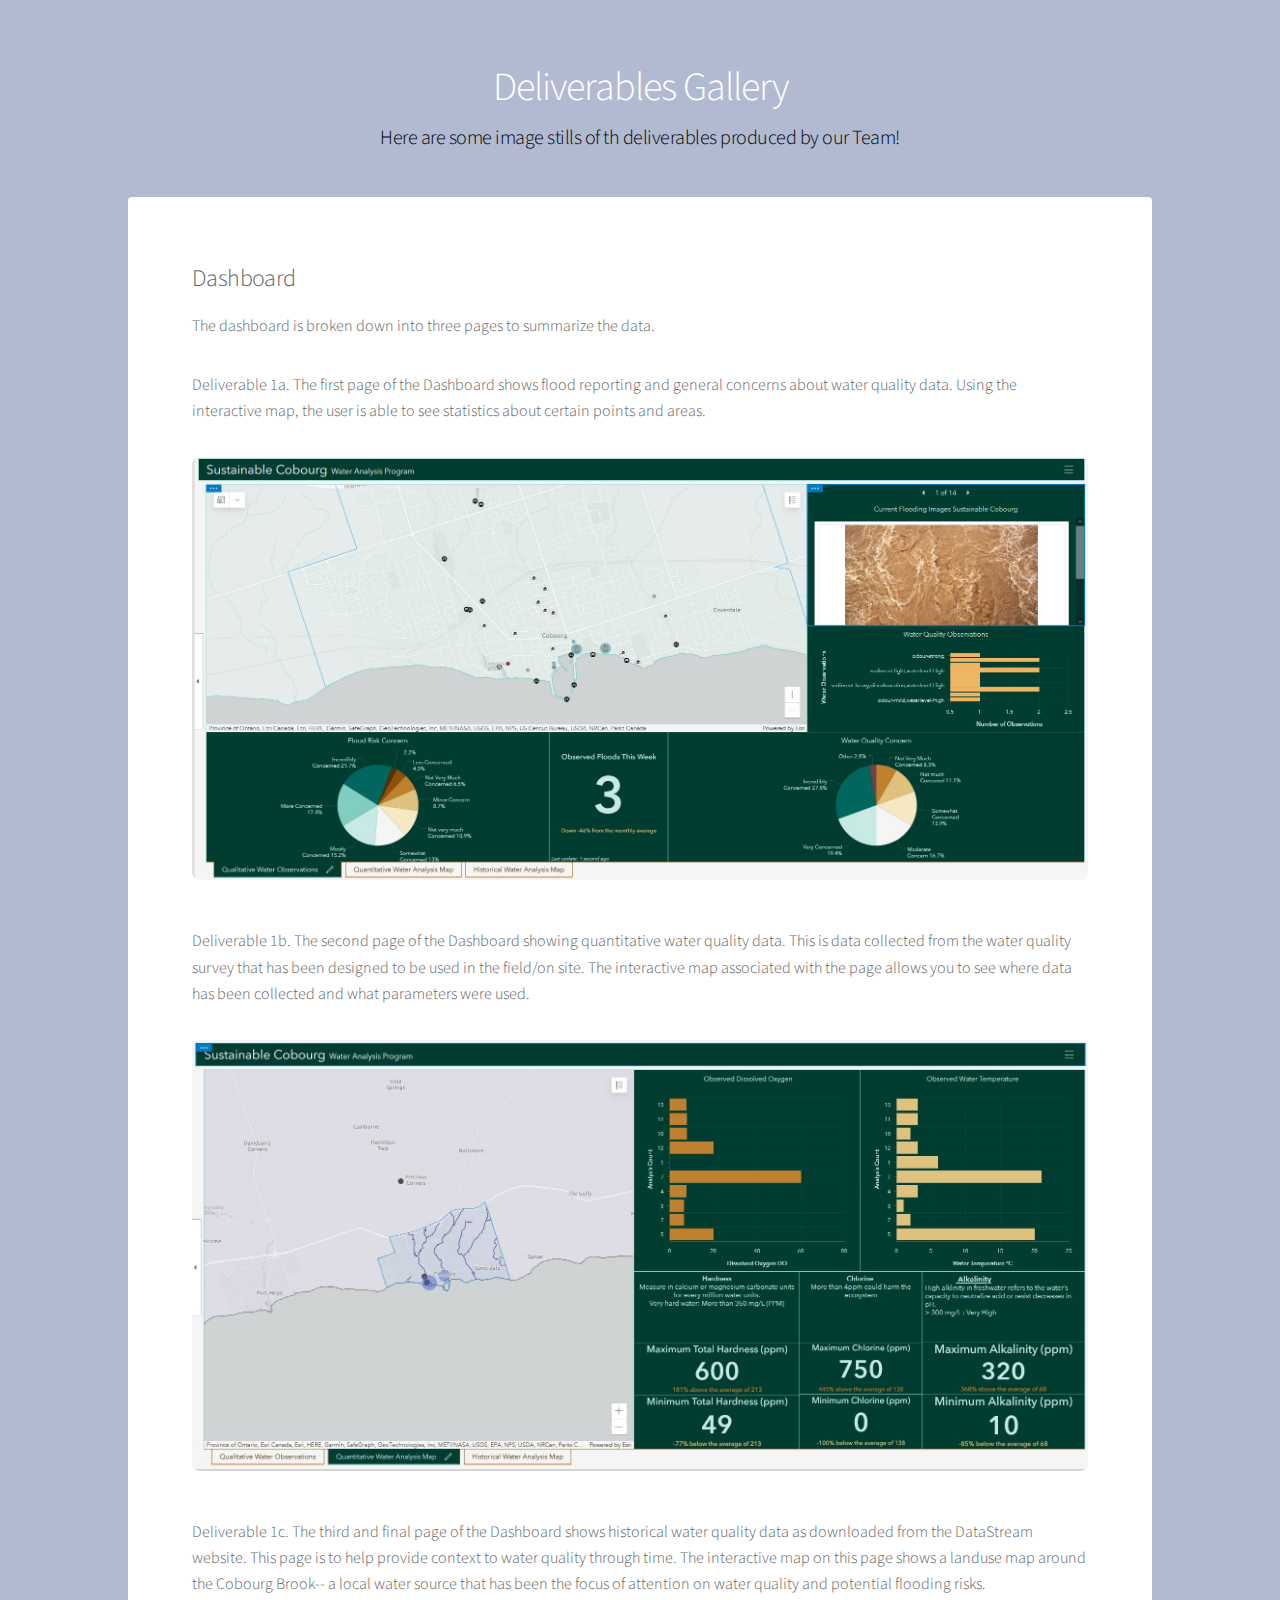
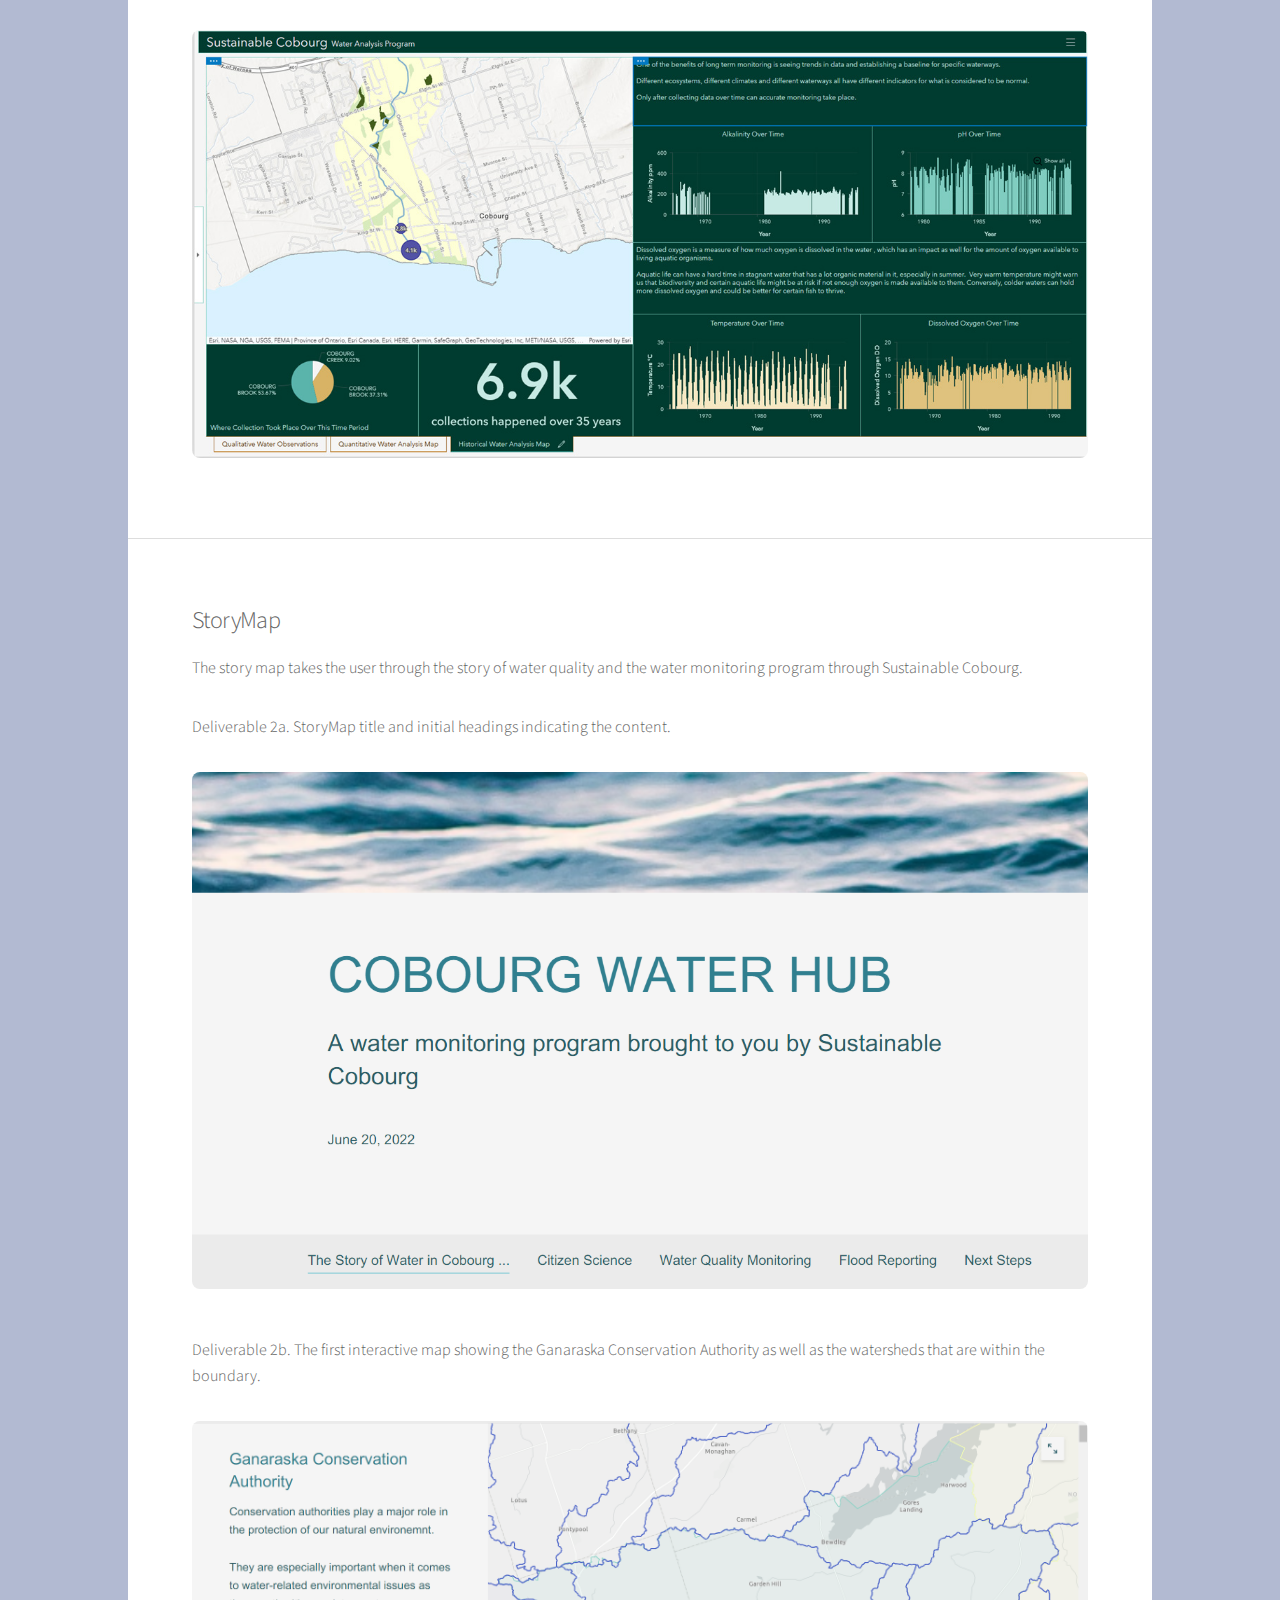
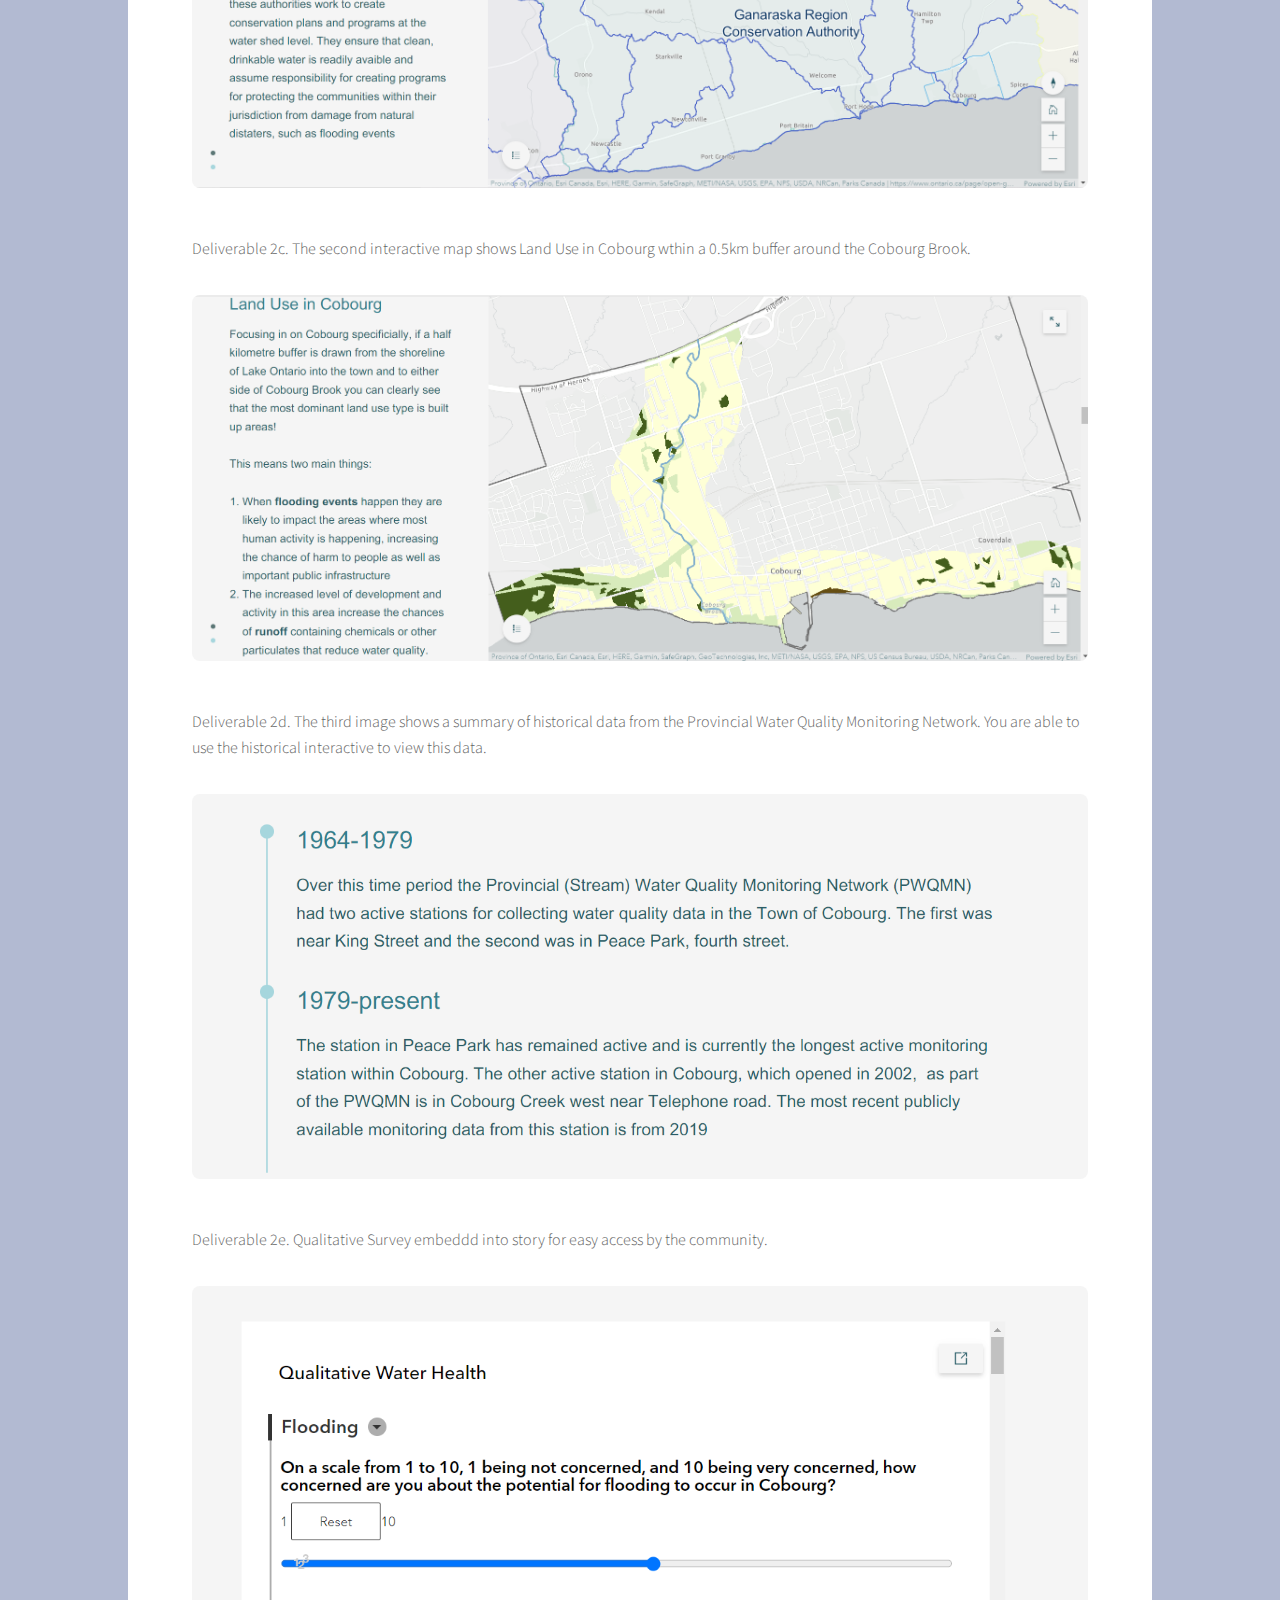
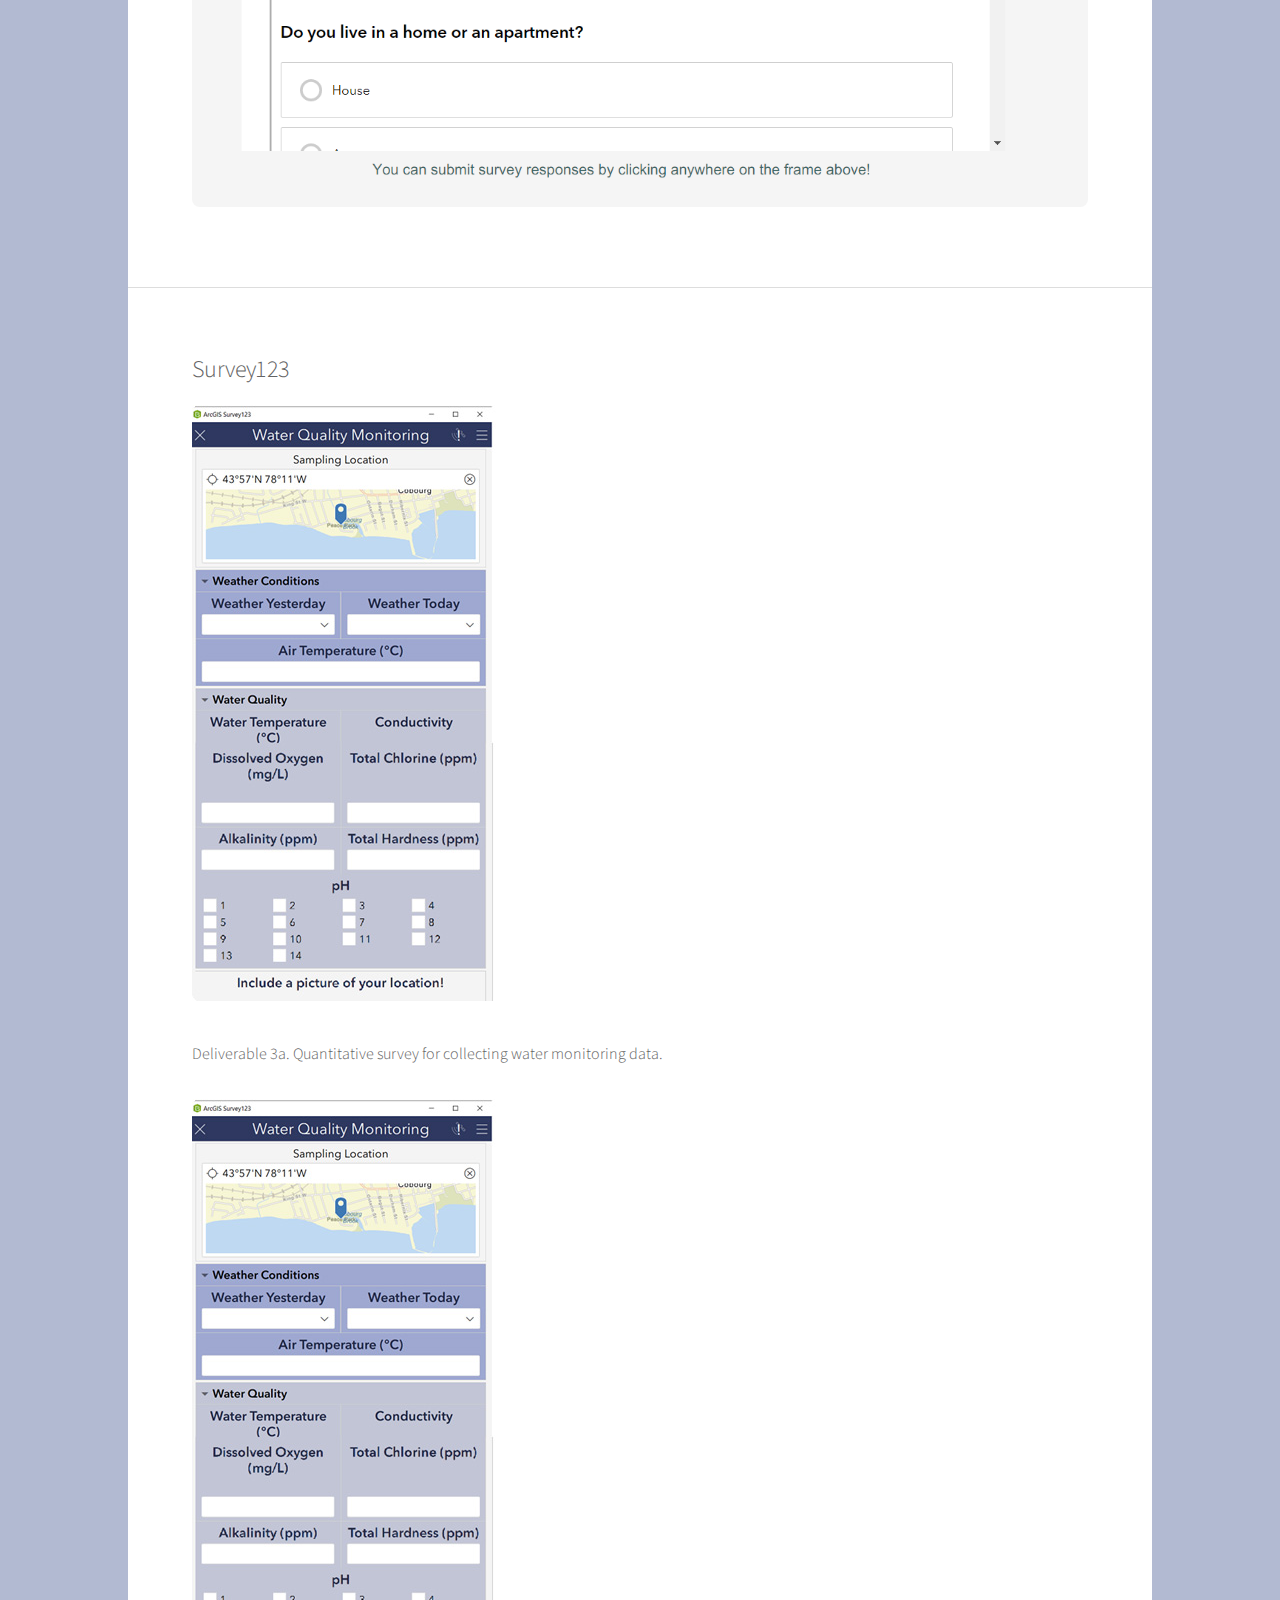
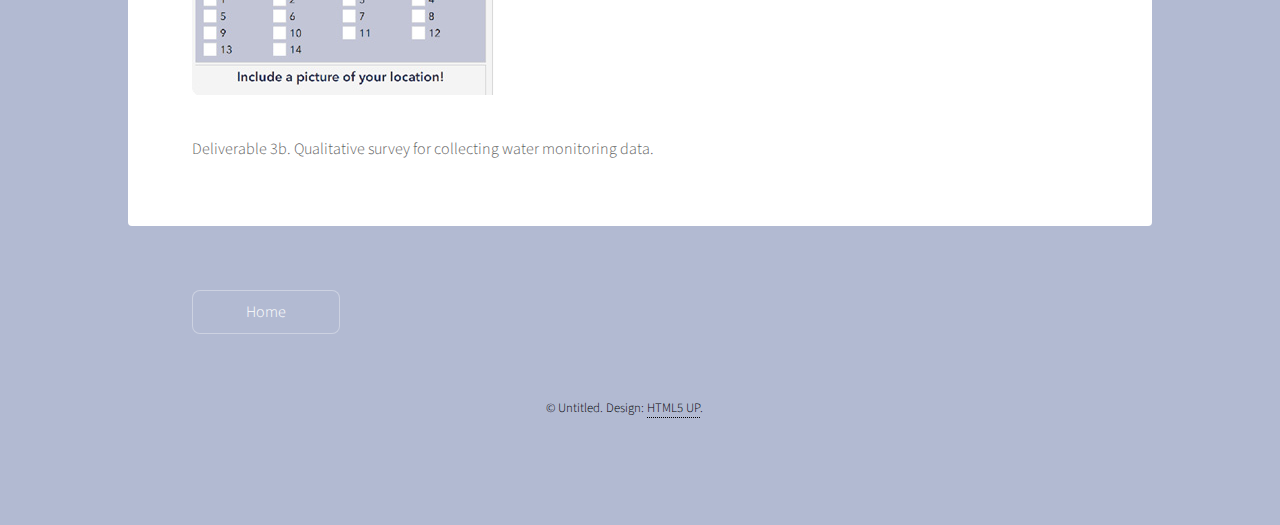
==== Deliv.html @ f6598145 "home button deliv" ====
<!DOCTYPE HTML>
<!--
	Stellar by HTML5 UP
	html5up.net | @ajlkn
	Free for personal and commercial use under the CCA 3.0 license (html5up.net/license)
-->
<html>
	<head>
		<title>Generic - Stellar by HTML5 UP</title>
		<meta charset="utf-8" />
		<meta name="viewport" content="width=device-width, initial-scale=1, user-scalable=no" />
		<link rel="stylesheet" href="assets/css/main.css" />
		<noscript><link rel="stylesheet" href="assets/css/noscript.css" /></noscript>
	</head>
	<body class="is-preload">

		<!-- Wrapper -->
			<div id="wrapper">

				<!-- Header -->
					<header id="header">
						<h1>Deliverables Gallery</h1>
						<p>Here are some image stills of th deliverables produced by  our Team!</p>
					</header>

				<!-- Main -->
					<div id="main">

						<!-- Content -->
						<section id="content" class="main">
							<!-- <span class="image main"><img src="images/waterlogo.png" alt="" /></span> -->
							<h2>Dashboard</h2>
							<p>The dashboard is broken down into three pages to summarize the data.  </p>
							<p>Deliverable 1a. The first page of the Dashboard shows flood reporting and general concerns about water quality data. Using the interactive map, the
								user is able to see statistics about certain points and areas. </p>
							<p><img src = "images/dash_1.jpg" class="image main"> </p>
							<p>Deliverable 1b. The second page of the Dashboard showing quantitative water quality data.  This is data collected from the water quality
								survey that has been designed to be used in the field/on site. The interactive map associated with the page allows you to see where data has been collected
								and what parameters were used. </p>
							<p><img src = "images/dash_2.jpg" class="image main"> </p>
							<p>Deliverable 1c. The third and final page of the Dashboard shows historical water quality data as downloaded from the DataStream website.
								This page is to help provide context to water quality through time. The interactive map on this page shows a landuse map around the Cobourg Brook-- a local water
							source that has been the focus of attention on water quality and potential flooding risks.  </p>
							<p><img src = "images/dash_3.jpg" class="image main"> </p>
							
							
						</section>
						<section id="content" class="main">
							<h2>StoryMap</h2>
							<p>The story map takes the user through the story of water quality and the water monitoring program through Sustainable Cobourg.</p>
							<p>Deliverable 2a. StoryMap title and initial headings indicating the content. </p>
							<p><img src = "images/smap1.png" class="image main"> </p>
							<p>Deliverable 2b. The first interactive map showing the Ganaraska Conservation Authority as well as the watersheds that are within the boundary. </p>
							<p><img src = "images/smap2.png" class="image main"> </p>
							<p>Deliverable 2c. The second interactive map shows Land Use in Cobourg wthin a 0.5km buffer around the Cobourg Brook.</p>
							<p><img src = "images/smap3temp.png" class="image main"> </p>
							<p>Deliverable 2d. The third image shows a summary of historical data from the Provincial Water Quality Monitoring Network.  You are able to use the historical interactive 
								to view this data. </p>
							<p><img src = "images/smap4.png" class="image main"> </p>
							<p>Deliverable 2e. Qualitative Survey embeddd into story for easy access by the community. </p>
							<p><img src = "images/smap5.png" class="image main"> </p>
						</section>
							
						<section id="content" class="main">
							<h2>Survey123</h2>
							<p><img src = "images/quant_survey.jpg"> </p>
							<p>Deliverable 3a. Quantitative survey for collecting water monitoring data. </p>
							<p><img src = "images/quant_survey.jpg"> </p>
							<p>Deliverable 3b. Qualitative survey for collecting water monitoring data. </p>
						</section>

					</div>

				<!-- Footer -->
					<footer id="footer">
						<section>
							<!-- <h2>Aliquam sed mauris</h2>
							<p>Sed lorem ipsum dolor sit amet et nullam consequat feugiat consequat magna adipiscing tempus etiam dolore veroeros. eget dapibus mauris. Cras aliquet, nisl ut viverra sollicitudin, ligula erat egestas velit, vitae tincidunt odio.</p> -->
							<ul class="actions">
								<li><a href="index.html" class="button">Home</a></li>
							</ul>
						</section>
						<!-- <section>
							<h2>Etiam feugiat</h2>
							<dl class="alt">
								<dt>Address</dt>
								<dd>1234 Somewhere Road &bull; Nashville, TN 00000 &bull; USA</dd>
								<dt>Phone</dt>
								<dd>(000) 000-0000 x 0000</dd>
								<dt>Email</dt>
								<dd><a href="#">information@untitled.tld</a></dd>
							</dl>
							<ul class="icons">
								<li><a href="#" class="icon brands fa-twitter alt"><span class="label">Twitter</span></a></li>
								<li><a href="#" class="icon brands fa-facebook-f alt"><span class="label">Facebook</span></a></li>
								<li><a href="#" class="icon brands fa-instagram alt"><span class="label">Instagram</span></a></li>
								<li><a href="#" class="icon brands fa-github alt"><span class="label">GitHub</span></a></li>
								<li><a href="#" class="icon brands fa-dribbble alt"><span class="label">Dribbble</span></a></li>
							</ul> -->
						</section>
						<p class="copyright">&copy; Untitled. Design: <a href="https://html5up.net">HTML5 UP</a>.</p>
					</footer>

			</div>

		<!-- Scripts -->
			<script src="assets/js/jquery.min.js"></script>
			<script src="assets/js/jquery.scrollex.min.js"></script>
			<script src="assets/js/jquery.scrolly.min.js"></script>
			<script src="assets/js/browser.min.js"></script>
			<script src="assets/js/breakpoints.min.js"></script>
			<script src="assets/js/util.js"></script>
			<script src="assets/js/main.js"></script>

	</body>
</html>
---- assets/css/main.css ----
@import url(fontawesome-all.min.css);
@import 'https://fonts.googleapis.com/css?family=Source+Sans+Pro:300,400';

/*
	Stellar by HTML5 UP
	html5up.net | @ajlkn
	Free for personal and commercial use under the CCA 3.0 license (html5up.net/license)
*/

html, body, div, span, applet, object,
iframe, h1, h2, h3, h4, h5, h6, p, blockquote,
pre, a, abbr, acronym, address, big, cite,
code, del, dfn, em, img, ins, kbd, q, s, samp,
small, strike, strong, sub, sup, tt, var, b,
u, i, center, dl, dt, dd, ol, ul, li, fieldset,
form, label, legend, table, caption, tbody,
tfoot, thead, tr, th, td, article, aside,
canvas, details, embed, figure, figcaption,
footer, header, hgroup, menu, nav, output, ruby,
section, summary, time, mark, audio, video {
	margin: 0;
	padding: 0;
	border: 0;
	font-size: 100%;
	font: inherit;
	vertical-align: baseline;}

article, aside, details, figcaption, figure,
footer, header, hgroup, menu, nav, section {
	display: block;}

body {
	line-height: 1;
}

ol, ul {
	list-style: none;
}

blockquote, q {
	quotes: none;
}

	blockquote:before, blockquote:after, q:before, q:after {
		content: '';
		content: none;
	}

table {
	border-collapse: collapse;
	border-spacing: 0;
}

body {
	-webkit-text-size-adjust: none;
}

mark {
	background-color: transparent;
	color: inherit;
}

input::-moz-focus-inner {
	border: 0;
	padding: 0;
}

input, select, textarea {
	-moz-appearance: none;
	-webkit-appearance: none;
	-ms-appearance: none;
	appearance: none;
}

/* Basic */

	@-ms-viewport {
		width: device-width;
	}

	body {
		-ms-overflow-style: scrollbar;
	}

	@media screen and (max-width: 480px) {

		html, body {
			min-width: 320px;
		}

	}

	html {
		box-sizing: border-box;
	}

	*, *:before, *:after {
		box-sizing: inherit;
	}

	body {
		background-color: #B2BAD2;
		/* background-image: url("images/overlay.png"), -moz-linear-gradient(45deg, #e37682 15%, #5f4d93 85%);
		background-image: url("images/overlay.png"), -webkit-linear-gradient(45deg, #e37682 15%, #5f4d93 85%);
		background-image: url("images/overlay.png"), -ms-linear-gradient(45deg, #e37682 15%, #5f4d93 85%);
		background-image: url("images/overlay.png"), linear-gradient(45deg, #e37682 15%, #5f4d93 85%); */
	}

		body.is-preload *, body.is-preload *:before, body.is-preload *:after {
			-moz-animation: none !important;
			-webkit-animation: none !important;
			-ms-animation: none !important;
			animation: none !important;
			-moz-transition: none !important;
			-webkit-transition: none !important;
			-ms-transition: none !important;
			transition: none !important;
		}

/* Type */

	body {
		background-color: #B2BAD2;
		/* color: rgba(255, 255, 255, 0.65); */
	}

	body, input, select, textarea {
		font-family: "Source Sans Pro", Helvetica, sans-serif;
		font-size: 17pt;
		font-weight: 300;
		line-height: 1.65;
	}

		@media screen and (max-width: 1680px) {

			body, input, select, textarea {
				font-size: 14pt;
			}

		}

		@media screen and (max-width: 1280px) {

			body, input, select, textarea {
				font-size: 12pt;
			}

		}

		@media screen and (max-width: 360px) {

			body, input, select, textarea {
				font-size: 11pt;
			}

		}

	a {
		-moz-transition: color 0.2s ease, border-bottom 0.2s ease;
		-webkit-transition: color 0.2s ease, border-bottom 0.2s ease;
		-ms-transition: color 0.2s ease, border-bottom 0.2s ease;
		transition: color 0.2s ease, border-bottom 0.2s ease;
		text-decoration: none;
		border-bottom: dotted 1px;
		color: inherit;
	}

		a:hover {
			border-bottom-color: transparent;
		}

	strong, b {
		font-weight: 400;
	}

	em, i {
		font-style: italic;
	}

	p {
		margin: 0 0 2em 0;
	}

		p.content {
			-moz-columns: 20em 2;
			-webkit-columns: 20em 2;
			-ms-columns: 20em 2;
			columns: 20em 2;
			-moz-column-gap: 2em;
			-webkit-column-gap: 2em;
			-ms-column-gap: 2em;
			column-gap: 2em;
			text-align: justify;
		}

	h1, h2, h3, h4, h5, h6 {
		font-weight: 300;
		line-height: 1.5;
		margin: 0 0 0.7em 0;
		letter-spacing: -0.025em;
	}

		h1 a, h2 a, h3 a, h4 a, h5 a, h6 a {
			color: inherit;
			text-decoration: none;
		}

	h1 {
		font-size: 2.5em;
		line-height: 1.2;
	}

	h2 {
		font-size: 1.5em;
	}

	h3 {
		font-size: 1.25em;
	}

	h4 {
		font-size: 1.1em;
	}

	h5 {
		font-size: 0.9em;
	}

	h6 {
		font-size: 0.7em;
	}

	@media screen and (max-width: 736px) {

		h1 {
			font-size: 2em;
		}

	}

	sub {
		font-size: 0.8em;
		position: relative;
		top: 0.5em;
	}

	sup {
		font-size: 0.8em;
		position: relative;
		top: -0.5em;
	}

	blockquote {
		border-left: solid 4px;
		font-style: italic;
		margin: 0 0 2em 0;
		padding: 0.5em 0 0.5em 2em;
	}

	code {
		border-radius: 8px;
		border: solid 1px;
		font-family: "Courier New", monospace;
		font-size: 0.9em;
		margin: 0 0.25em;
		padding: 0.25em 0.65em;
	}

	pre {
		-webkit-overflow-scrolling: touch;
		font-family: "Courier New", monospace;
		font-size: 0.9em;
		margin: 0 0 2em 0;
	}

		pre code {
			display: block;
			line-height: 1.75;
			padding: 1em 1.5em;
			overflow-x: auto;
		}

	hr {
		border: 0;
		border-bottom: solid 1px;
		margin: 2em 0;
	}

		hr.major {
			margin: 3em 0;
		}

	.align-left {
		text-align: left;
	}

	.align-center {
		text-align: center;
	}

	.align-right {
		text-align: right;
	}

	input, select, textarea {
		color: #ffffff;
	}

	a:hover {
		color: #ffffff;
	}

	strong, b {
		color: #ffffff;
	}

	h1, h2, h3, h4, h5, h6 {
		color: #ffffff;
	}

	blockquote {
		border-left-color: rgba(255, 255, 255, 0.35);
	}

	code {
		background: rgba(255, 255, 255, 0.075);
		border-color: rgba(255, 255, 255, 0.35);
	}

	hr {
		border-bottom-color: rgba(255, 255, 255, 0.35);
	}

/* Row */

	.row {
		display: flex;
		flex-wrap: wrap;
		box-sizing: border-box;
		align-items: stretch;
	}

		.row > * {
			box-sizing: border-box;
		}

		.row.gtr-uniform > * > :last-child {
			margin-bottom: 0;
		}

		.row.aln-left {
			justify-content: flex-start;
		}

		.row.aln-center {
			justify-content: center;
		}

		.row.aln-right {
			justify-content: flex-end;
		}

		.row.aln-top {
			align-items: flex-start;
		}

		.row.aln-middle {
			align-items: center;
		}

		.row.aln-bottom {
			align-items: flex-end;
		}

		.row > .imp {
			order: -1;
		}

		.row > .col-1 {
			width: 8.33333%;
		}

		.row > .off-1 {
			margin-left: 8.33333%;
		}

		.row > .col-2 {
			width: 16.66667%;
		}

		.row > .off-2 {
			margin-left: 16.66667%;
		}

		.row > .col-3 {
			width: 25%;
		}

		.row > .off-3 {
			margin-left: 25%;
		}

		.row > .col-4 {
			width: 33.33333%;
		}

		.row > .off-4 {
			margin-left: 33.33333%;
		}

		.row > .col-5 {
			width: 41.66667%;
		}

		.row > .off-5 {
			margin-left: 41.66667%;
		}

		.row > .col-6 {
			width: 50%;
		}

		.row > .off-6 {
			margin-left: 50%;
		}

		.row > .col-7 {
			width: 58.33333%;
		}

		.row > .off-7 {
			margin-left: 58.33333%;
		}

		.row > .col-8 {
			width: 66.66667%;
		}

		.row > .off-8 {
			margin-left: 66.66667%;
		}

		.row > .col-9 {
			width: 75%;
		}

		.row > .off-9 {
			margin-left: 75%;
		}

		.row > .col-10 {
			width: 83.33333%;
		}

		.row > .off-10 {
			margin-left: 83.33333%;
		}

		.row > .col-11 {
			width: 91.66667%;
		}

		.row > .off-11 {
			margin-left: 91.66667%;
		}

		.row > .col-12 {
			width: 100%;
		}

		.row > .off-12 {
			margin-left: 100%;
		}

		.row.gtr-0 {
			margin-top: 0;
			margin-left: 0em;
		}

			.row.gtr-0 > * {
				padding: 0 0 0 0em;
			}

			.row.gtr-0.gtr-uniform {
				margin-top: 0em;
			}

				.row.gtr-0.gtr-uniform > * {
					padding-top: 0em;
				}

		.row.gtr-25 {
			margin-top: 0;
			margin-left: -0.375em;
		}

			.row.gtr-25 > * {
				padding: 0 0 0 0.375em;
			}

			.row.gtr-25.gtr-uniform {
				margin-top: -0.375em;
			}

				.row.gtr-25.gtr-uniform > * {
					padding-top: 0.375em;
				}

		.row.gtr-50 {
			margin-top: 0;
			margin-left: -0.75em;
		}

			.row.gtr-50 > * {
				padding: 0 0 0 0.75em;
			}

			.row.gtr-50.gtr-uniform {
				margin-top: -0.75em;
			}

				.row.gtr-50.gtr-uniform > * {
					padding-top: 0.75em;
				}

		.row {
			margin-top: 0;
			margin-left: -1.5em;
		}

			.row > * {
				padding: 0 0 0 1.5em;
			}

			.row.gtr-uniform {
				margin-top: -1.5em;
			}

				.row.gtr-uniform > * {
					padding-top: 1.5em;
				}

		.row.gtr-150 {
			margin-top: 0;
			margin-left: -2.25em;
		}

			.row.gtr-150 > * {
				padding: 0 0 0 2.25em;
			}

			.row.gtr-150.gtr-uniform {
				margin-top: -2.25em;
			}

				.row.gtr-150.gtr-uniform > * {
					padding-top: 2.25em;
				}

		.row.gtr-200 {
			margin-top: 0;
			margin-left: -3em;
		}

			.row.gtr-200 > * {
				padding: 0 0 0 3em;
			}

			.row.gtr-200.gtr-uniform {
				margin-top: -3em;
			}

				.row.gtr-200.gtr-uniform > * {
					padding-top: 3em;
				}

		@media screen and (max-width: 1680px) {

			.row {
				display: flex;
				flex-wrap: wrap;
				box-sizing: border-box;
				align-items: stretch;
			}

				.row > * {
					box-sizing: border-box;
				}

				.row.gtr-uniform > * > :last-child {
					margin-bottom: 0;
				}

				.row.aln-left {
					justify-content: flex-start;
				}

				.row.aln-center {
					justify-content: center;
				}

				.row.aln-right {
					justify-content: flex-end;
				}

				.row.aln-top {
					align-items: flex-start;
				}

				.row.aln-middle {
					align-items: center;
				}

				.row.aln-bottom {
					align-items: flex-end;
				}

				.row > .imp-xlarge {
					order: -1;
				}

				.row > .col-1-xlarge {
					width: 8.33333%;
				}

				.row > .off-1-xlarge {
					margin-left: 8.33333%;
				}

				.row > .col-2-xlarge {
					width: 16.66667%;
				}

				.row > .off-2-xlarge {
					margin-left: 16.66667%;
				}

				.row > .col-3-xlarge {
					width: 25%;
				}

				.row > .off-3-xlarge {
					margin-left: 25%;
				}

				.row > .col-4-xlarge {
					width: 33.33333%;
				}

				.row > .off-4-xlarge {
					margin-left: 33.33333%;
				}

				.row > .col-5-xlarge {
					width: 41.66667%;
				}

				.row > .off-5-xlarge {
					margin-left: 41.66667%;
				}

				.row > .col-6-xlarge {
					width: 50%;
				}

				.row > .off-6-xlarge {
					margin-left: 50%;
				}

				.row > .col-7-xlarge {
					width: 58.33333%;
				}

				.row > .off-7-xlarge {
					margin-left: 58.33333%;
				}

				.row > .col-8-xlarge {
					width: 66.66667%;
				}

				.row > .off-8-xlarge {
					margin-left: 66.66667%;
				}

				.row > .col-9-xlarge {
					width: 75%;
				}

				.row > .off-9-xlarge {
					margin-left: 75%;
				}

				.row > .col-10-xlarge {
					width: 83.33333%;
				}

				.row > .off-10-xlarge {
					margin-left: 83.33333%;
				}

				.row > .col-11-xlarge {
					width: 91.66667%;
				}

				.row > .off-11-xlarge {
					margin-left: 91.66667%;
				}

				.row > .col-12-xlarge {
					width: 100%;
				}

				.row > .off-12-xlarge {
					margin-left: 100%;
				}

				.row.gtr-0 {
					margin-top: 0;
					margin-left: 0em;
				}

					.row.gtr-0 > * {
						padding: 0 0 0 0em;
					}

					.row.gtr-0.gtr-uniform {
						margin-top: 0em;
					}

						.row.gtr-0.gtr-uniform > * {
							padding-top: 0em;
						}

				.row.gtr-25 {
					margin-top: 0;
					margin-left: -0.375em;
				}

					.row.gtr-25 > * {
						padding: 0 0 0 0.375em;
					}

					.row.gtr-25.gtr-uniform {
						margin-top: -0.375em;
					}

						.row.gtr-25.gtr-uniform > * {
							padding-top: 0.375em;
						}

				.row.gtr-50 {
					margin-top: 0;
					margin-left: -0.75em;
				}

					.row.gtr-50 > * {
						padding: 0 0 0 0.75em;
					}

					.row.gtr-50.gtr-uniform {
						margin-top: -0.75em;
					}

						.row.gtr-50.gtr-uniform > * {
							padding-top: 0.75em;
						}

				.row {
					margin-top: 0;
					margin-left: -1.5em;
				}

					.row > * {
						padding: 0 0 0 1.5em;
					}

					.row.gtr-uniform {
						margin-top: -1.5em;
					}

						.row.gtr-uniform > * {
							padding-top: 1.5em;
						}

				.row.gtr-150 {
					margin-top: 0;
					margin-left: -2.25em;
				}

					.row.gtr-150 > * {
						padding: 0 0 0 2.25em;
					}

					.row.gtr-150.gtr-uniform {
						margin-top: -2.25em;
					}

						.row.gtr-150.gtr-uniform > * {
							padding-top: 2.25em;
						}

				.row.gtr-200 {
					margin-top: 0;
					margin-left: -3em;
				}

					.row.gtr-200 > * {
						padding: 0 0 0 3em;
					}

					.row.gtr-200.gtr-uniform {
						margin-top: -3em;
					}

						.row.gtr-200.gtr-uniform > * {
							padding-top: 3em;
						}

		}

		@media screen and (max-width: 1280px) {

			.row {
				display: flex;
				flex-wrap: wrap;
				box-sizing: border-box;
				align-items: stretch;
			}

				.row > * {
					box-sizing: border-box;
				}

				.row.gtr-uniform > * > :last-child {
					margin-bottom: 0;
				}

				.row.aln-left {
					justify-content: flex-start;
				}

				.row.aln-center {
					justify-content: center;
				}

				.row.aln-right {
					justify-content: flex-end;
				}

				.row.aln-top {
					align-items: flex-start;
				}

				.row.aln-middle {
					align-items: center;
				}

				.row.aln-bottom {
					align-items: flex-end;
				}

				.row > .imp-large {
					order: -1;
				}

				.row > .col-1-large {
					width: 8.33333%;
				}

				.row > .off-1-large {
					margin-left: 8.33333%;
				}

				.row > .col-2-large {
					width: 16.66667%;
				}

				.row > .off-2-large {
					margin-left: 16.66667%;
				}

				.row > .col-3-large {
					width: 25%;
				}

				.row > .off-3-large {
					margin-left: 25%;
				}

				.row > .col-4-large {
					width: 33.33333%;
				}

				.row > .off-4-large {
					margin-left: 33.33333%;
				}

				.row > .col-5-large {
					width: 41.66667%;
				}

				.row > .off-5-large {
					margin-left: 41.66667%;
				}

				.row > .col-6-large {
					width: 50%;
				}

				.row > .off-6-large {
					margin-left: 50%;
				}

				.row > .col-7-large {
					width: 58.33333%;
				}

				.row > .off-7-large {
					margin-left: 58.33333%;
				}

				.row > .col-8-large {
					width: 66.66667%;
				}

				.row > .off-8-large {
					margin-left: 66.66667%;
				}

				.row > .col-9-large {
					width: 75%;
				}

				.row > .off-9-large {
					margin-left: 75%;
				}

				.row > .col-10-large {
					width: 83.33333%;
				}

				.row > .off-10-large {
					margin-left: 83.33333%;
				}

				.row > .col-11-large {
					width: 91.66667%;
				}

				.row > .off-11-large {
					margin-left: 91.66667%;
				}

				.row > .col-12-large {
					width: 100%;
				}

				.row > .off-12-large {
					margin-left: 100%;
				}

				.row.gtr-0 {
					margin-top: 0;
					margin-left: 0em;
				}

					.row.gtr-0 > * {
						padding: 0 0 0 0em;
					}

					.row.gtr-0.gtr-uniform {
						margin-top: 0em;
					}

						.row.gtr-0.gtr-uniform > * {
							padding-top: 0em;
						}

				.row.gtr-25 {
					margin-top: 0;
					margin-left: -0.375em;
				}

					.row.gtr-25 > * {
						padding: 0 0 0 0.375em;
					}

					.row.gtr-25.gtr-uniform {
						margin-top: -0.375em;
					}

						.row.gtr-25.gtr-uniform > * {
							padding-top: 0.375em;
						}

				.row.gtr-50 {
					margin-top: 0;
					margin-left: -0.75em;
				}

					.row.gtr-50 > * {
						padding: 0 0 0 0.75em;
					}

					.row.gtr-50.gtr-uniform {
						margin-top: -0.75em;
					}

						.row.gtr-50.gtr-uniform > * {
							padding-top: 0.75em;
						}

				.row {
					margin-top: 0;
					margin-left: -1.5em;
				}

					.row > * {
						padding: 0 0 0 1.5em;
					}

					.row.gtr-uniform {
						margin-top: -1.5em;
					}

						.row.gtr-uniform > * {
							padding-top: 1.5em;
						}

				.row.gtr-150 {
					margin-top: 0;
					margin-left: -2.25em;
				}

					.row.gtr-150 > * {
						padding: 0 0 0 2.25em;
					}

					.row.gtr-150.gtr-uniform {
						margin-top: -2.25em;
					}

						.row.gtr-150.gtr-uniform > * {
							padding-top: 2.25em;
						}

				.row.gtr-200 {
					margin-top: 0;
					margin-left: -3em;
				}

					.row.gtr-200 > * {
						padding: 0 0 0 3em;
					}

					.row.gtr-200.gtr-uniform {
						margin-top: -3em;
					}

						.row.gtr-200.gtr-uniform > * {
							padding-top: 3em;
						}

		}

		@media screen and (max-width: 980px) {

			.row {
				display: flex;
				flex-wrap: wrap;
				box-sizing: border-box;
				align-items: stretch;
			}

				.row > * {
					box-sizing: border-box;
				}

				.row.gtr-uniform > * > :last-child {
					margin-bottom: 0;
				}

				.row.aln-left {
					justify-content: flex-start;
				}

				.row.aln-center {
					justify-content: center;
				}

				.row.aln-right {
					justify-content: flex-end;
				}

				.row.aln-top {
					align-items: flex-start;
				}

				.row.aln-middle {
					align-items: center;
				}

				.row.aln-bottom {
					align-items: flex-end;
				}

				.row > .imp-medium {
					order: -1;
				}

				.row > .col-1-medium {
					width: 8.33333%;
				}

				.row > .off-1-medium {
					margin-left: 8.33333%;
				}

				.row > .col-2-medium {
					width: 16.66667%;
				}

				.row > .off-2-medium {
					margin-left: 16.66667%;
				}

				.row > .col-3-medium {
					width: 25%;
				}

				.row > .off-3-medium {
					margin-left: 25%;
				}

				.row > .col-4-medium {
					width: 33.33333%;
				}

				.row > .off-4-medium {
					margin-left: 33.33333%;
				}

				.row > .col-5-medium {
					width: 41.66667%;
				}

				.row > .off-5-medium {
					margin-left: 41.66667%;
				}

				.row > .col-6-medium {
					width: 50%;
				}

				.row > .off-6-medium {
					margin-left: 50%;
				}

				.row > .col-7-medium {
					width: 58.33333%;
				}

				.row > .off-7-medium {
					margin-left: 58.33333%;
				}

				.row > .col-8-medium {
					width: 66.66667%;
				}

				.row > .off-8-medium {
					margin-left: 66.66667%;
				}

				.row > .col-9-medium {
					width: 75%;
				}

				.row > .off-9-medium {
					margin-left: 75%;
				}

				.row > .col-10-medium {
					width: 83.33333%;
				}

				.row > .off-10-medium {
					margin-left: 83.33333%;
				}

				.row > .col-11-medium {
					width: 91.66667%;
				}

				.row > .off-11-medium {
					margin-left: 91.66667%;
				}

				.row > .col-12-medium {
					width: 100%;
				}

				.row > .off-12-medium {
					margin-left: 100%;
				}

				.row.gtr-0 {
					margin-top: 0;
					margin-left: 0em;
				}

					.row.gtr-0 > * {
						padding: 0 0 0 0em;
					}

					.row.gtr-0.gtr-uniform {
						margin-top: 0em;
					}

						.row.gtr-0.gtr-uniform > * {
							padding-top: 0em;
						}

				.row.gtr-25 {
					margin-top: 0;
					margin-left: -0.375em;
				}

					.row.gtr-25 > * {
						padding: 0 0 0 0.375em;
					}

					.row.gtr-25.gtr-uniform {
						margin-top: -0.375em;
					}

						.row.gtr-25.gtr-uniform > * {
							padding-top: 0.375em;
						}

				.row.gtr-50 {
					margin-top: 0;
					margin-left: -0.75em;
				}

					.row.gtr-50 > * {
						padding: 0 0 0 0.75em;
					}

					.row.gtr-50.gtr-uniform {
						margin-top: -0.75em;
					}

						.row.gtr-50.gtr-uniform > * {
							padding-top: 0.75em;
						}

				.row {
					margin-top: 0;
					margin-left: -1.5em;
				}

					.row > * {
						padding: 0 0 0 1.5em;
					}

					.row.gtr-uniform {
						margin-top: -1.5em;
					}

						.row.gtr-uniform > * {
							padding-top: 1.5em;
						}

				.row.gtr-150 {
					margin-top: 0;
					margin-left: -2.25em;
				}

					.row.gtr-150 > * {
						padding: 0 0 0 2.25em;
					}

					.row.gtr-150.gtr-uniform {
						margin-top: -2.25em;
					}

						.row.gtr-150.gtr-uniform > * {
							padding-top: 2.25em;
						}

				.row.gtr-200 {
					margin-top: 0;
					margin-left: -3em;
				}

					.row.gtr-200 > * {
						padding: 0 0 0 3em;
					}

					.row.gtr-200.gtr-uniform {
						margin-top: -3em;
					}

						.row.gtr-200.gtr-uniform > * {
							padding-top: 3em;
						}

		}

		@media screen and (max-width: 736px) {

			.row {
				display: flex;
				flex-wrap: wrap;
				box-sizing: border-box;
				align-items: stretch;
			}

				.row > * {
					box-sizing: border-box;
				}

				.row.gtr-uniform > * > :last-child {
					margin-bottom: 0;
				}

				.row.aln-left {
					justify-content: flex-start;
				}

				.row.aln-center {
					justify-content: center;
				}

				.row.aln-right {
					justify-content: flex-end;
				}

				.row.aln-top {
					align-items: flex-start;
				}

				.row.aln-middle {
					align-items: center;
				}

				.row.aln-bottom {
					align-items: flex-end;
				}

				.row > .imp-small {
					order: -1;
				}

				.row > .col-1-small {
					width: 8.33333%;
				}

				.row > .off-1-small {
					margin-left: 8.33333%;
				}

				.row > .col-2-small {
					width: 16.66667%;
				}

				.row > .off-2-small {
					margin-left: 16.66667%;
				}

				.row > .col-3-small {
					width: 25%;
				}

				.row > .off-3-small {
					margin-left: 25%;
				}

				.row > .col-4-small {
					width: 33.33333%;
				}

				.row > .off-4-small {
					margin-left: 33.33333%;
				}

				.row > .col-5-small {
					width: 41.66667%;
				}

				.row > .off-5-small {
					margin-left: 41.66667%;
				}

				.row > .col-6-small {
					width: 50%;
				}

				.row > .off-6-small {
					margin-left: 50%;
				}

				.row > .col-7-small {
					width: 58.33333%;
				}

				.row > .off-7-small {
					margin-left: 58.33333%;
				}

				.row > .col-8-small {
					width: 66.66667%;
				}

				.row > .off-8-small {
					margin-left: 66.66667%;
				}

				.row > .col-9-small {
					width: 75%;
				}

				.row > .off-9-small {
					margin-left: 75%;
				}

				.row > .col-10-small {
					width: 83.33333%;
				}

				.row > .off-10-small {
					margin-left: 83.33333%;
				}

				.row > .col-11-small {
					width: 91.66667%;
				}

				.row > .off-11-small {
					margin-left: 91.66667%;
				}

				.row > .col-12-small {
					width: 100%;
				}

				.row > .off-12-small {
					margin-left: 100%;
				}

				.row.gtr-0 {
					margin-top: 0;
					margin-left: 0em;
				}

					.row.gtr-0 > * {
						padding: 0 0 0 0em;
					}

					.row.gtr-0.gtr-uniform {
						margin-top: 0em;
					}

						.row.gtr-0.gtr-uniform > * {
							padding-top: 0em;
						}

				.row.gtr-25 {
					margin-top: 0;
					margin-left: -0.25em;
				}

					.row.gtr-25 > * {
						padding: 0 0 0 0.25em;
					}

					.row.gtr-25.gtr-uniform {
						margin-top: -0.25em;
					}

						.row.gtr-25.gtr-uniform > * {
							padding-top: 0.25em;
						}

				.row.gtr-50 {
					margin-top: 0;
					margin-left: -0.5em;
				}

					.row.gtr-50 > * {
						padding: 0 0 0 0.5em;
					}

					.row.gtr-50.gtr-uniform {
						margin-top: -0.5em;
					}

						.row.gtr-50.gtr-uniform > * {
							padding-top: 0.5em;
						}

				.row {
					margin-top: 0;
					margin-left: -1em;
				}

					.row > * {
						padding: 0 0 0 1em;
					}

					.row.gtr-uniform {
						margin-top: -1em;
					}

						.row.gtr-uniform > * {
							padding-top: 1em;
						}

				.row.gtr-150 {
					margin-top: 0;
					margin-left: -1.5em;
				}

					.row.gtr-150 > * {
						padding: 0 0 0 1.5em;
					}

					.row.gtr-150.gtr-uniform {
						margin-top: -1.5em;
					}

						.row.gtr-150.gtr-uniform > * {
							padding-top: 1.5em;
						}

				.row.gtr-200 {
					margin-top: 0;
					margin-left: -2em;
				}

					.row.gtr-200 > * {
						padding: 0 0 0 2em;
					}

					.row.gtr-200.gtr-uniform {
						margin-top: -2em;
					}

						.row.gtr-200.gtr-uniform > * {
							padding-top: 2em;
						}

		}

		@media screen and (max-width: 480px) {

			.row {
				display: flex;
				flex-wrap: wrap;
				box-sizing: border-box;
				align-items: stretch;
			}

				.row > * {
					box-sizing: border-box;
				}

				.row.gtr-uniform > * > :last-child {
					margin-bottom: 0;
				}

				.row.aln-left {
					justify-content: flex-start;
				}

				.row.aln-center {
					justify-content: center;
				}

				.row.aln-right {
					justify-content: flex-end;
				}

				.row.aln-top {
					align-items: flex-start;
				}

				.row.aln-middle {
					align-items: center;
				}

				.row.aln-bottom {
					align-items: flex-end;
				}

				.row > .imp-xsmall {
					order: -1;
				}

				.row > .col-1-xsmall {
					width: 8.33333%;
				}

				.row > .off-1-xsmall {
					margin-left: 8.33333%;
				}

				.row > .col-2-xsmall {
					width: 16.66667%;
				}

				.row > .off-2-xsmall {
					margin-left: 16.66667%;
				}

				.row > .col-3-xsmall {
					width: 25%;
				}

				.row > .off-3-xsmall {
					margin-left: 25%;
				}

				.row > .col-4-xsmall {
					width: 33.33333%;
				}

				.row > .off-4-xsmall {
					margin-left: 33.33333%;
				}

				.row > .col-5-xsmall {
					width: 41.66667%;
				}

				.row > .off-5-xsmall {
					margin-left: 41.66667%;
				}

				.row > .col-6-xsmall {
					width: 50%;
				}

				.row > .off-6-xsmall {
					margin-left: 50%;
				}

				.row > .col-7-xsmall {
					width: 58.33333%;
				}

				.row > .off-7-xsmall {
					margin-left: 58.33333%;
				}

				.row > .col-8-xsmall {
					width: 66.66667%;
				}

				.row > .off-8-xsmall {
					margin-left: 66.66667%;
				}

				.row > .col-9-xsmall {
					width: 75%;
				}

				.row > .off-9-xsmall {
					margin-left: 75%;
				}

				.row > .col-10-xsmall {
					width: 83.33333%;
				}

				.row > .off-10-xsmall {
					margin-left: 83.33333%;
				}

				.row > .col-11-xsmall {
					width: 91.66667%;
				}

				.row > .off-11-xsmall {
					margin-left: 91.66667%;
				}

				.row > .col-12-xsmall {
					width: 100%;
				}

				.row > .off-12-xsmall {
					margin-left: 100%;
				}

				.row.gtr-0 {
					margin-top: 0;
					margin-left: 0em;
				}

					.row.gtr-0 > * {
						padding: 0 0 0 0em;
					}

					.row.gtr-0.gtr-uniform {
						margin-top: 0em;
					}

						.row.gtr-0.gtr-uniform > * {
							padding-top: 0em;
						}

				.row.gtr-25 {
					margin-top: 0;
					margin-left: -0.3125em;
				}

					.row.gtr-25 > * {
						padding: 0 0 0 0.3125em;
					}

					.row.gtr-25.gtr-uniform {
						margin-top: -0.3125em;
					}

						.row.gtr-25.gtr-uniform > * {
							padding-top: 0.3125em;
						}

				.row.gtr-50 {
					margin-top: 0;
					margin-left: -0.625em;
				}

					.row.gtr-50 > * {
						padding: 0 0 0 0.625em;
					}

					.row.gtr-50.gtr-uniform {
						margin-top: -0.625em;
					}

						.row.gtr-50.gtr-uniform > * {
							padding-top: 0.625em;
						}

				.row {
					margin-top: 0;
					margin-left: -1.25em;
				}

					.row > * {
						padding: 0 0 0 1.25em;
					}

					.row.gtr-uniform {
						margin-top: -1.25em;
					}

						.row.gtr-uniform > * {
							padding-top: 1.25em;
						}

				.row.gtr-150 {
					margin-top: 0;
					margin-left: -1.875em;
				}

					.row.gtr-150 > * {
						padding: 0 0 0 1.875em;
					}

					.row.gtr-150.gtr-uniform {
						margin-top: -1.875em;
					}

						.row.gtr-150.gtr-uniform > * {
							padding-top: 1.875em;
						}

				.row.gtr-200 {
					margin-top: 0;
					margin-left: -2.5em;
				}

					.row.gtr-200 > * {
						padding: 0 0 0 2.5em;
					}

					.row.gtr-200.gtr-uniform {
						margin-top: -2.5em;
					}

						.row.gtr-200.gtr-uniform > * {
							padding-top: 2.5em;
						}

		}

/* Box */

	.box {
		border-radius: 8px;
		border: solid;
		margin-bottom: 2em;
		padding: 1.5em;
	}

		.box > :last-child,
		.box > :last-child > :last-child,
		.box > :last-child > :last-child > :last-child {
			margin-bottom: 0;
		}

		.box.alt {
			border: 0;
			border-radius: 0;
			padding: 0;
		}

	.box {
		border-color: rgba(255, 255, 255, 0.35);
	}

/* Button */

	input[type="submit"],
	input[type="reset"],
	input[type="button"],
	button,
	.button {
		-moz-appearance: none;
		-webkit-appearance: none;
		-ms-appearance: none;
		appearance: none;
		-moz-transition: background-color 0.2s ease-in-out, color 0.2s ease-in-out;
		-webkit-transition: background-color 0.2s ease-in-out, color 0.2s ease-in-out;
		-ms-transition: background-color 0.2s ease-in-out, color 0.2s ease-in-out;
		transition: background-color 0.2s ease-in-out, color 0.2s ease-in-out;
		border-radius: 8px;
		border: 0;
		cursor: pointer;
		display: inline-block;
		font-weight: 300;
		height: 2.75em;
		line-height: 2.75em;
		min-width: 9.25em;
		padding: 0 1.5em;
		text-align: center;
		text-decoration: none;
		white-space: nowrap;
	}

		input[type="submit"].icon,
		input[type="reset"].icon,
		input[type="button"].icon,
		button.icon,
		.button.icon {
			padding-left: 1.35em;
		}

			input[type="submit"].icon:before,
			input[type="reset"].icon:before,
			input[type="button"].icon:before,
			button.icon:before,
			.button.icon:before {
				margin-right: 0.5em;
			}

		input[type="submit"].fit,
		input[type="reset"].fit,
		input[type="button"].fit,
		button.fit,
		.button.fit {
			width: 100%;
		}

		input[type="submit"].small,
		input[type="reset"].small,
		input[type="button"].small,
		button.small,
		.button.small {
			font-size: 0.8em;
		}

		input[type="submit"].large,
		input[type="reset"].large,
		input[type="button"].large,
		button.large,
		.button.large {
			font-size: 1.35em;
		}

		input[type="submit"].disabled, input[type="submit"]:disabled,
		input[type="reset"].disabled,
		input[type="reset"]:disabled,
		input[type="button"].disabled,
		input[type="button"]:disabled,
		button.disabled,
		button:disabled,
		.button.disabled,
		.button:disabled {
			pointer-events: none;
			opacity: 0.25;
		}

		@media screen and (max-width: 736px) {

			input[type="submit"],
			input[type="reset"],
			input[type="button"],
			button,
			.button {
				min-width: 0;
			}

		}

	input[type="submit"],
	input[type="reset"],
	input[type="button"],
	button,
	.button {
		background-color: transparent;
		box-shadow: inset 0 0 0 1px rgba(255, 255, 255, 0.35);
		color: #ffffff !important;
	}

		input[type="submit"]:hover,
		input[type="reset"]:hover,
		input[type="button"]:hover,
		button:hover,
		.button:hover {
			background-color: rgba(255, 255, 255, 0.075);
		}

		input[type="submit"]:active,
		input[type="reset"]:active,
		input[type="button"]:active,
		button:active,
		.button:active {
			background-color: rgba(255, 255, 255, 0.2);
		}

		input[type="submit"].icon:before,
		input[type="reset"].icon:before,
		input[type="button"].icon:before,
		button.icon:before,
		.button.icon:before {
			color: rgba(255, 255, 255, 0.5);
		}

		input[type="submit"].primary,
		input[type="reset"].primary,
		input[type="button"].primary,
		button.primary,
		.button.primary {
			background-color: #8cc9f0;
			color: #ffffff !important;
			box-shadow: none;
		}

			input[type="submit"].primary:hover,
			input[type="reset"].primary:hover,
			input[type="button"].primary:hover,
			button.primary:hover,
			.button.primary:hover {
				background-color: #9acff2;
			}

			input[type="submit"].primary:active,
			input[type="reset"].primary:active,
			input[type="button"].primary:active,
			button.primary:active,
			.button.primary:active {
				background-color: #7ec3ee;
			}

			input[type="submit"].primary.icon:before,
			input[type="reset"].primary.icon:before,
			input[type="button"].primary.icon:before,
			button.primary.icon:before,
			.button.primary.icon:before {
				color: #ffffff !important;
			}

/* Form */

	form {
		margin: 0 0 2em 0;
	}

	label {
		display: block;
		font-size: 0.9em;
		font-weight: 400;
		margin: 0 0 1em 0;
	}

	input[type="text"],
	input[type="password"],
	input[type="email"],
	select,
	textarea {
		-moz-appearance: none;
		-webkit-appearance: none;
		-ms-appearance: none;
		appearance: none;
		border-radius: 8px;
		border: solid 1px;
		color: inherit;
		display: block;
		outline: 0;
		padding: 0 1em;
		text-decoration: none;
		width: 100%;
	}

		input[type="text"]:invalid,
		input[type="password"]:invalid,
		input[type="email"]:invalid,
		select:invalid,
		textarea:invalid {
			box-shadow: none;
		}

	select {
		background-size: 1.25rem;
		background-repeat: no-repeat;
		background-position: calc(100% - 1rem) center;
		height: 2.75em;
		padding-right: 2.75em;
		text-overflow: ellipsis;
	}

		select:focus::-ms-value {
			background-color: transparent;
		}

		select::-ms-expand {
			display: none;
		}

	input[type="text"],
	input[type="password"],
	input[type="email"],
	select {
		height: 2.75em;
	}

	textarea {
		padding: 0.75em 1em;
	}

	input[type="checkbox"],
	input[type="radio"] {
		-moz-appearance: none;
		-webkit-appearance: none;
		-ms-appearance: none;
		appearance: none;
		display: block;
		float: left;
		margin-right: -2em;
		opacity: 0;
		width: 1em;
		z-index: -1;
	}

		input[type="checkbox"] + label,
		input[type="radio"] + label {
			text-decoration: none;
			cursor: pointer;
			display: inline-block;
			font-size: 1em;
			font-weight: 300;
			padding-left: 2.4em;
			padding-right: 0.75em;
			position: relative;
		}

			input[type="checkbox"] + label:before,
			input[type="radio"] + label:before {
				-moz-osx-font-smoothing: grayscale;
				-webkit-font-smoothing: antialiased;
				display: inline-block;
				font-style: normal;
				font-variant: normal;
				text-rendering: auto;
				line-height: 1;
				text-transform: none !important;
				font-family: 'Font Awesome 5 Free';
				font-weight: 900;
			}

			input[type="checkbox"] + label:before,
			input[type="radio"] + label:before {
				border-radius: 8px;
				border: solid 1px;
				content: '';
				display: inline-block;
				font-size: 0.8em;
				height: 2.0625em;
				left: 0;
				line-height: 2.0625em;
				position: absolute;
				text-align: center;
				top: 0;
				width: 2.0625em;
			}

		input[type="checkbox"]:checked + label:before,
		input[type="radio"]:checked + label:before {
			content: '\f00c';
		}

	input[type="checkbox"] + label:before {
		border-radius: 8px;
	}

	input[type="radio"] + label:before {
		border-radius: 100%;
	}

	::-webkit-input-placeholder {
		opacity: 1.0;
	}

	:-moz-placeholder {
		opacity: 1.0;
	}

	::-moz-placeholder {
		opacity: 1.0;
	}

	:-ms-input-placeholder {
		opacity: 1.0;
	}

	label {
		color: #ffffff;
	}

	input[type="text"],
	input[type="password"],
	input[type="email"],
	select,
	textarea {
		background-color: rgba(255, 255, 255, 0.075);
		border-color: rgba(255, 255, 255, 0.35);
	}

		input[type="text"]:focus,
		input[type="password"]:focus,
		input[type="email"]:focus,
		select:focus,
		textarea:focus {
			border-color: #8cc9f0;
			box-shadow: 0 0 0 1px #8cc9f0;
		}

	select {
		background-image: url("data:image/svg+xml;charset=utf8,%3Csvg xmlns='http://www.w3.org/2000/svg' width='40' height='40' preserveAspectRatio='none' viewBox='0 0 40 40'%3E%3Cpath d='M9.4,12.3l10.4,10.4l10.4-10.4c0.2-0.2,0.5-0.4,0.9-0.4c0.3,0,0.6,0.1,0.9,0.4l3.3,3.3c0.2,0.2,0.4,0.5,0.4,0.9 c0,0.4-0.1,0.6-0.4,0.9L20.7,31.9c-0.2,0.2-0.5,0.4-0.9,0.4c-0.3,0-0.6-0.1-0.9-0.4L4.3,17.3c-0.2-0.2-0.4-0.5-0.4-0.9 c0-0.4,0.1-0.6,0.4-0.9l3.3-3.3c0.2-0.2,0.5-0.4,0.9-0.4S9.1,12.1,9.4,12.3z' fill='rgba(255, 255, 255, 0.35)' /%3E%3C/svg%3E");
	}

		select option {
			color: #ffffff;
			background: #935d8c;
		}

	input[type="checkbox"] + label,
	input[type="radio"] + label {
		color: rgba(255, 255, 255, 0.65);
	}

		input[type="checkbox"] + label:before,
		input[type="radio"] + label:before {
			background: rgba(255, 255, 255, 0.075);
			border-color: rgba(255, 255, 255, 0.35);
		}

	input[type="checkbox"]:checked + label:before,
	input[type="radio"]:checked + label:before {
		background-color: #ffffff;
		border-color: #ffffff;
		color: #935d8c;
	}

	input[type="checkbox"]:focus + label:before,
	input[type="radio"]:focus + label:before {
		border-color: #8cc9f0;
		box-shadow: 0 0 0 1px #8cc9f0;
	}

	::-webkit-input-placeholder {
		color: rgba(255, 255, 255, 0.5) !important;
	}

	:-moz-placeholder {
		color: rgba(255, 255, 255, 0.5) !important;
	}

	::-moz-placeholder {
		color: rgba(255, 255, 255, 0.5) !important;
	}

	:-ms-input-placeholder {
		color: rgba(255, 255, 255, 0.5) !important;
	}

	.formerize-placeholder {
		color: rgba(255, 255, 255, 0.5) !important;
	}

/* Icon */

	.icon {
		text-decoration: none;
		-moz-transition: background-color 0.2s ease-in-out, color 0.2s ease-in-out;
		-webkit-transition: background-color 0.2s ease-in-out, color 0.2s ease-in-out;
		-ms-transition: background-color 0.2s ease-in-out, color 0.2s ease-in-out;
		transition: background-color 0.2s ease-in-out, color 0.2s ease-in-out;
		border-bottom: none;
		position: relative;
	}

		.icon:before {
			-moz-osx-font-smoothing: grayscale;
			-webkit-font-smoothing: antialiased;
			display: inline-block;
			font-style: normal;
			font-variant: normal;
			text-rendering: auto;
			line-height: 1;
			text-transform: none !important;
			font-family: 'Font Awesome 5 Free';
			font-weight: 400;
		}

		.icon > .label {
			display: none;
		}

		.icon:before {
			line-height: solid;
		}

		.icon.solid:before {
			font-weight: 900;
		}

		.icon.brands:before {
			font-family: 'Font Awesome 5 Brands';
		}

		.icon.major {
			border: solid 1px;
			display: inline-block;
			border-radius: 100%;
			padding: 0.65em;
			margin: 0 0 2em 0;
			cursor: default;
		}

			.icon.major:before {
				display: inline-block;
				font-size: 6.25rem;
				width: 2.25em;
				height: 2.25em;
				line-height: 2.2em;
				border-radius: 100%;
				border: solid 1px;
				text-align: center;
			}

		.icon.alt {
			display: inline-block;
			border: solid 1px;
			border-radius: 100%;
		}

			.icon.alt:before {
				display: block;
				font-size: 1.25em;
				width: 2em;
				height: 2em;
				text-align: center;
				line-height: 2em;
			}

		.icon.style1 {
			color: #efa8b0;
		}

		.icon.style2 {
			color: #c79cc8;
		}

		.icon.style3 {
			color: #a89cc8;
		}

		.icon.style4 {
			color: #9bb2e1;
		}

		.icon.style5 {
			color: #8cc9f0;
		}

		@media screen and (max-width: 1680px) {

			.icon.major:before {
				font-size: 5.5rem;
			}

		}

		@media screen and (max-width: 1280px) {

			.icon.major:before {
				font-size: 4.75rem;
			}

		}

		@media screen and (max-width: 736px) {

			.icon.major {
				margin: 0 0 1.5em 0;
				padding: 0.35em;
			}

				.icon.major:before {
					font-size: 3.5rem;
				}

		}

	.icon.major {
		border-color: rgba(255, 255, 255, 0.35);
	}

		.icon.major:before {
			border-color: rgba(255, 255, 255, 0.35);
		}

	.icon.alt {
		border-color: rgba(255, 255, 255, 0.35);
		color: #ffffff;
	}

		.icon.alt:hover {
			background-color: rgba(255, 255, 255, 0.075);
		}

		.icon.alt:active {
			background-color: rgba(255, 255, 255, 0.2);
		}

/* Image */

	.image {
		border-radius: 8px;
		border: 0;
		display: inline-block;
		position: relative;
	}

		.image img {
			border-radius: 8px;
			display: block;
		}

		.image.left, .image.right {
			max-width: 40%;
			
		}

			.image.left img, .image.right img {
				width: 100%;
			}

		.image.left {
			float: left;
			margin: 0 1.5em 1em 0;
			top: 0.25em;
		}

		.image.right {
			float: right;
			margin: 0 0 1em 1.5em;
			top: 0.25em;
		}

		.image.fit {
			display: block;
			margin: 0 0 2em 0;
			width: 100%;
		}

			.image.fit img {
				width: 100%;
			}

		.image.main {
			display: block;
			margin: 0 0 3em 0;
			width: 100%;
		}

			.image.main img {
				width: 100%;
			}

/* List */

	ol {
		list-style: decimal;
		margin: 0 0 2em 0;
		padding-left: 1.25em;
	}

		ol li {
			padding-left: 0.25em;
		}

	ul {
		list-style: disc;
		margin: 0 0 2em 0;
		padding-left: 1em;
	}

		ul li {
			padding-left: 0.5em;
		}

		ul.alt {
			list-style: none;
			padding-left: 0;
		}

			ul.alt li {
				border-top: solid 1px;
				padding: 0.5em 0;
			}

				ul.alt li:first-child {
					border-top: 0;
					padding-top: 0;
				}

	dl {
		margin: 0 0 2em 0;
	}

		dl dt {
			display: block;
			font-weight: 400;
			margin: 0 0 1em 0;
		}

		dl dd {
			margin-left: 2em;
		}

		dl.alt dt {
			display: block;
			width: 3em;
			margin: 0;
			clear: left;
			float: left;
		}

		dl.alt dd {
			margin: 0 0 0.85em 5.5em;
		}

		dl.alt:after {
			content: '';
			display: block;
			clear: both;
		}

	ul.alt li {
		border-top-color: rgba(255, 255, 255, 0.35);
	}

	dl dt {
		color: #ffffff;
	}

/* Actions */

	ul.actions {
		display: -moz-flex;
		display: -webkit-flex;
		display: -ms-flex;
		display: flex;
		cursor: default;
		list-style: none;
		margin-left: -1em;
		padding-left: 0;
	}

		ul.actions li {
			padding: 0 0 0 1em;
			vertical-align: middle;
		}

		ul.actions.special {
			-moz-justify-content: center;
			-webkit-justify-content: center;
			-ms-justify-content: center;
			justify-content: center;
			width: 100%;
			margin-left: 0;
		}

			ul.actions.special li:first-child {
				padding-left: 0;
			}

		ul.actions.stacked {
			-moz-flex-direction: column;
			-webkit-flex-direction: column;
			-ms-flex-direction: column;
			flex-direction: column;
			margin-left: 0;
		}

			ul.actions.stacked li {
				padding: 1.3em 0 0 0;
			}

				ul.actions.stacked li:first-child {
					padding-top: 0;
				}

		ul.actions.fit {
			width: calc(100% + 1em);
		}

			ul.actions.fit li {
				-moz-flex-grow: 1;
				-webkit-flex-grow: 1;
				-ms-flex-grow: 1;
				flex-grow: 1;
				-moz-flex-shrink: 1;
				-webkit-flex-shrink: 1;
				-ms-flex-shrink: 1;
				flex-shrink: 1;
				width: 100%;
			}

				ul.actions.fit li > * {
					width: 100%;
				}

			ul.actions.fit.stacked {
				width: 100%;
			}

		@media screen and (max-width: 480px) {

			ul.actions:not(.fixed) {
				-moz-flex-direction: column;
				-webkit-flex-direction: column;
				-ms-flex-direction: column;
				flex-direction: column;
				margin-left: 0;
				width: 100% !important;
			}

				ul.actions:not(.fixed) li {
					-moz-flex-grow: 1;
					-webkit-flex-grow: 1;
					-ms-flex-grow: 1;
					flex-grow: 1;
					-moz-flex-shrink: 1;
					-webkit-flex-shrink: 1;
					-ms-flex-shrink: 1;
					flex-shrink: 1;
					padding: 1em 0 0 0;
					text-align: center;
					width: 100%;
				}

					ul.actions:not(.fixed) li > * {
						width: 100%;
					}

					ul.actions:not(.fixed) li:first-child {
						padding-top: 0;
					}

					ul.actions:not(.fixed) li input[type="submit"],
					ul.actions:not(.fixed) li input[type="reset"],
					ul.actions:not(.fixed) li input[type="button"],
					ul.actions:not(.fixed) li button,
					ul.actions:not(.fixed) li .button {
						width: 100%;
					}

						ul.actions:not(.fixed) li input[type="submit"].icon:before,
						ul.actions:not(.fixed) li input[type="reset"].icon:before,
						ul.actions:not(.fixed) li input[type="button"].icon:before,
						ul.actions:not(.fixed) li button.icon:before,
						ul.actions:not(.fixed) li .button.icon:before {
							margin-left: -0.5rem;
						}

		}

/* Icons */

	ul.icons {
		cursor: default;
		list-style: none;
		padding-left: 0;
	}

		ul.icons li {
			display: inline-block;
			padding: 0 0.65em 0 0;
		}

			ul.icons li:last-child {
				padding-right: 0 !important;
			}

/* Section/Article */

	section.special, article.special {
		text-align: center;
	}

	header.major {
		margin-bottom: 3em;
	}

		header.major h2 {
			font-size: 2em;
		}

			header.major h2:after {
				display: block;
				content: '';
				width: 3.25em;
				height: 2px;
				margin: 0.7em 0 1em 0;
				border-radius: 2px;
			}

				section.special header.major h2:after, article.special header.major h2:after {
					margin-left: auto;
					margin-right: auto;
				}

		header.major p {
			font-size: 1.25em;
			letter-spacing: -0.025em;
		}

		header.major.special {
			text-align: center;
		}

			header.major.special h2:after {
				margin-left: auto;
				margin-right: auto;
			}

	footer.major {
		margin-top: 3em;
	}

	@media screen and (max-width: 736px) {

		header.major {
			margin-bottom: 0;
		}

			header.major h2 {
				font-size: 1.5em;
			}

			header.major p {
				font-size: 1em;
				letter-spacing: 0;
			}

				header.major p br {
					display: none;
				}

		footer.major {
			margin-top: 0;
		}

	}

	header.major h2:after {
		background-color: rgba(255, 255, 255, 0.35);
	}

/* Table */

	.table-wrapper {
		-webkit-overflow-scrolling: touch;
		overflow-x: auto;
	}

	table {
		margin: 0 0 2em 0;
		width: 100%;
	}

		table tbody tr {
			border: solid 1px;
			border-left: 0;
			border-right: 0;
		}

		table td {
			padding: 0.75em 0.75em;
		}

		table th {
			font-size: 0.9em;
			font-weight: 400;
			padding: 0 0.75em 0.75em 0.75em;
			text-align: left;
		}

		table thead {
			border-bottom: solid 2px;
		}

		table tfoot {
			border-top: solid 2px;
		}

		table.alt {
			border-collapse: separate;
		}

			table.alt tbody tr td {
				border: solid 1px;
				border-left-width: 0;
				border-top-width: 0;
			}

				table.alt tbody tr td:first-child {
					border-left-width: 1px;
				}

			table.alt tbody tr:first-child td {
				border-top-width: 1px;
			}

			table.alt thead {
				border-bottom: 0;
			}

			table.alt tfoot {
				border-top: 0;
			}

	table tbody tr {
		border-color: rgba(255, 255, 255, 0.35);
	}

		table tbody tr:nth-child(2n + 1) {
			background-color: rgba(255, 255, 255, 0.075);
		}

	table th {
		color: #ffffff;
	}

	table thead {
		border-bottom-color: rgba(255, 255, 255, 0.35);
	}

	table tfoot {
		border-top-color: rgba(255, 255, 255, 0.35);
	}

	table.alt tbody tr td {
		border-color: rgba(255, 255, 255, 0.35);
	}

/* Features */

	.features {
		display: -moz-flex;
		display: -webkit-flex;
		display: -ms-flex;
		display: flex;
		-moz-flex-wrap: wrap;
		-webkit-flex-wrap: wrap;
		-ms-flex-wrap: wrap;
		flex-wrap: wrap;
		-moz-justify-content: center;
		-webkit-justify-content: center;
		-ms-justify-content: center;
		justify-content: center;
		width: calc(100% + 2em);
		margin: 0 0 3em -2em;
		padding: 0;
		list-style: none;
	}

		.features li {
			width: calc(33.33333% - 2em);
			margin-left: 2em;
			margin-top: 3em;
			padding: 0;
		}

			.features li:nth-child(1), .features li:nth-child(2), .features li:nth-child(3) {
				margin-top: 0;
			}

			.features li > :last-child {
				margin-bottom: 0;
			}

		@media screen and (max-width: 980px) {

			.features li {
				width: calc(50% - 2em);
			}

				.features li:nth-child(3) {
					margin-top: 3em;
				}

		}

		@media screen and (max-width: 736px) {

			.features {
				width: 100%;
				margin: 0 0 2em 0;
			}

				.features li {
					width: 100%;
					margin-left: 0;
					margin-top: 2em;
				}

					.features li:nth-child(2), .features li:nth-child(3) {
						margin-top: 2em;
					}

		}

/* Statistics */

	.statistics {
		display: -moz-flex;
		display: -webkit-flex;
		display: -ms-flex;
		display: flex;
		width: 100%;
		margin: 0 0 3em 0;
		padding: 0;
		list-style: none;
		cursor: default;
	}

		.statistics li {
			-moz-flex: 1;
			-webkit-flex: 1;
			-ms-flex: 1;
			flex: 1;
			padding: 1.5em;
			color: #ffffff;
			text-align: center;
		}

			.statistics li.style1 {
				background-color: #efa8b0;
			}

			.statistics li.style2 {
				background-color: #c79cc8;
			}

			.statistics li.style3 {
				background-color: #a89cc8;
			}

			.statistics li.style4 {
				background-color: #9bb2e1;
			}

			.statistics li.style5 {
				background-color: #8cc9f0;
			}

			.statistics li strong, .statistics li b {
				display: block;
				font-size: 2em;
				line-height: 1.1;
				color: inherit !important;
				font-weight: 300;
				letter-spacing: -0.025em;
			}

			.statistics li:first-child {
				border-top-left-radius: 8px;
				border-bottom-left-radius: 8px;
			}

			.statistics li:last-child {
				border-top-right-radius: 8px;
				border-bottom-right-radius: 8px;
			}

			.statistics li .icon {
				display: inline-block;
			}

				.statistics li .icon:before {
					font-size: 2.75rem;
					line-height: 1.3;
				}

		@media screen and (max-width: 980px) {

			.statistics li strong, .statistics li b {
				font-size: 1.5em;
			}

		}

		@media screen and (max-width: 736px) {

			.statistics {
				display: block;
				width: 20em;
				max-width: 100%;
				margin: 0 auto 2em auto;
			}

				.statistics li:first-child {
					border-bottom-left-radius: 0;
					border-top-right-radius: 8px;
				}

				.statistics li:last-child {
					border-top-right-radius: 0;
					border-bottom-left-radius: 8px;
				}

				.statistics li .icon:before {
					font-size: 3.75rem;
				}

				.statistics li strong, .statistics li b {
					font-size: 2.5em;
				}

		}

/* Spotlight */

	.spotlight {
		display: -moz-flex;
		display: -webkit-flex;
		display: -ms-flex;
		display: flex;
		-moz-align-items: center;
		-webkit-align-items: center;
		-ms-align-items: center;
		align-items: center;
		margin: 0 0 2em 0;
	}

		.spotlight .content {
			-moz-flex: 1;
			-webkit-flex: 1;
			-ms-flex: 1;
			flex: 1;
		}

			.spotlight .content > :last-child {
				margin-bottom: 0;
			}

			.spotlight .content header.major {
				margin: 0 0 2em 0;
			}

		.spotlight .image {
			display: inline-block;
			margin-left: 4em;
			padding: 0.65em;
			border-radius: 100%;
			border: solid 1px;
		}

			.spotlight .image img {
				display: block;
				border-radius: 100%;
				width: 16em;
			}

		@media screen and (max-width: 980px) {

			.spotlight {
				-moz-flex-direction: column-reverse;
				-webkit-flex-direction: column-reverse;
				-ms-flex-direction: column-reverse;
				flex-direction: column-reverse;
				text-align: center;
			}

				.spotlight .content {
					-moz-flex: 0 1 auto;
					-webkit-flex: 0 1 auto;
					-ms-flex: 0 1 auto;
					flex: 0 1 auto;
					width: 100%;
				}

					.spotlight .content header.major h2:after {
						margin-left: auto;
						margin-right: auto;
					}

					.spotlight .content .actions {
						-moz-justify-content: center;
						-webkit-justify-content: center;
						-ms-justify-content: center;
						justify-content: center;
						width: calc(100% + 1em);
					}

				.spotlight .image {
					-moz-flex: 0 1 auto;
					-webkit-flex: 0 1 auto;
					-ms-flex: 0 1 auto;
					flex: 0 1 auto;
					margin-left: 0;
					margin-bottom: 2em;
				}

		}

		@media screen and (max-width: 736px) {

			.spotlight .image {
				padding: 0.35em;
			}

				.spotlight .image img {
					width: 12em;
				}

		}

	.spotlight .image {
		border-color: rgba(255, 255, 255, 0.35);
	}

/* Header */

	#header {
		padding: 5em 5em 1em 5em ;
		text-align: center;
	}

		#header h1 {
			margin: 0 0 0.25em 0;
		}

		#header p {
			font-size: 1.25em;
			letter-spacing: -0.025em;
		}

		#header.alt {
			padding: 7em 5em 4em 5em ;
		}

			#header.alt h1 {
				font-size: 3.25em;
			}

			#header.alt > * {
				-moz-transition: opacity 3s ease;
				-webkit-transition: opacity 3s ease;
				-ms-transition: opacity 3s ease;
				transition: opacity 3s ease;
				-moz-transition-delay: 0.5s;
				-webkit-transition-delay: 0.5s;
				-ms-transition-delay: 0.5s;
				transition-delay: 0.5s;
				opacity: 1;
			}

			#header.alt .logo {
				-moz-transition: opacity 1.25s ease, -moz-transform 0.5s ease;
				-webkit-transition: opacity 1.25s ease, -webkit-transform 0.5s ease;
				-ms-transition: opacity 1.25s ease, -ms-transform 0.5s ease;
				transition: opacity 1.25s ease, transform 0.5s ease;
				-moz-transition-delay: 0s;
				-webkit-transition-delay: 0s;
				-ms-transition-delay: 0s;
				transition-delay: 0s;
				display: block;
				margin: 0 0 1.5em 0;
			}

				#header.alt .logo img {
					display: block;
					margin: 0 auto;
					max-width: 75%;
				}

		@media screen and (max-width: 1280px) {

			#header {
				padding: 4em 4em 0.1em 4em ;
			}

				#header.alt {
					padding: 6em 4em 3em 4em ;
				}

		}

		@media screen and (max-width: 980px) {

			#header {
				padding: 4em 3em 0.1em 3em ;
			}

				#header.alt {
					padding: 5em 3em 2em 3em ;
				}

		}

		@media screen and (max-width: 736px) {

			#header {
				padding: 3em 2em 0.1em 2em ;
			}

				#header p {
					font-size: 1em;
					letter-spacing: 0;
				}

					#header p br {
						display: none;
					}

				#header.alt {
					padding: 4em 2em 1em 2em ;
				}

					#header.alt h1 {
						font-size: 2.5em;
					}

		}

		@media screen and (max-width: 480px) {

			#header {
				padding: 3em 1.5em 0.1em 1.5em ;
			}

				#header.alt {
					padding: 4em 1.5em 1em 1.5em ;
				}

		}

		@media screen and (max-width: 360px) {

			#header {
				padding: 2.5em 1em 0.1em 1em ;
			}

				#header.alt {
					padding: 3.5em 1em 0.5em 1em ;
				}

		}

		body.is-preload #header.alt > * {
			opacity: 0;
		}

		body.is-preload #header.alt .logo {
			-moz-transform: scale(0.8) rotate(-30deg);
			-webkit-transform: scale(0.8) rotate(-30deg);
			-ms-transform: scale(0.8) rotate(-30deg);
			transform: scale(0.8) rotate(-30deg);
		}

/* Nav */

	#nav {
		-moz-transition: background-color 0.2s ease, border-top-left-radius 0.2s ease, border-top-right-radius 0.2s ease, padding 0.2s ease;
		-webkit-transition: background-color 0.2s ease, border-top-left-radius 0.2s ease, border-top-right-radius 0.2s ease, padding 0.2s ease;
		-ms-transition: background-color 0.2s ease, border-top-left-radius 0.2s ease, border-top-right-radius 0.2s ease, padding 0.2s ease;
		transition: background-color 0.2s ease, border-top-left-radius 0.2s ease, border-top-right-radius 0.2s ease, padding 0.2s ease;
		background-color: #D8DCE8;
		color: #636363;
		position: absolute;
		width: 64em;
		max-width: calc(100% - 4em);
		padding: 1em;
		background-color: #D8DCE8;
		border-top-left-radius: 0.25em;
		border-top-right-radius: 0.25em;
		cursor: default;
		text-align: center;
	}

		#nav input, #nav select, #nav textarea {
			color: #636363;
		}

		#nav a:hover {
			color: #53618D;
		}

		#nav strong, #nav b {
			color: #53618D;
		}

		#nav h1, #nav h2, #nav h3, #nav h4, #nav h5, #nav h6 {
			color: #53618D;
		}

		#nav blockquote {
			border-left-color: #dddddd;
		}

		#nav code {
			/* background: rgba(222, 222, 222, 0.25); */
			background:#53618D;
			border-color: #dddddd;
		}

		#nav hr {
			border-bottom-color: #dddddd;
		}

		#nav + #main {
			padding-top: 4.25em;
		}

		#nav ul {
			margin: 0;
			padding: 0;
			list-style: none;
		}

			#nav ul li {
				-moz-transition: margin 0.2s ease;
				-webkit-transition: margin 0.2s ease;
				-ms-transition: margin 0.2s ease;
				transition: margin 0.2s ease;
				display: inline-block;
				margin: 0 0.35em;
				padding: 0;
				vertical-align: middle;
			}

				#nav ul li a {
					-moz-transition: font-size 0.2s ease;
					-webkit-transition: font-size 0.2s ease;
					-ms-transition: font-size 0.2s ease;
					transition: font-size 0.2s ease;
					display: inline-block;
					height: 2.25em;
					line-height: 2.25em;
					padding: 0 1.25em;
					border: 0;
					border-radius: 8px;
					box-shadow: inset 0 0 0 1px transparent;
				}

					#nav ul li a:hover {
						background-color: rgba(222, 222, 222, 0.25);
					}

					#nav ul li a.active {
						background-color: #ffffff;
						box-shadow: none;
					}

		#nav.alt {
			position: fixed;
			top: 0;
			padding: 0.5em 1em;
			background-color: rgba(247, 247, 247, 0.95);
			border-top-left-radius: 0;
			border-top-right-radius: 0;
			z-index: 10000;
		}

			#nav.alt ul li {
				margin: 0 0.175em;
			}

				#nav.alt ul li a {
					font-size: 0.9em;
				}

		@media screen and (max-width: 736px) {

			#nav {
				display: none;
			}

				#nav + #main {
					padding-top: 0;
				}

		}

/* Main */

	#main {
		background-color: #ffffff;
		color: #636363;
		border-radius: 0.25em;
	}

		#main input, #main select, #main textarea {
			color: #636363;
		}

		#main a:hover {
			color: #636363;
		}

		#main strong, #main b {
			color: #636363;
		}

		#main h1, #main h2, #main h3, #main h4, #main h5, #main h6 {
			color: #636363;
		}

		#main blockquote {
			border-left-color: #dddddd;
		}

		#main code {
			background: rgba(222, 222, 222, 0.25);
			border-color: #dddddd;
		}

		#main hr {
			border-bottom-color: #dddddd;
		}

		#main .box {
			border-color: #dddddd;
		}

		#main input[type="submit"],
		#main input[type="reset"],
		#main input[type="button"],
		#main button,
		#main .button {
			background-color: transparent;
			box-shadow: inset 0 0 0 1px #dddddd;
			color: #636363 !important;
		}

			#main input[type="submit"]:hover,
			#main input[type="reset"]:hover,
			#main input[type="button"]:hover,
			#main button:hover,
			#main .button:hover {
				background-color: rgba(222, 222, 222, 0.25);
			}

			#main input[type="submit"]:active,
			#main input[type="reset"]:active,
			#main input[type="button"]:active,
			#main button:active,
			#main .button:active {
				background-color: rgba(222, 222, 222, 0.5);
			}

			#main input[type="submit"].icon:before,
			#main input[type="reset"].icon:before,
			#main input[type="button"].icon:before,
			#main button.icon:before,
			#main .button.icon:before {
				color: rgba(99, 99, 99, 0.25);
			}

			#main input[type="submit"].primary,
			#main input[type="reset"].primary,
			#main input[type="button"].primary,
			#main button.primary,
			#main .button.primary {
				background-color: #8cc9f0;
				color: #ffffff !important;
				box-shadow: none;
			}

				#main input[type="submit"].primary:hover,
				#main input[type="reset"].primary:hover,
				#main input[type="button"].primary:hover,
				#main button.primary:hover,
				#main .button.primary:hover {
					background-color: #9acff2;
				}

				#main input[type="submit"].primary:active,
				#main input[type="reset"].primary:active,
				#main input[type="button"].primary:active,
				#main button.primary:active,
				#main .button.primary:active {
					background-color: #7ec3ee;
				}

				#main input[type="submit"].primary.icon:before,
				#main input[type="reset"].primary.icon:before,
				#main input[type="button"].primary.icon:before,
				#main button.primary.icon:before,
				#main .button.primary.icon:before {
					color: #ffffff !important;
				}

		#main label {
			color: #636363;
		}

		#main input[type="text"],
		#main input[type="password"],
		#main input[type="email"],
		#main select,
		#main textarea {
			background-color: rgba(222, 222, 222, 0.25);
			border-color: #dddddd;
		}

			#main input[type="text"]:focus,
			#main input[type="password"]:focus,
			#main input[type="email"]:focus,
			#main select:focus,
			#main textarea:focus {
				border-color: #8cc9f0;
				box-shadow: 0 0 0 1px #8cc9f0;
			}

		#main select {
			background-image: url("data:image/svg+xml;charset=utf8,%3Csvg xmlns='http://www.w3.org/2000/svg' width='40' height='40' preserveAspectRatio='none' viewBox='0 0 40 40'%3E%3Cpath d='M9.4,12.3l10.4,10.4l10.4-10.4c0.2-0.2,0.5-0.4,0.9-0.4c0.3,0,0.6,0.1,0.9,0.4l3.3,3.3c0.2,0.2,0.4,0.5,0.4,0.9 c0,0.4-0.1,0.6-0.4,0.9L20.7,31.9c-0.2,0.2-0.5,0.4-0.9,0.4c-0.3,0-0.6-0.1-0.9-0.4L4.3,17.3c-0.2-0.2-0.4-0.5-0.4-0.9 c0-0.4,0.1-0.6,0.4-0.9l3.3-3.3c0.2-0.2,0.5-0.4,0.9-0.4S9.1,12.1,9.4,12.3z' fill='%23dddddd' /%3E%3C/svg%3E");
		}

			#main select option {
				color: #636363;
				background: #ffffff;
			}

		#main input[type="checkbox"] + label,
		#main input[type="radio"] + label {
			color: #636363;
		}

			#main input[type="checkbox"] + label:before,
			#main input[type="radio"] + label:before {
				background: rgba(222, 222, 222, 0.25);
				border-color: #dddddd;
			}

		#main input[type="checkbox"]:checked + label:before,
		#main input[type="radio"]:checked + label:before {
			background-color: #636363;
			border-color: #636363;
			color: #ffffff;
		}

		#main input[type="checkbox"]:focus + label:before,
		#main input[type="radio"]:focus + label:before {
			border-color: #8cc9f0;
			box-shadow: 0 0 0 1px #8cc9f0;
		}

		#main ::-webkit-input-placeholder {
			color: rgba(99, 99, 99, 0.25) !important;
		}

		#main :-moz-placeholder {
			color: rgba(99, 99, 99, 0.25) !important;
		}

		#main ::-moz-placeholder {
			color: rgba(99, 99, 99, 0.25) !important;
		}

		#main :-ms-input-placeholder {
			color: rgba(99, 99, 99, 0.25) !important;
		}

		#main .formerize-placeholder {
			color: rgba(99, 99, 99, 0.25) !important;
		}

		#main .icon.major {
			border-color: #dddddd;
		}

			#main .icon.major:before {
				border-color: #dddddd;
			}

		#main .icon.alt {
			border-color: #dddddd;
			color: #636363;
		}

			#main .icon.alt:hover {
				background-color: rgba(222, 222, 222, 0.25);
			}

			#main .icon.alt:active {
				background-color: rgba(222, 222, 222, 0.5);
			}

		#main ul.alt li {
			border-top-color: #dddddd;
		}

		#main dl dt {
			color: #636363;
		}

		#main header.major h2:after {
			background-color: #dddddd;
			background-image: -moz-linear-gradient(90deg, #efa8b0, #a89cc8, #8cc9f0);
			background-image: -webkit-linear-gradient(90deg, #efa8b0, #a89cc8, #8cc9f0);
			background-image: -ms-linear-gradient(90deg, #efa8b0, #a89cc8, #8cc9f0);
			background-image: linear-gradient(90deg, #efa8b0, #a89cc8, #8cc9f0);
		}

		#main table tbody tr {
			border-color: #dddddd;
		}

			#main table tbody tr:nth-child(2n + 1) {
				background-color: rgba(222, 222, 222, 0.25);
			}

		#main table th {
			color: #636363;
		}

		#main table thead {
			border-bottom-color: #dddddd;
		}

		#main table tfoot {
			border-top-color: #dddddd;
		}

		#main table.alt tbody tr td {
			border-color: #dddddd;
		}

		#main .spotlight .image {
			border-color: #dddddd;
		}

		#main > .main {
			padding: 5em 5em 3em 5em ;
			border-top: solid 1px #dddddd;
		}

			#main > .main:first-child {
				border-top: 0;
			}

			#main > .main > .image.main:first-child {
				margin: -5em 0 5em -5em;
				width: calc(100% + 10em);
				border-top-right-radius: 0.25em;
				border-top-left-radius: 0.25em;
				border-bottom-right-radius: 0;
				border-bottom-left-radius: 0;
			}

				#main > .main > .image.main:first-child img {
					border-top-right-radius: 0.25em;
					border-top-left-radius: 0.25em;
					border-bottom-right-radius: 0;
					border-bottom-left-radius: 0;
				}

		@media screen and (max-width: 1280px) {

			#main > .main {
				padding: 4em 4em 2em 4em ;
			}

				#main > .main > .image.main:first-child {
					margin: -4em 0 4em -4em;
					width: calc(100% + 8em);
				}

		}

		@media screen and (max-width: 980px) {

			#main > .main {
				padding: 4em 3em 2em 3em ;
			}

				#main > .main > .image.main:first-child {
					margin: -4em 0 4em -3em;
					width: calc(100% + 6em);
				}

		}

		@media screen and (max-width: 736px) {

			#main > .main {
				padding: 3em 2em 1em 2em ;
			}

				#main > .main > .image.main:first-child {
					margin: -3em 0 2em -2em;
					width: calc(100% + 4em);
				}

		}

		@media screen and (max-width: 480px) {

			#main > .main {
				padding: 3em 1.5em 1em 1.5em ;
			}

				#main > .main > .image.main:first-child {
					margin: -3em 0 1.5em -1.5em;
					width: calc(100% + 3em);
				}

		}

		@media screen and (max-width: 360px) {

			#main {
				border-radius: 0;
			}

				#main > .main {
					padding: 2.5em 1em 0.5em 1em ;
				}

					#main > .main > .image.main:first-child {
						margin: -2.5em 0 1.5em -1em;
						width: calc(100% + 2em);
						border-radius: 0;
					}

						#main > .main > .image.main:first-child img {
							border-radius: 0;
						}

		}

/* Footer */

	#footer {
		display: -moz-flex;
		display: -webkit-flex;
		display: -ms-flex;
		display: flex;
		-moz-flex-wrap: wrap;
		-webkit-flex-wrap: wrap;
		-ms-flex-wrap: wrap;
		flex-wrap: wrap;
		padding: 5em 5em 3em 5em ;
		width: calc(100% + 2em);
		margin: 0 0 3em -2em;
	}

		#footer > * {
			width: calc(50% - 2em);
			margin-left: 2em;
		}

		#footer .copyright {
			width: 100%;
			margin: 2.5em 0 2em 0;
			font-size: 0.8em;
			text-align: center;
		}

		@media screen and (max-width: 1280px) {

			#footer {
				padding: 4em 4em 2em 4em ;
			}

		}

		@media screen and (max-width: 980px) {

			#footer {
				padding: 4em 3em 2em 3em ;
				display: block;
				margin: 0 0 3em 0;
				width: 100%;
			}

				#footer > * {
					width: 100%;
					margin-left: 0;
					margin-bottom: 3em;
				}

				#footer .copyright {
					text-align: left;
				}

		}

		@media screen and (max-width: 736px) {

			#footer {
				padding: 3em 2em 1em 2em ;
			}

		}

		@media screen and (max-width: 480px) {

			#footer {
				padding: 3em 1.5em 1em 1.5em ;
			}

		}

		@media screen and (max-width: 480px) {

			#footer {
				padding: 2.5em 1em 0.5em 1em ;
			}

		}

/* Wrapper */

	#wrapper {
		width: 64em;
		max-width: calc(100% - 4em);
		margin: 0 auto;
	}

		@media screen and (max-width: 480px) {

			#wrapper {
				max-width: calc(100% - 2em);
			}

		}

		@media screen and (max-width: 360px) {

			#wrapper {
				max-width: 100%;
			}

		}
---- assets/css/noscript.css ----
/*
	Stellar by HTML5 UP
	html5up.net | @ajlkn
	Free for personal and commercial use under the CCA 3.0 license (html5up.net/license)
*/

/* Header */

	body.is-preload #header.alt > * {
		opacity: 1;
	}

	body.is-preload #header.alt .logo {
		-moz-transform: none;
		-webkit-transform: none;
		-ms-transform: none;
		transform: none;
	}
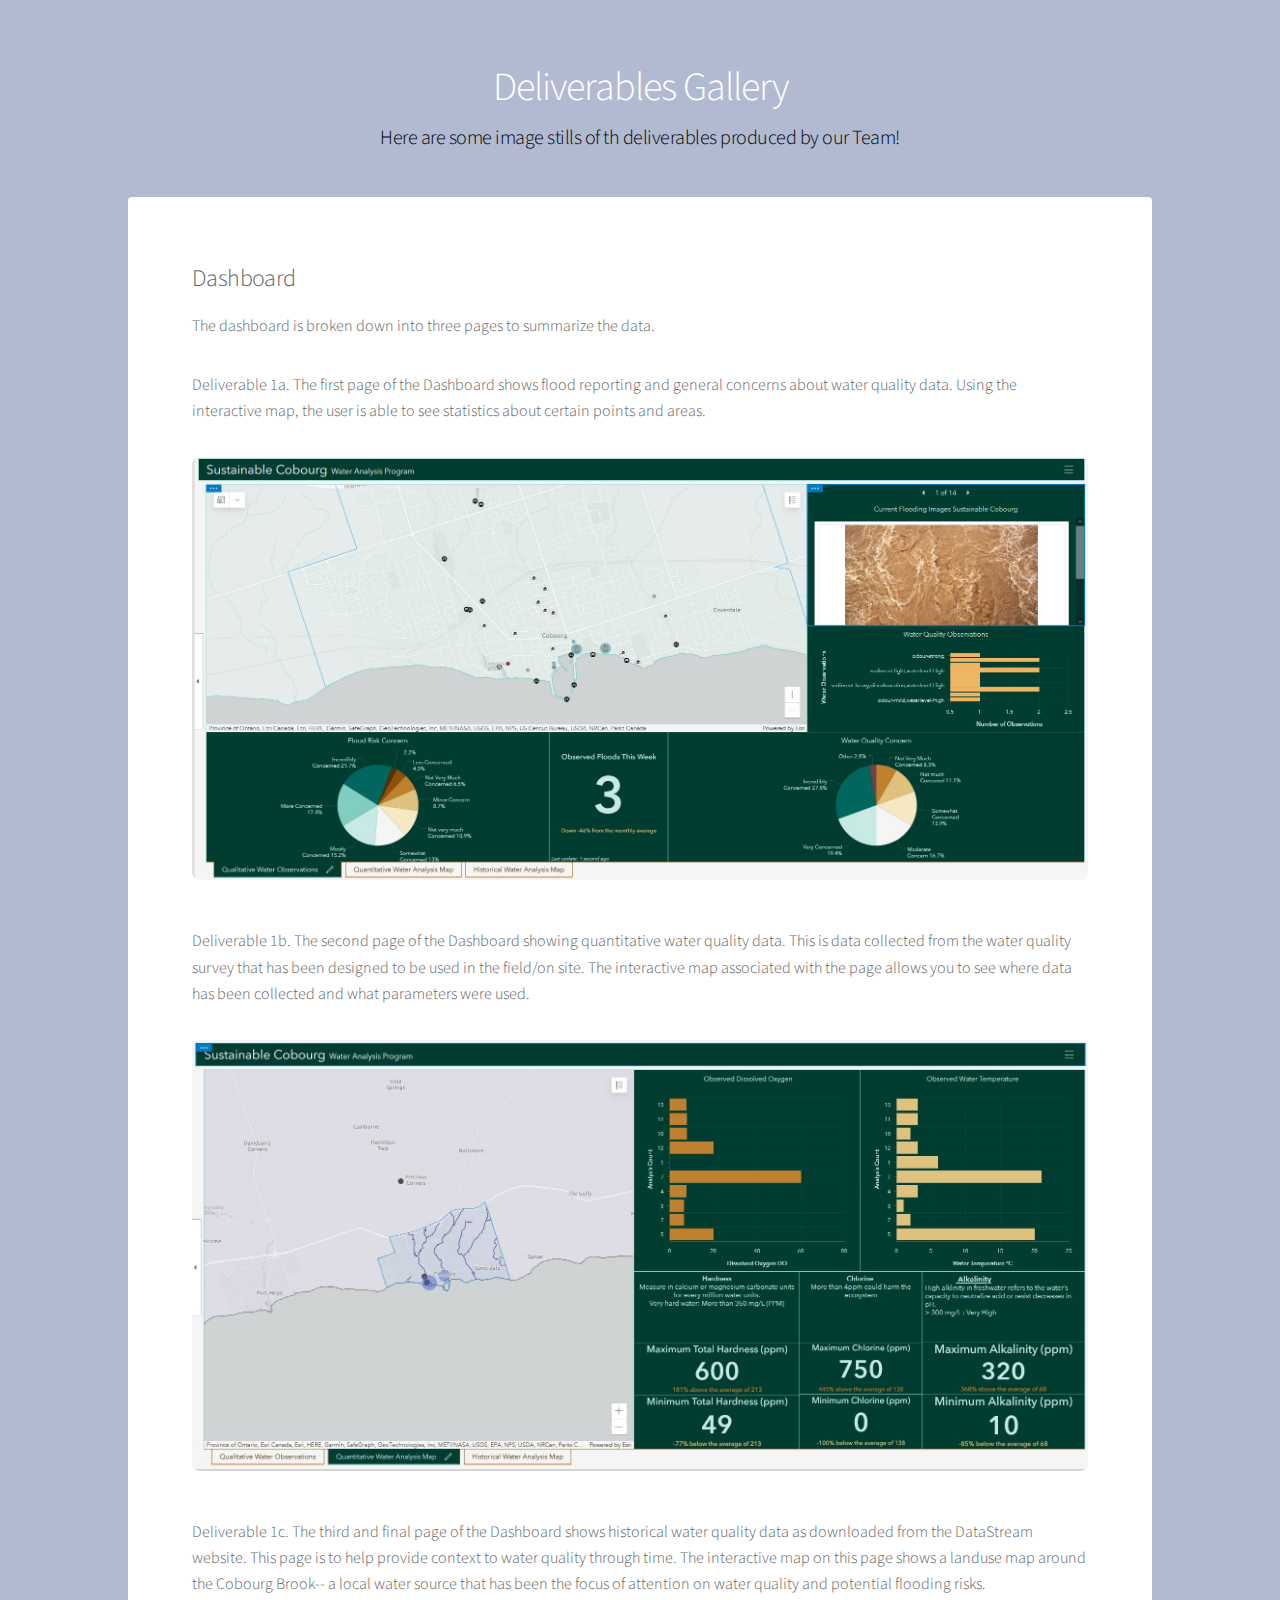
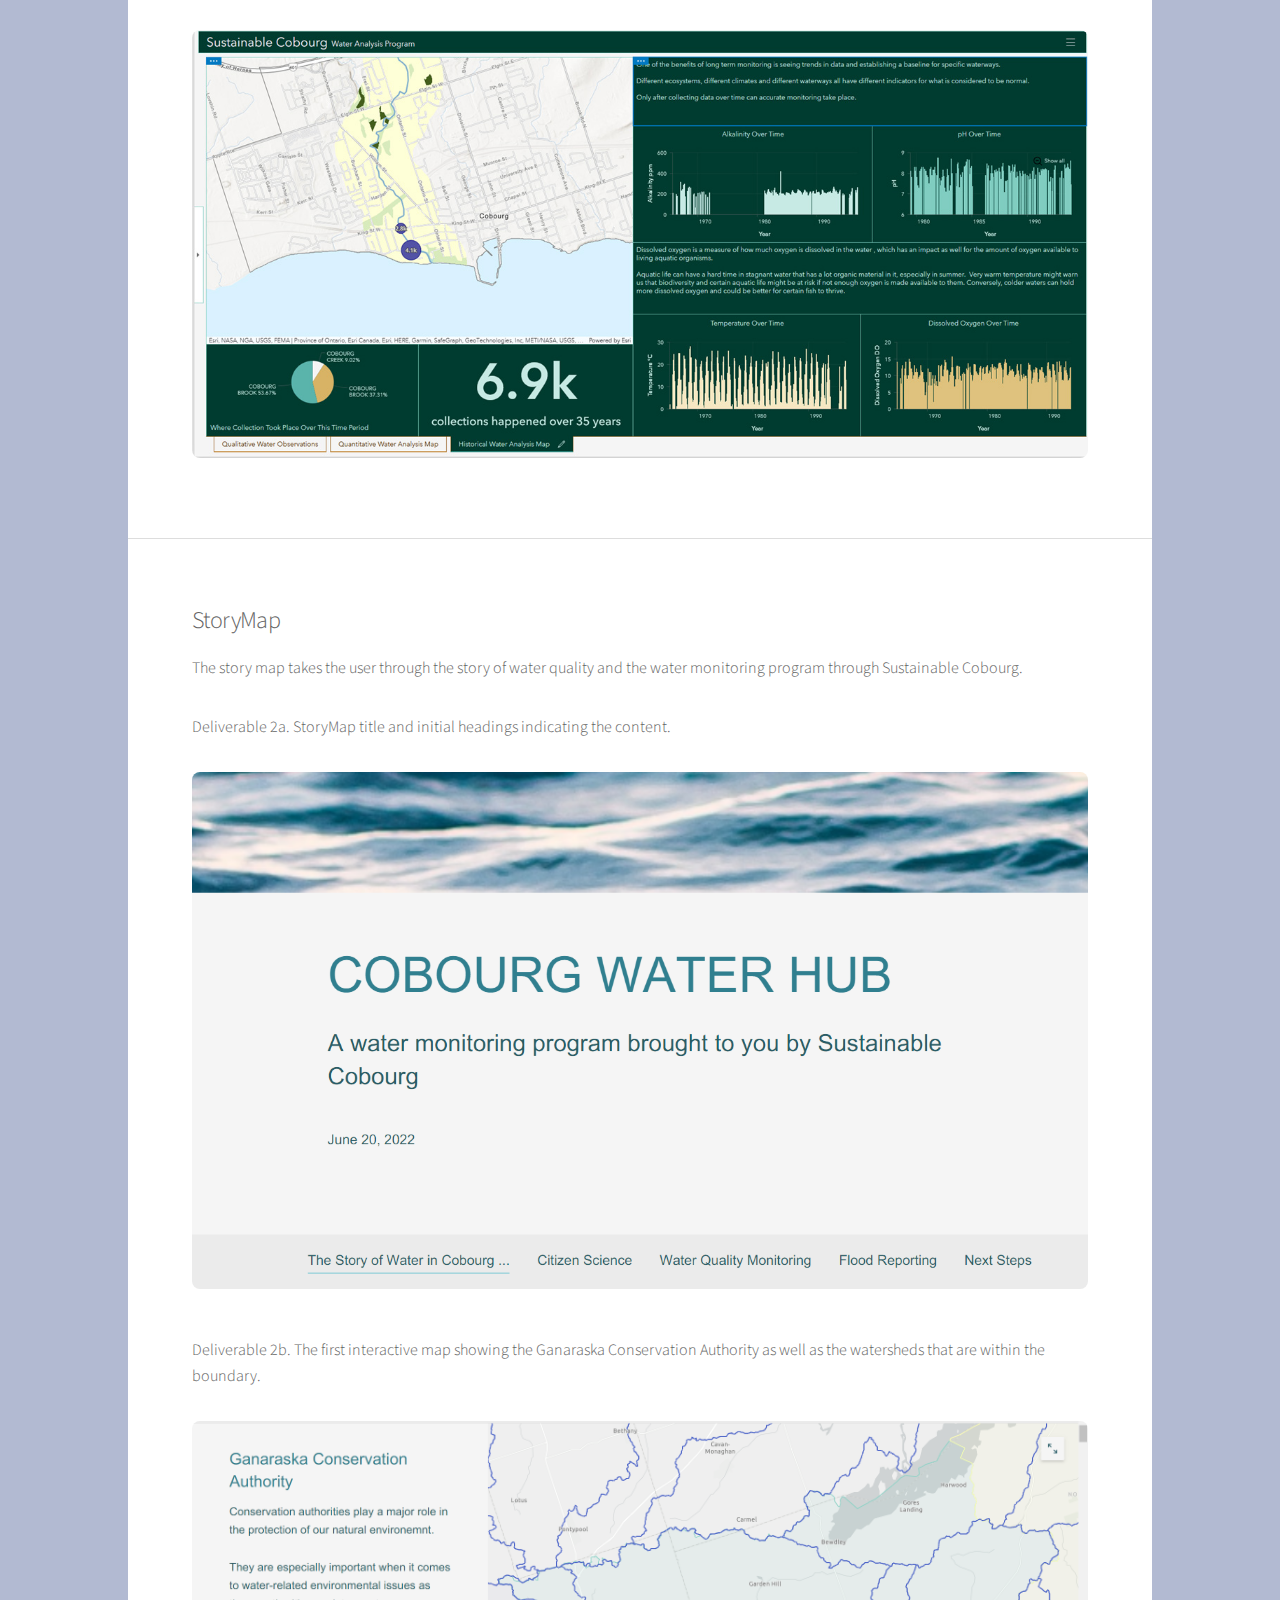
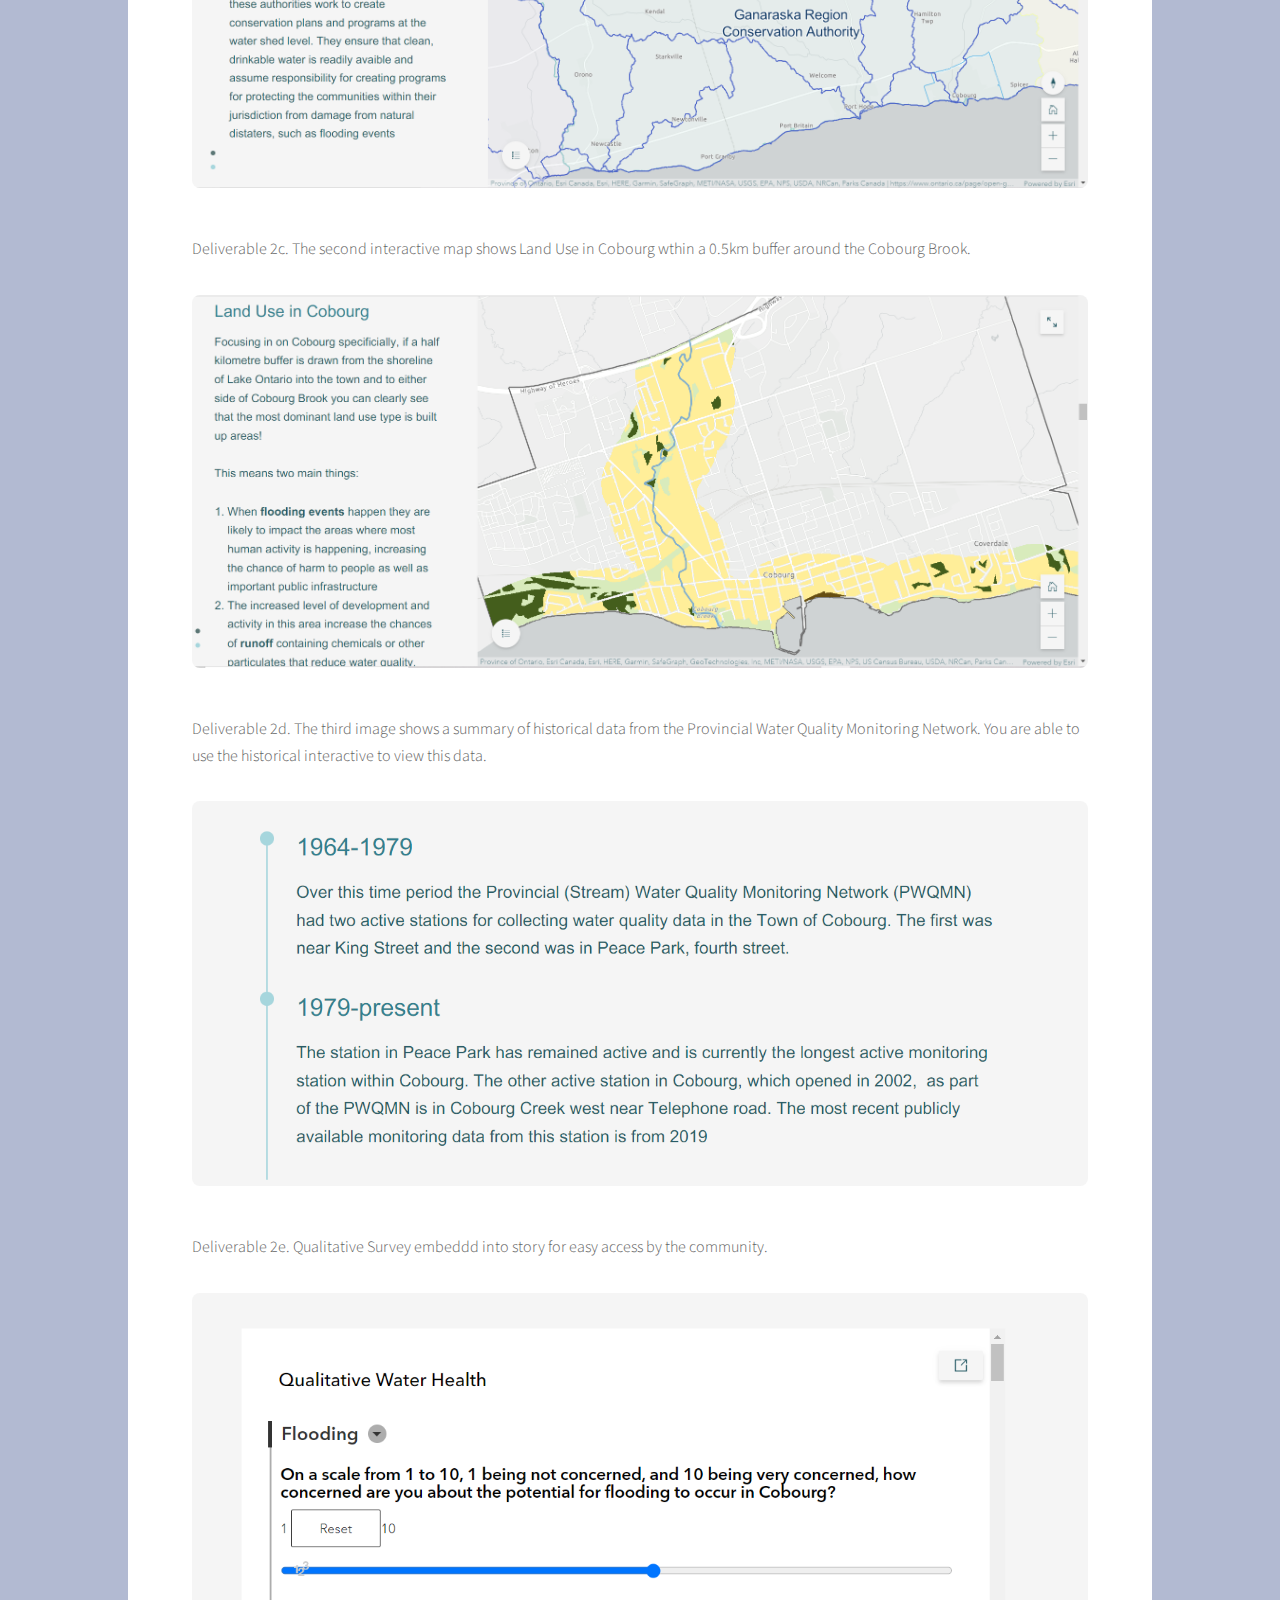
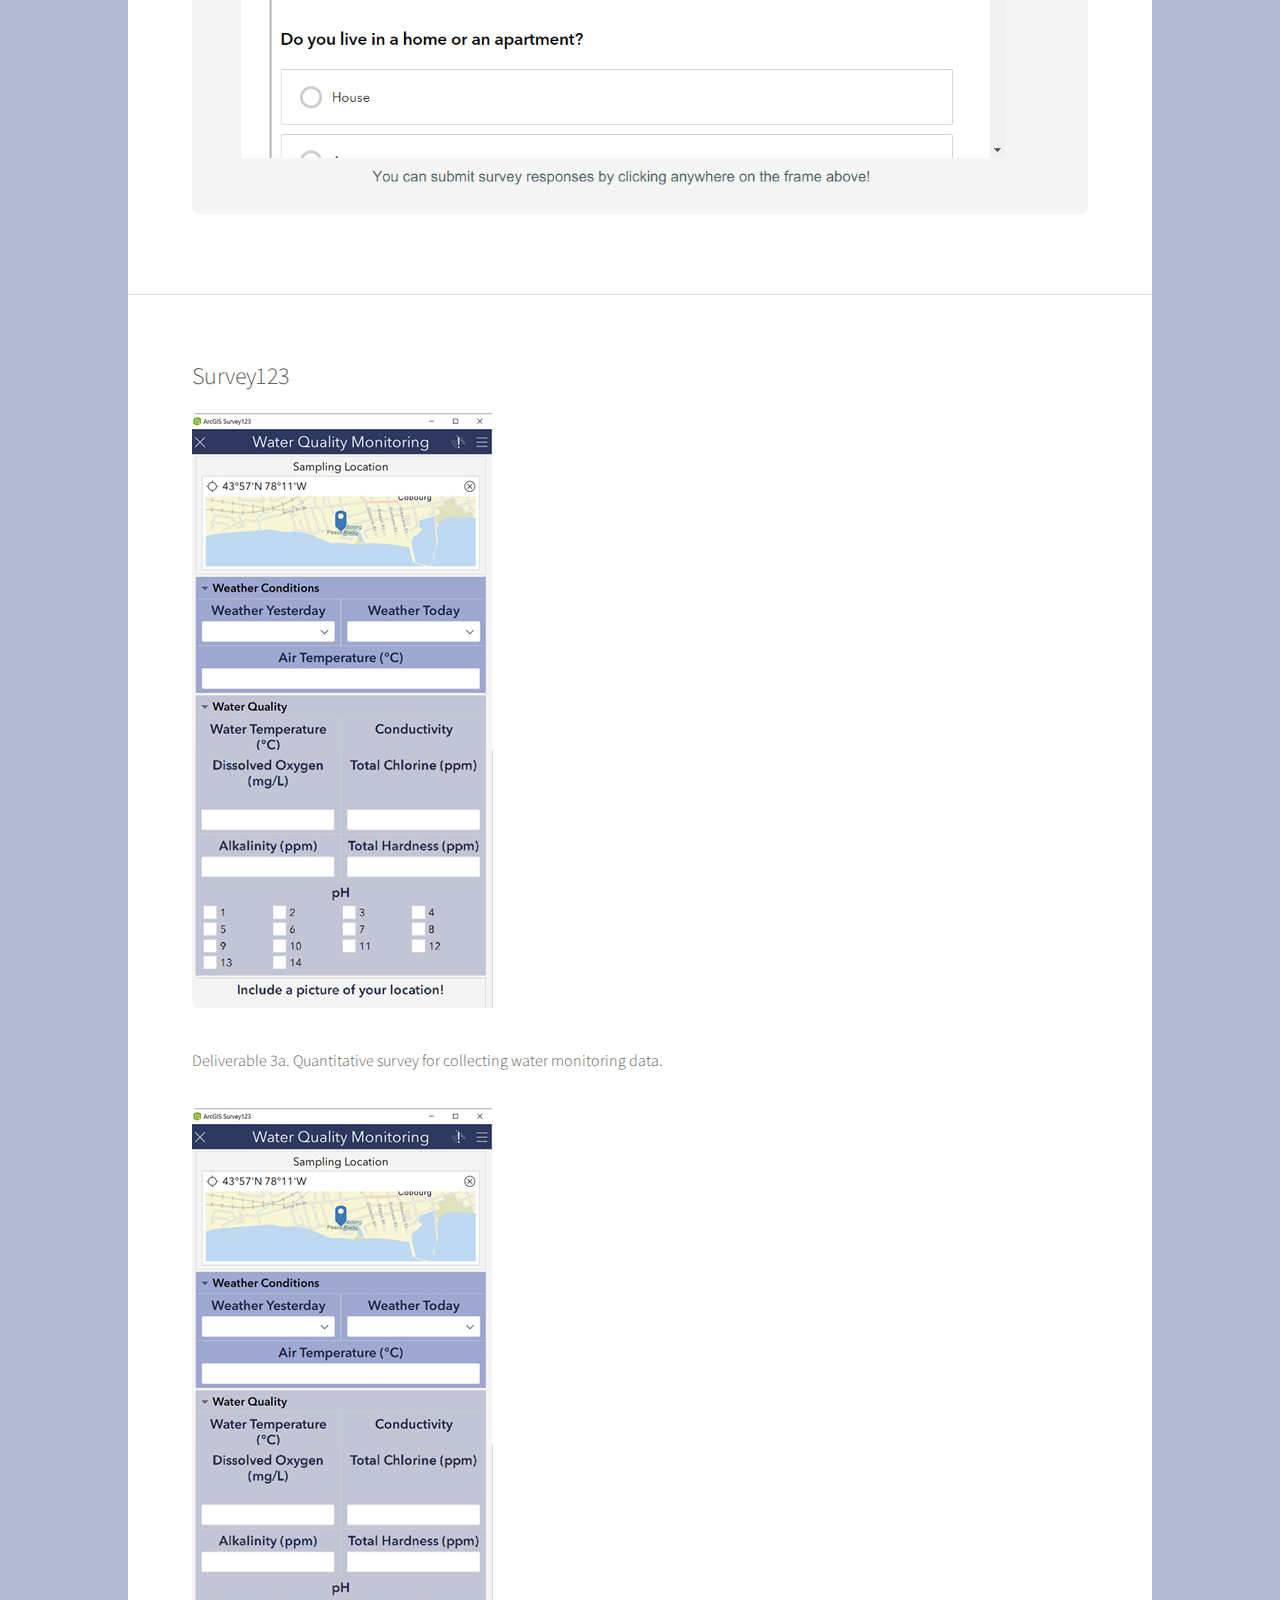
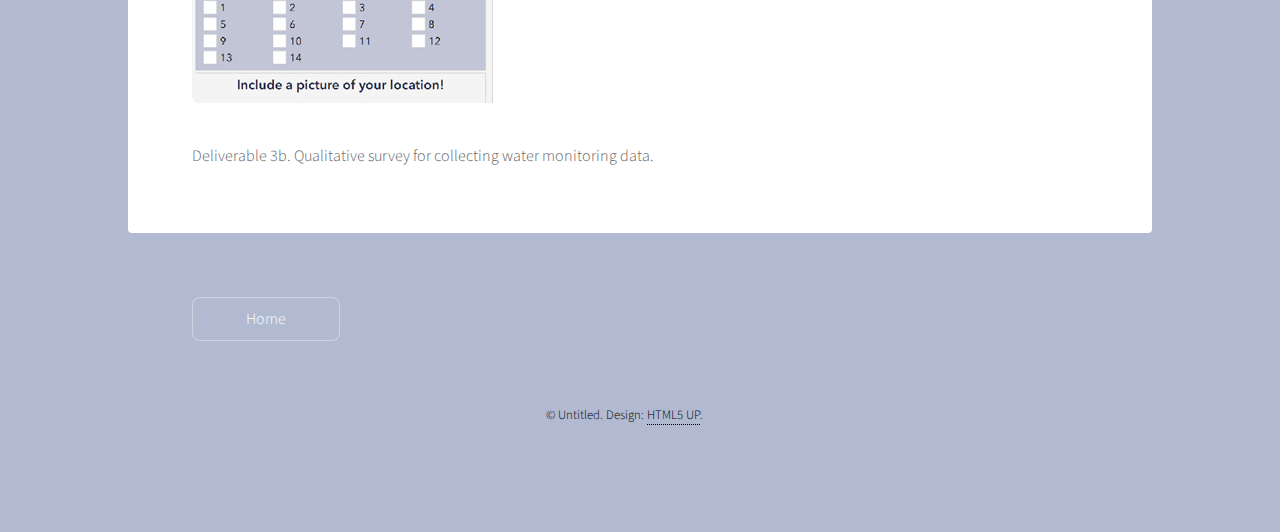
==== commit 8a3f188c: "maps deliv bulk update" ====
--- a/Deliv.html
+++ b/Deliv.html
@@ -6,7 +6,7 @@
 -->
 <html>
 	<head>
-		<title>Generic - Stellar by HTML5 UP</title>
+		<title>Deliverables</title>
 		<meta charset="utf-8" />
 		<meta name="viewport" content="width=device-width, initial-scale=1, user-scalable=no" />
 		<link rel="stylesheet" href="assets/css/main.css" />
@@ -53,7 +53,7 @@
 							<p>Deliverable 2b. The first interactive map showing the Ganaraska Conservation Authority as well as the watersheds that are within the boundary. </p>
 							<p><img src = "images/smap2.png" class="image main"> </p>
 							<p>Deliverable 2c. The second interactive map shows Land Use in Cobourg wthin a 0.5km buffer around the Cobourg Brook.</p>
-							<p><img src = "images/smap3temp.png" class="image main"> </p>
+							<p><img src = "images/landuse_buffer.png" class="image main"> </p>
 							<p>Deliverable 2d. The third image shows a summary of historical data from the Provincial Water Quality Monitoring Network.  You are able to use the historical interactive 
 								to view this data. </p>
 							<p><img src = "images/smap4.png" class="image main"> </p>
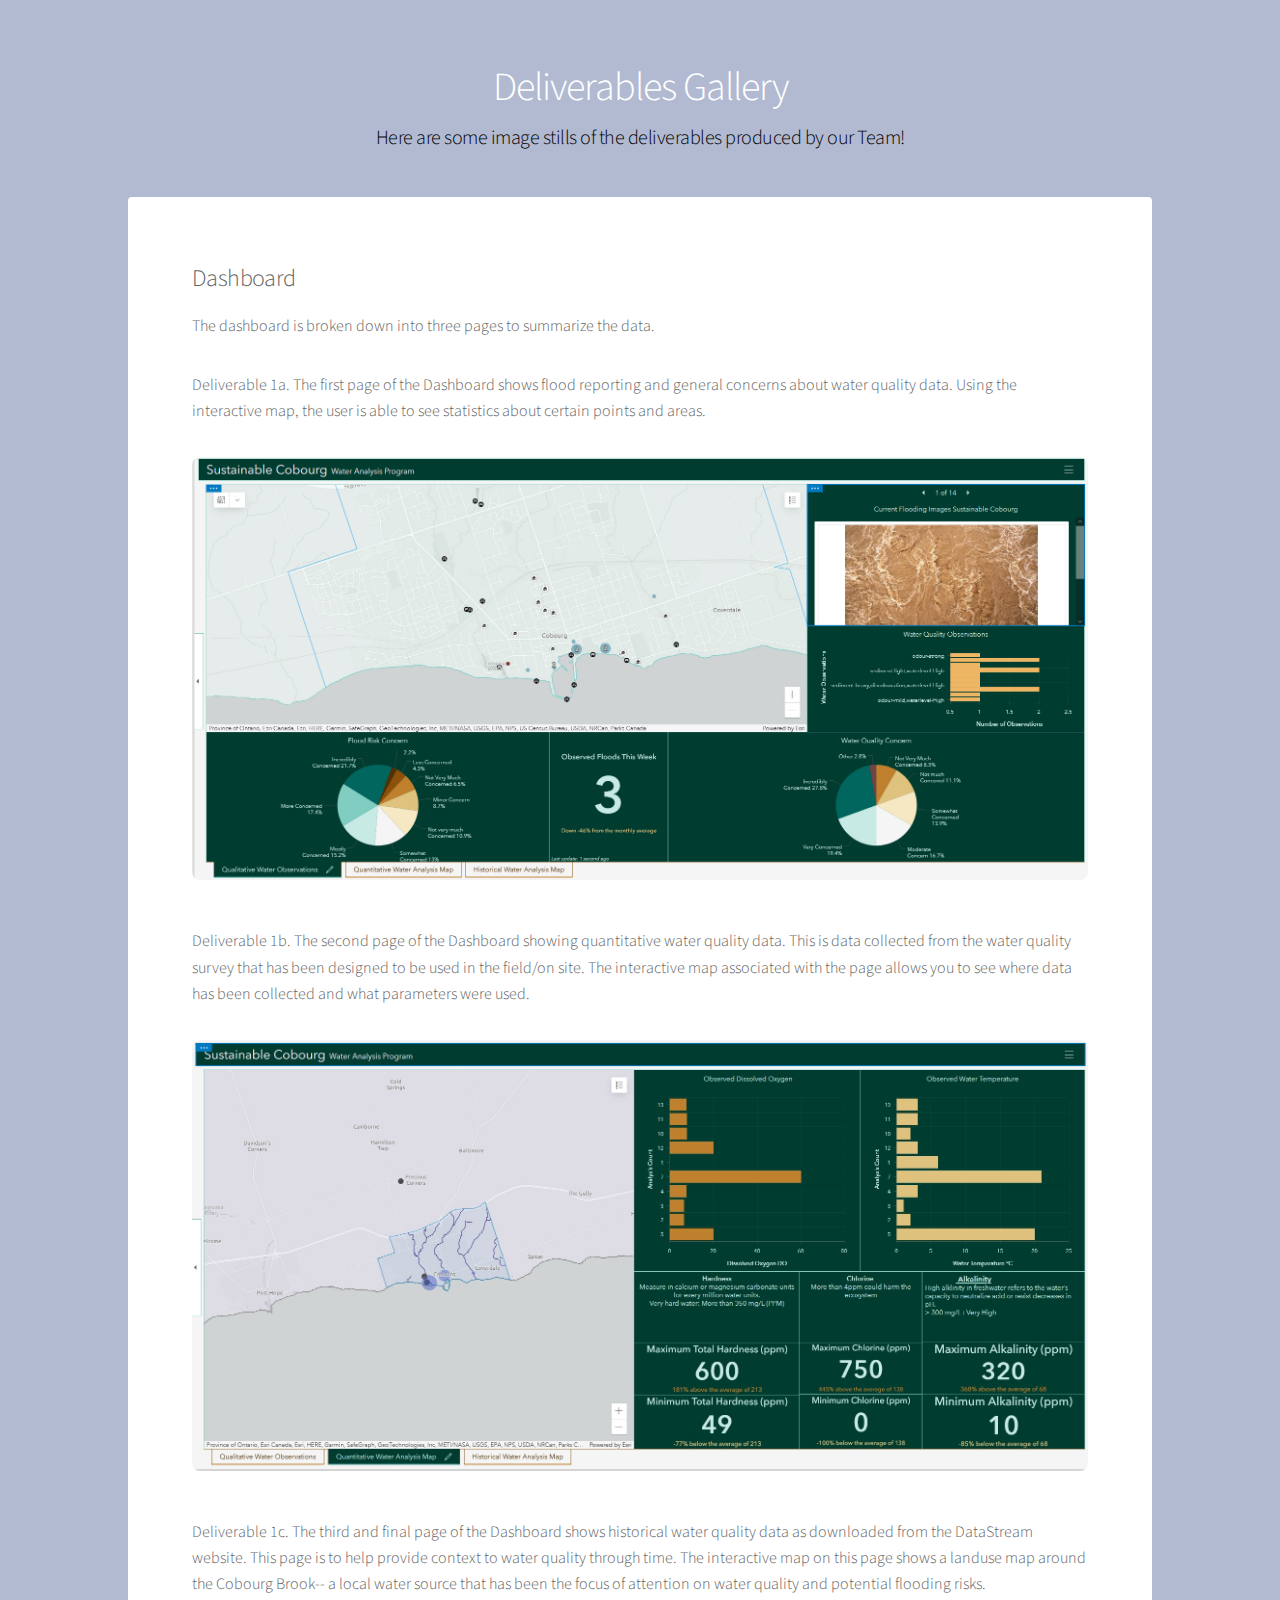
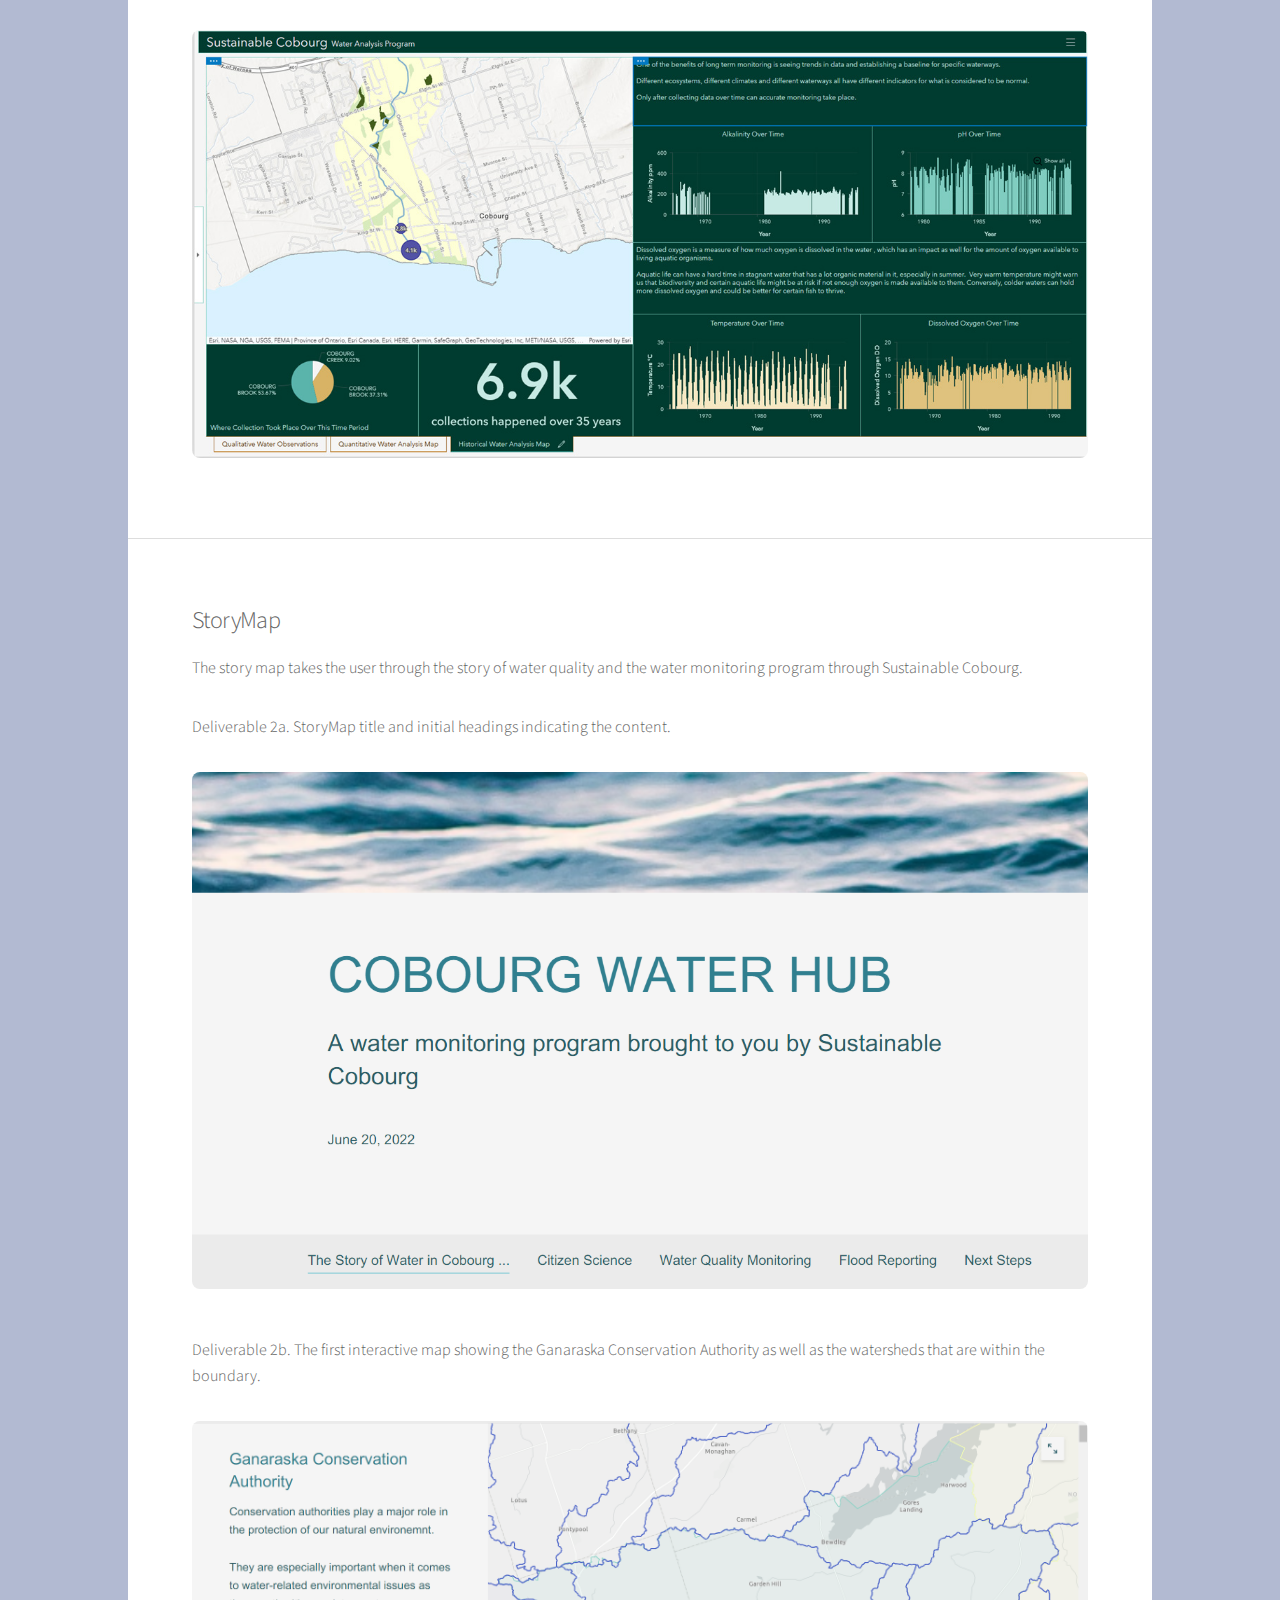
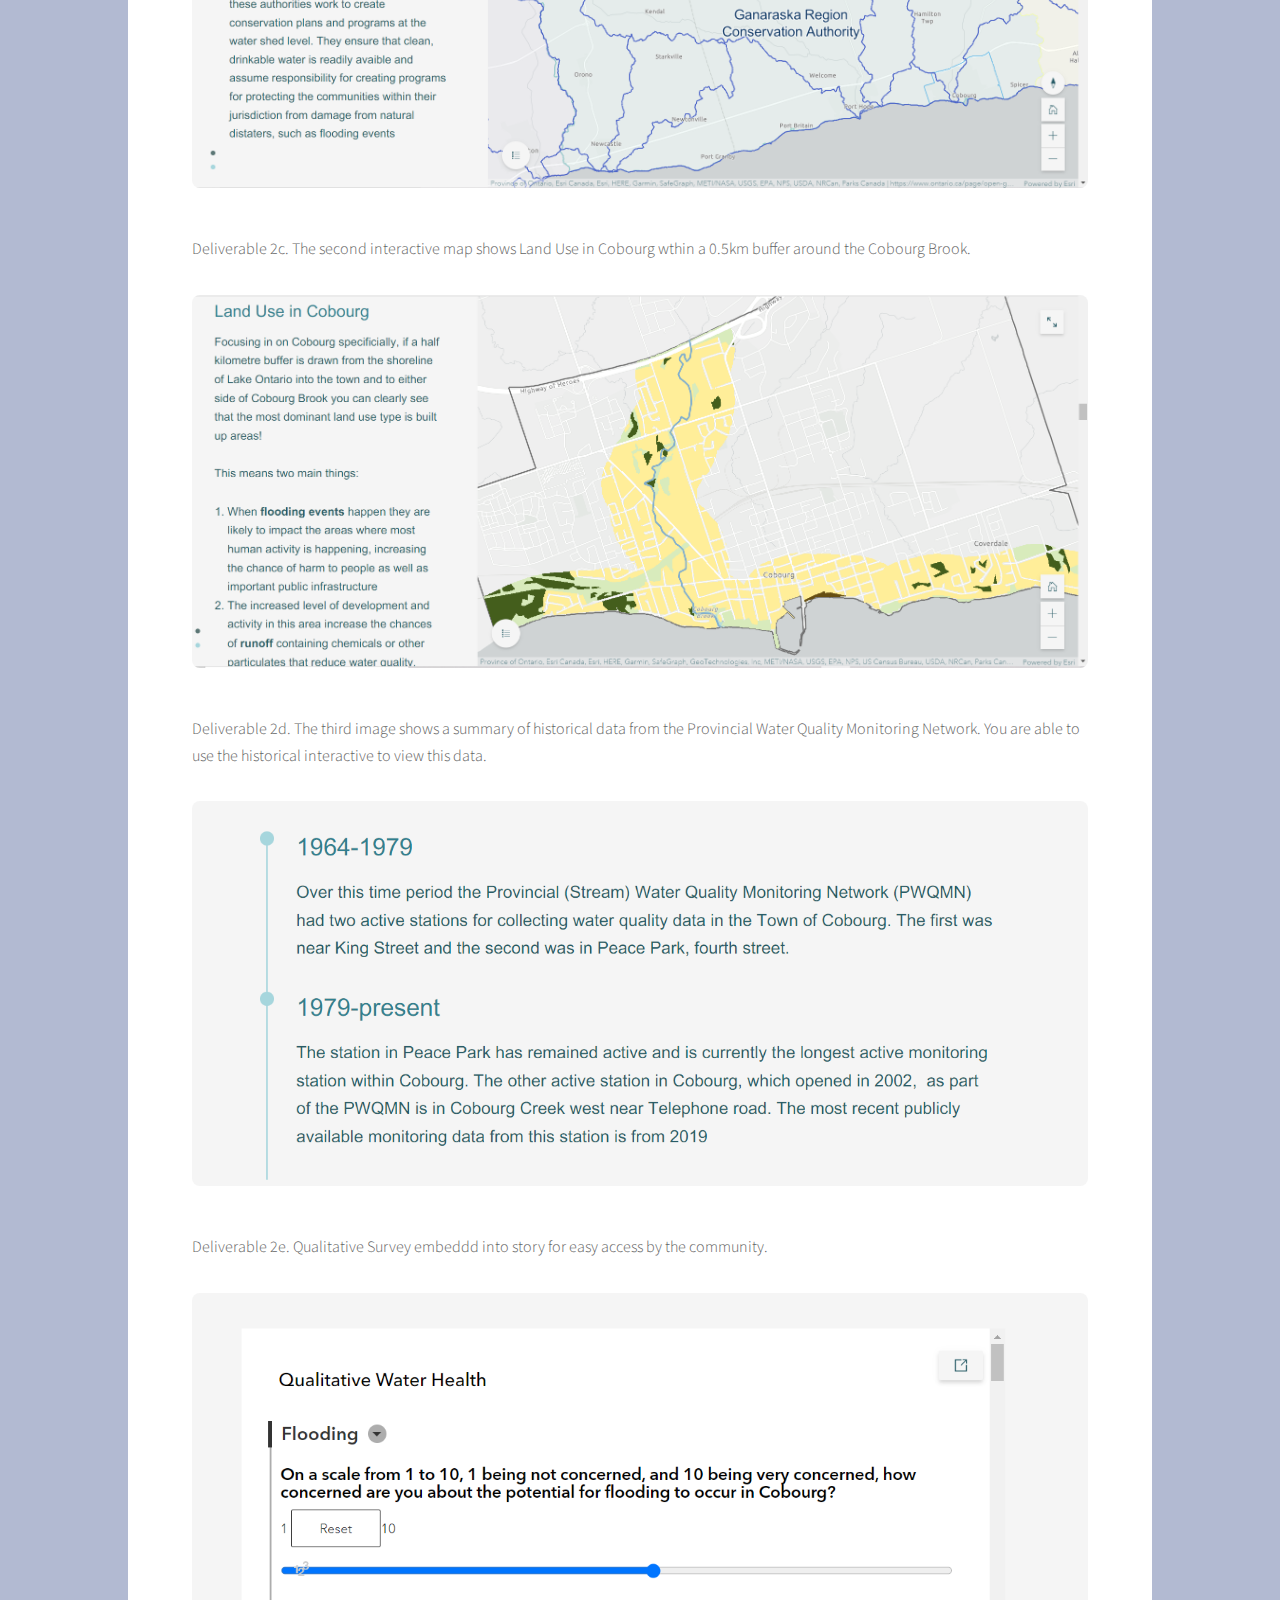
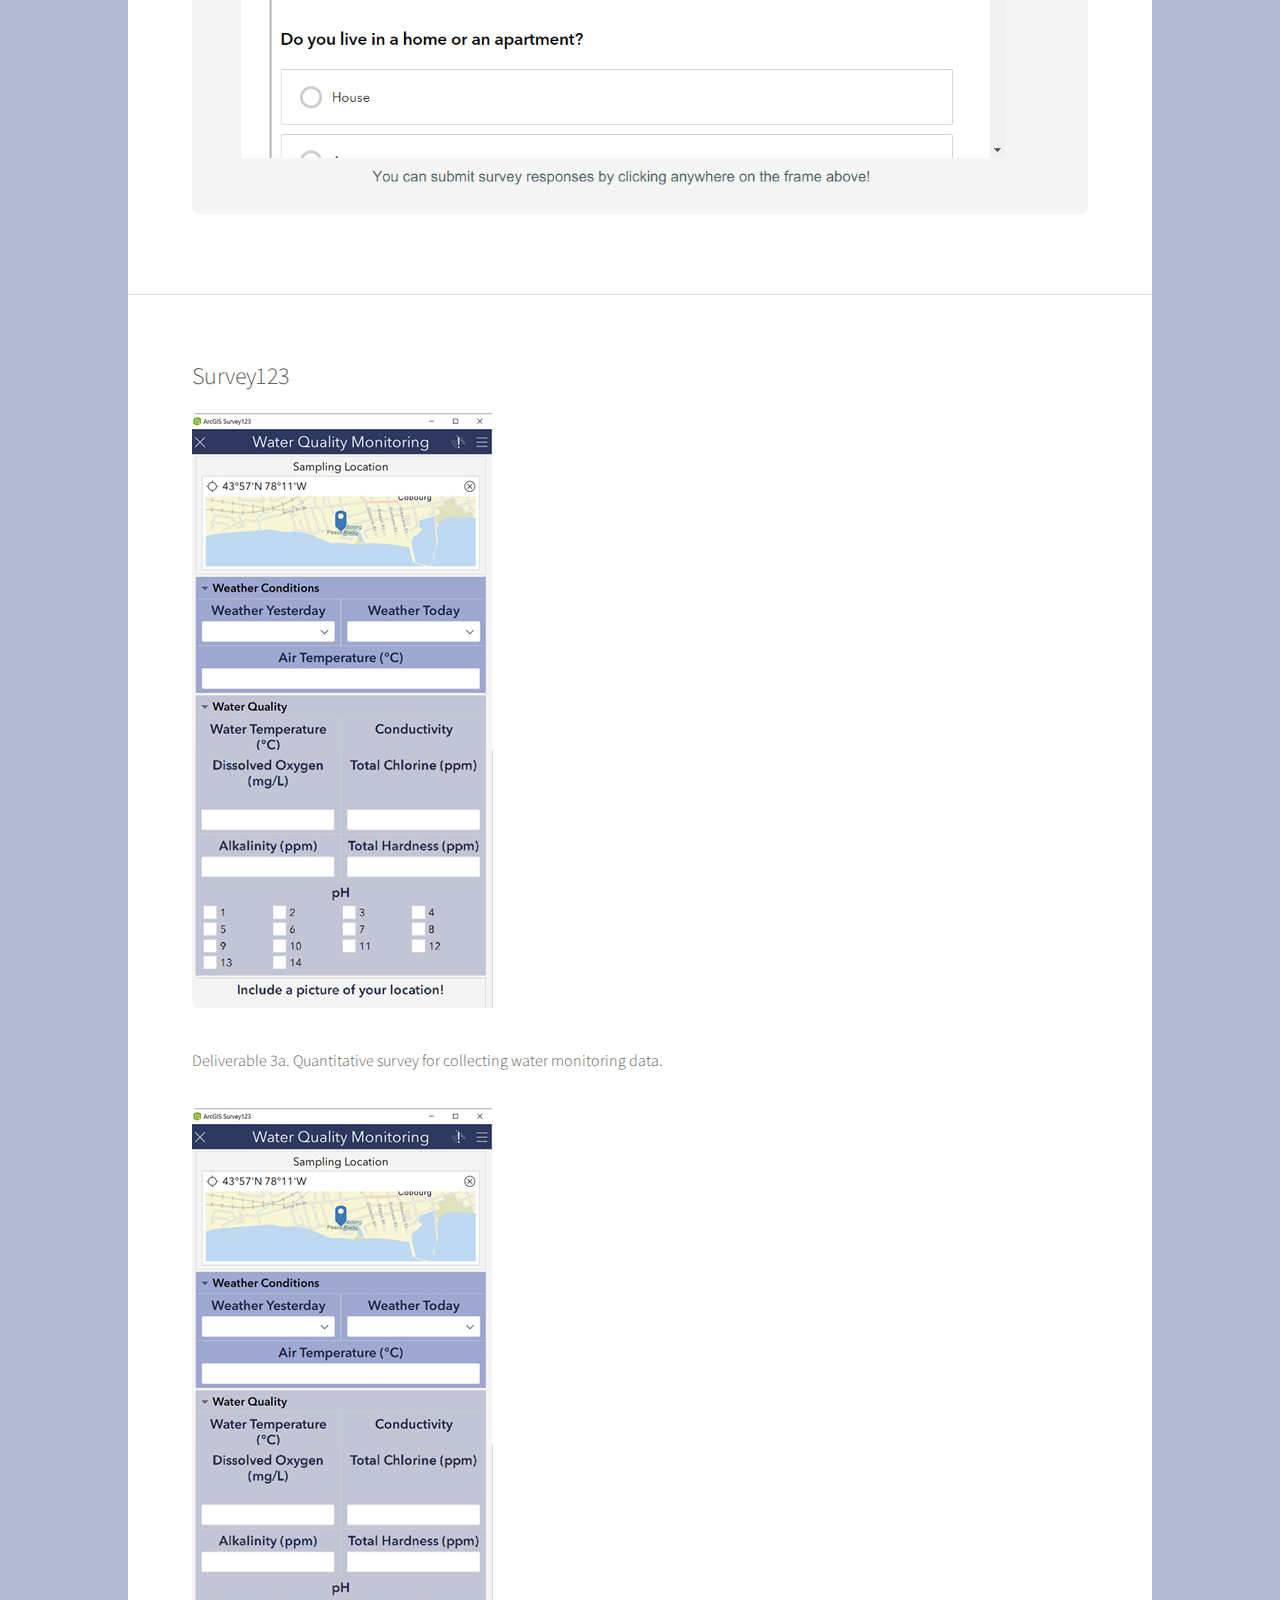
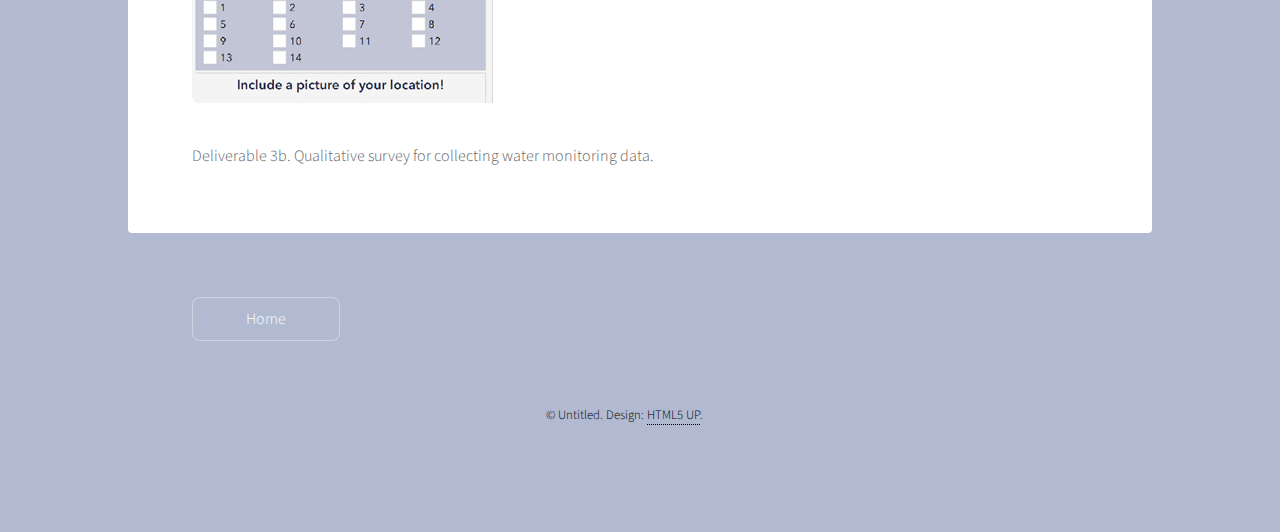
==== commit db37ca07: "k" ====
--- a/Deliv.html
+++ b/Deliv.html
@@ -20,7 +20,7 @@
 				<!-- Header -->
 					<header id="header">
 						<h1>Deliverables Gallery</h1>
-						<p>Here are some image stills of th deliverables produced by  our Team!</p>
+						<p>Here are some image stills of the deliverables produced by  our Team!</p>
 					</header>
 
 				<!-- Main -->
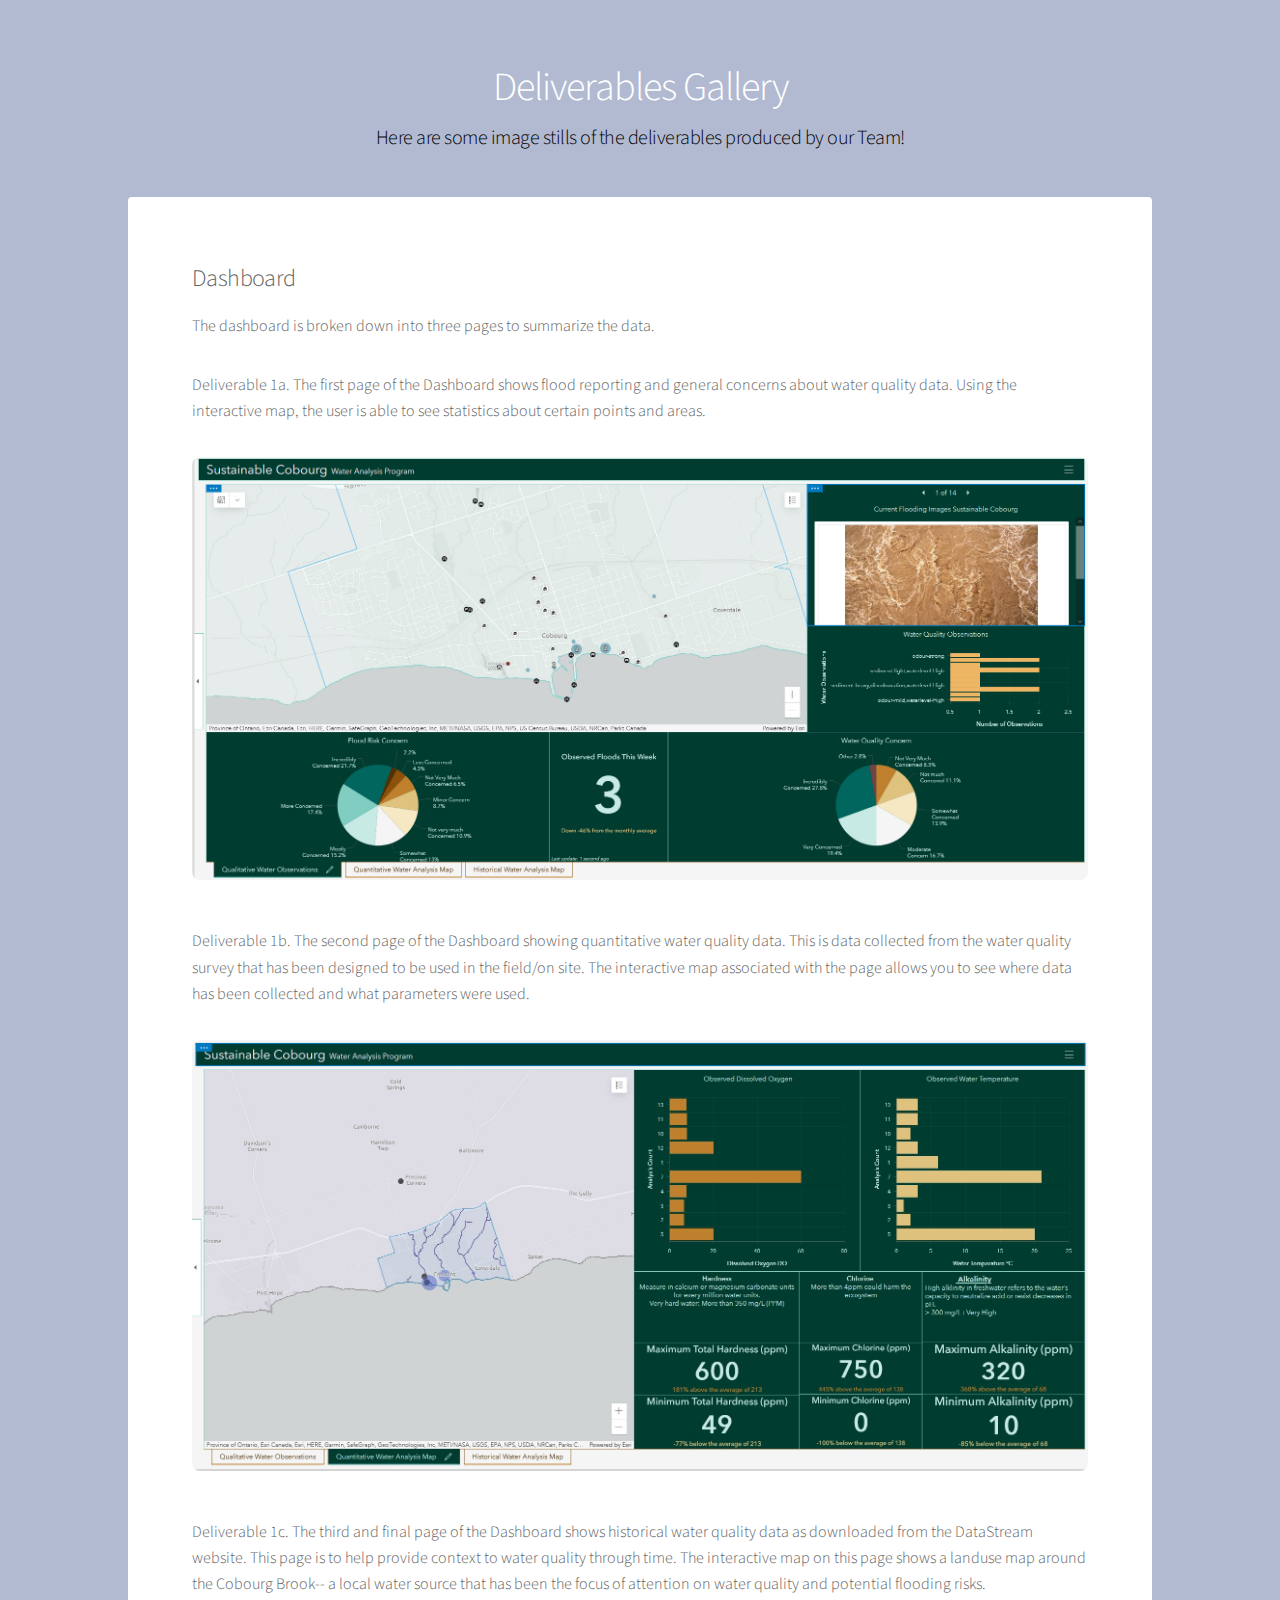
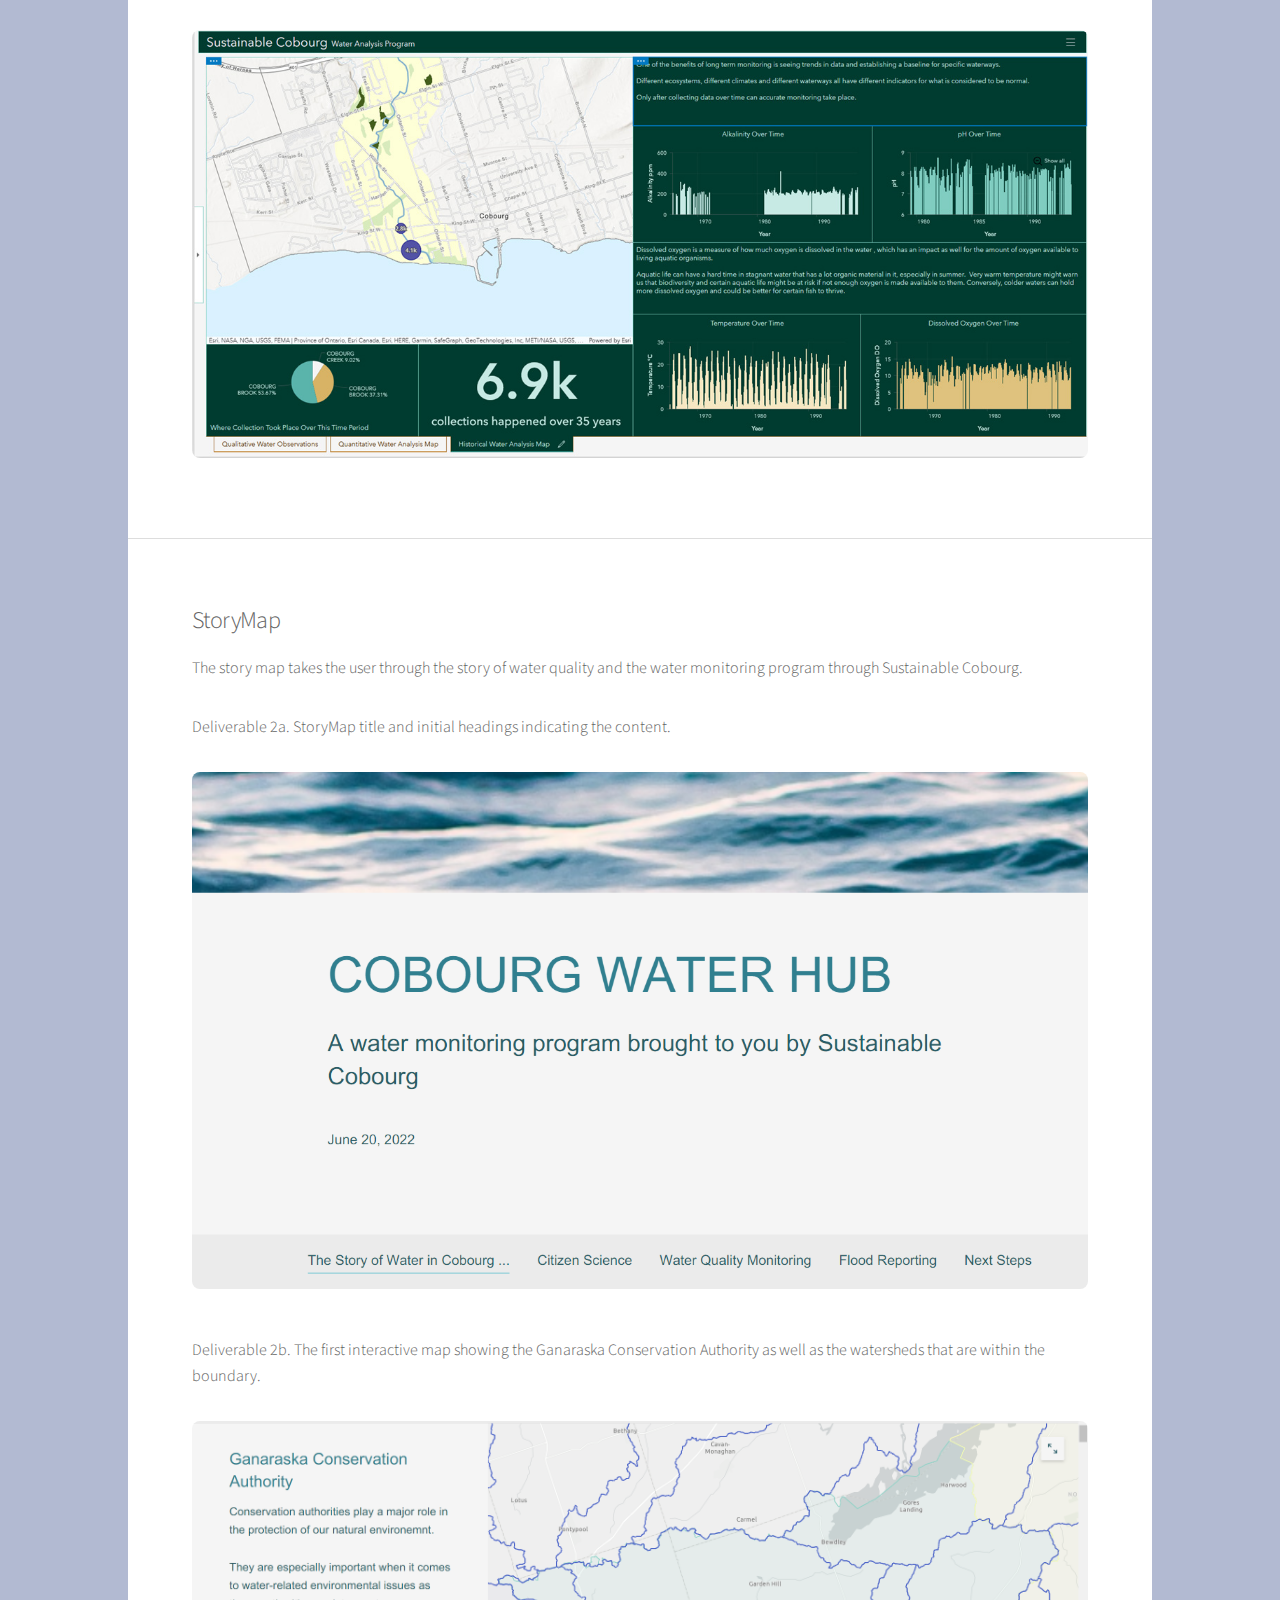
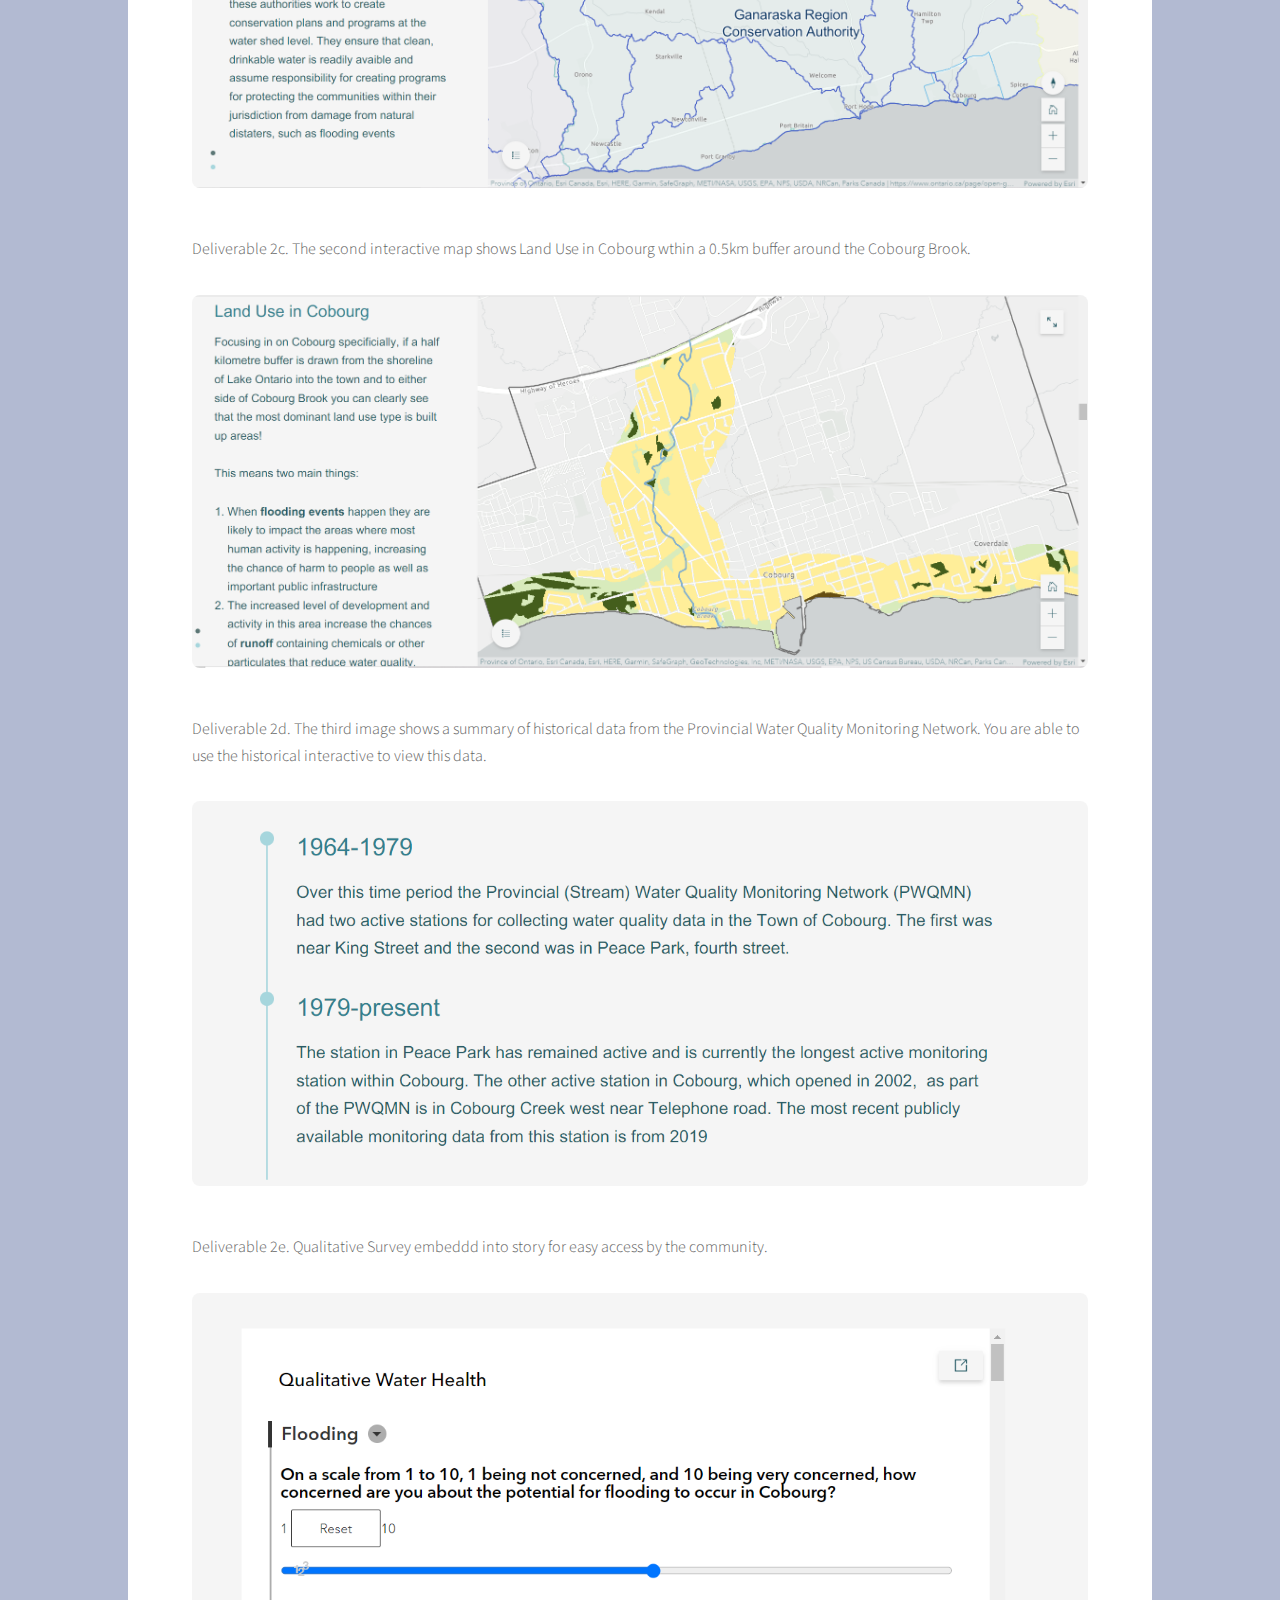
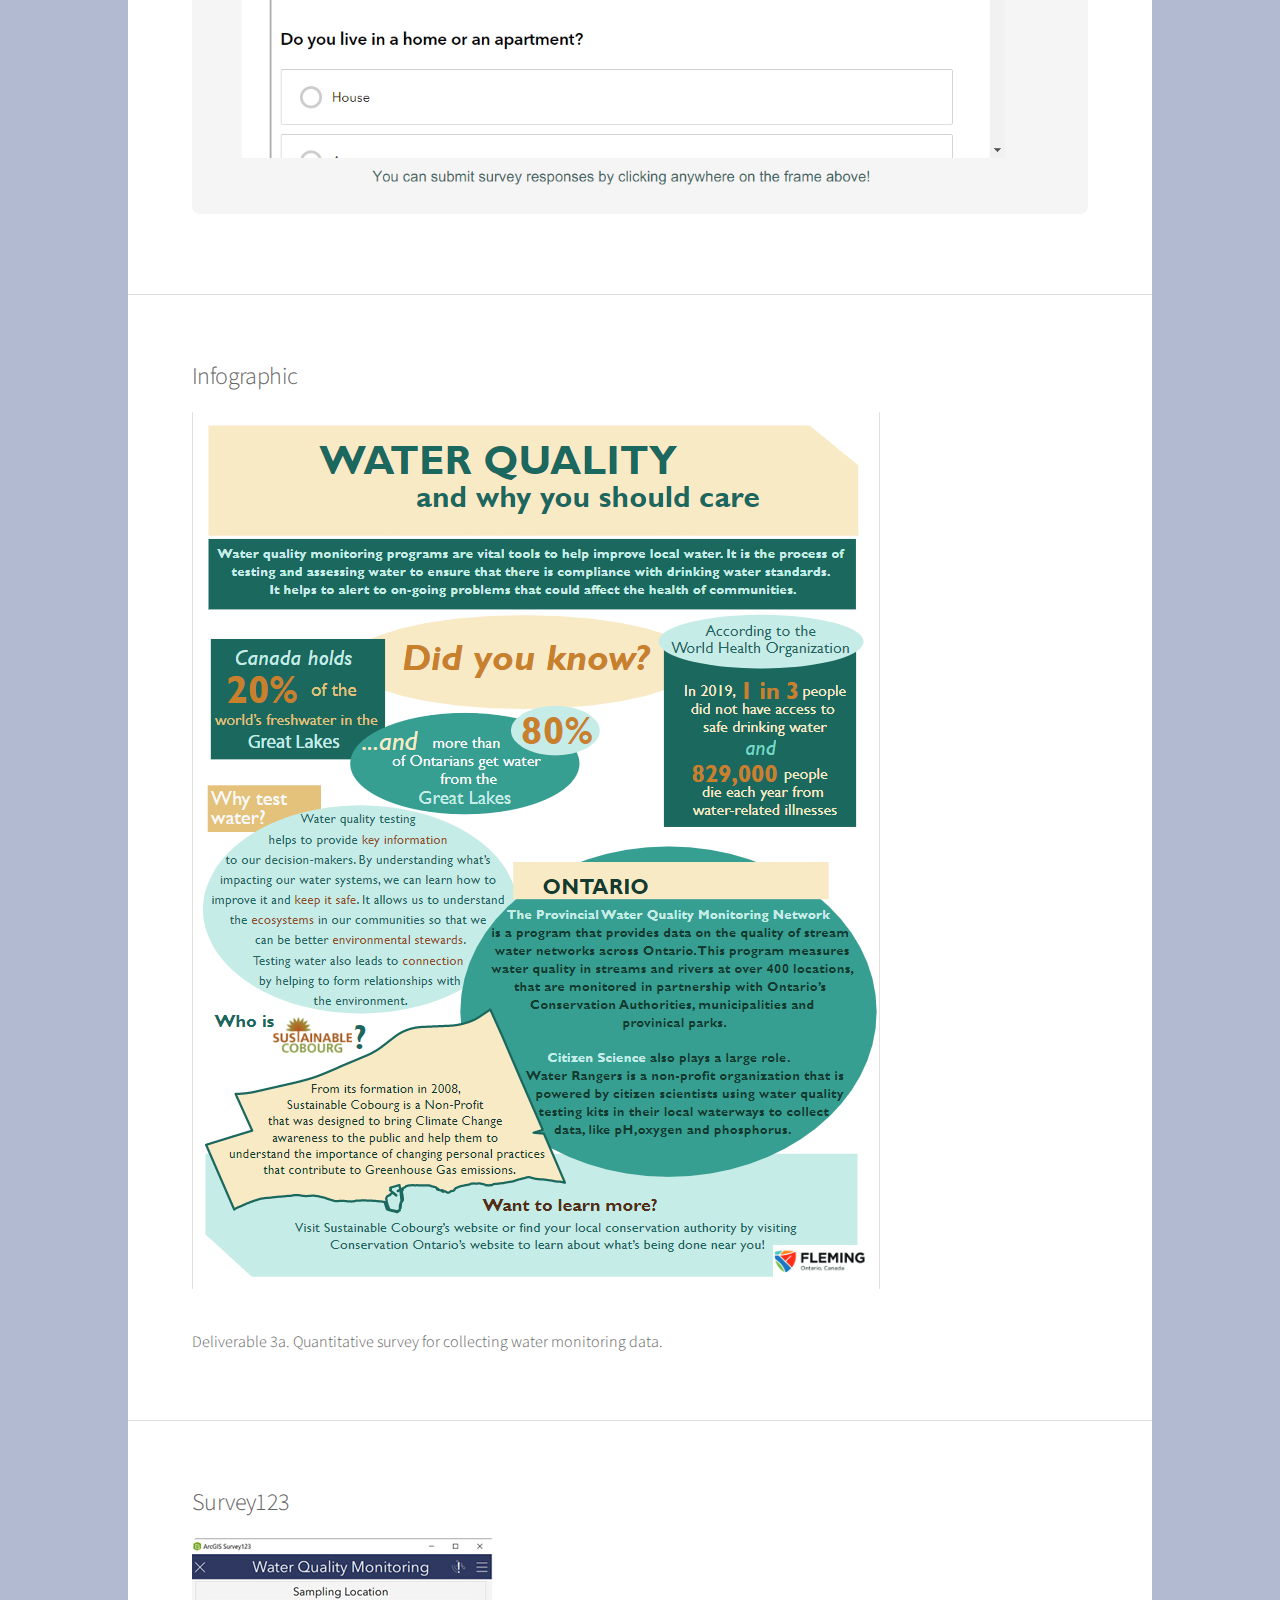
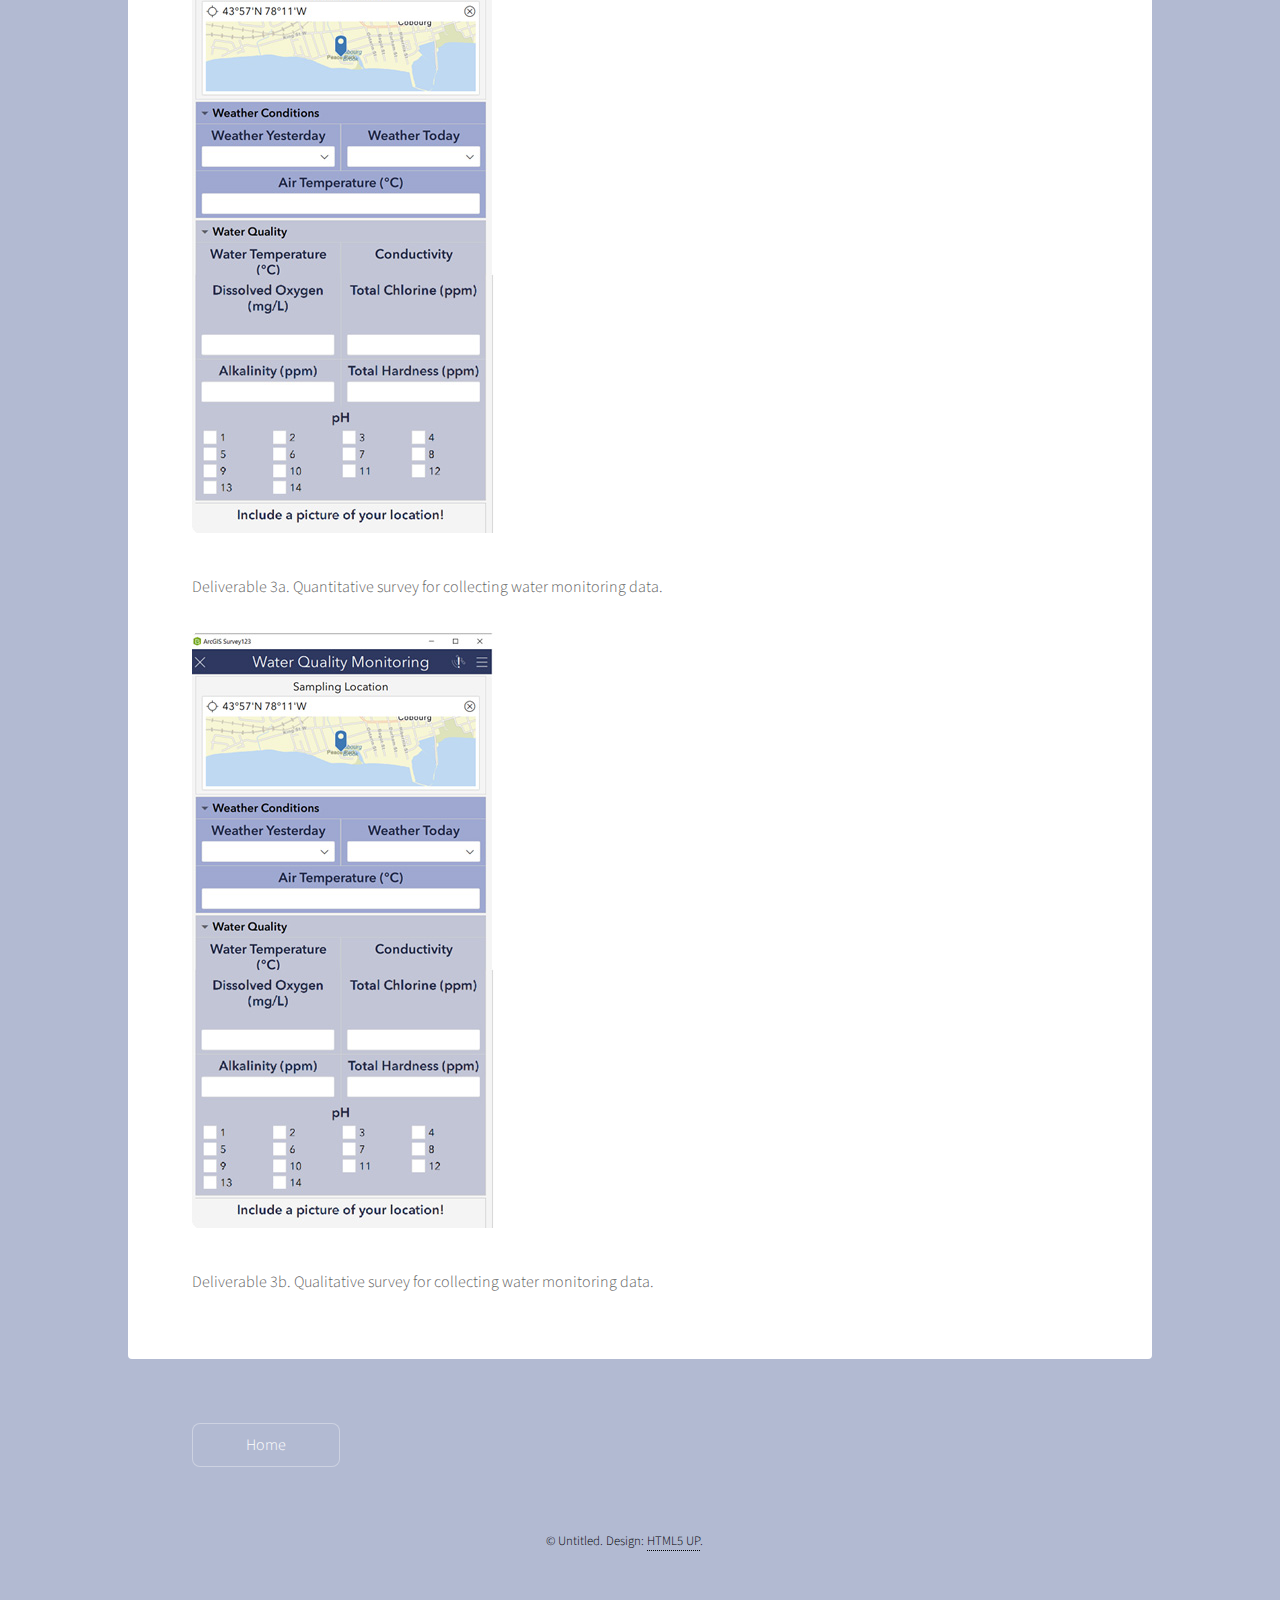
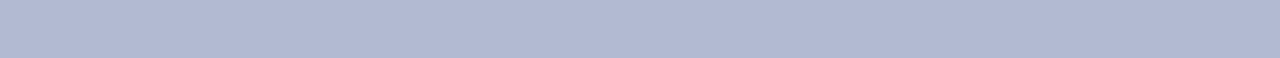
==== commit 1f46b85b: "info" ====
--- a/Deliv.html
+++ b/Deliv.html
@@ -60,6 +60,13 @@
 							<p>Deliverable 2e. Qualitative Survey embeddd into story for easy access by the community. </p>
 							<p><img src = "images/smap5.png" class="image main"> </p>
 						</section>
+
+						<section id="content" class="main">
+							<h2>Infographic</h2>
+							<p><img src = "images/infographic.png"> </p>
+							<p>Deliverable 3a. Quantitative survey for collecting water monitoring data. </p>
+							
+						</section>
 							
 						<section id="content" class="main">
 							<h2>Survey123</h2>
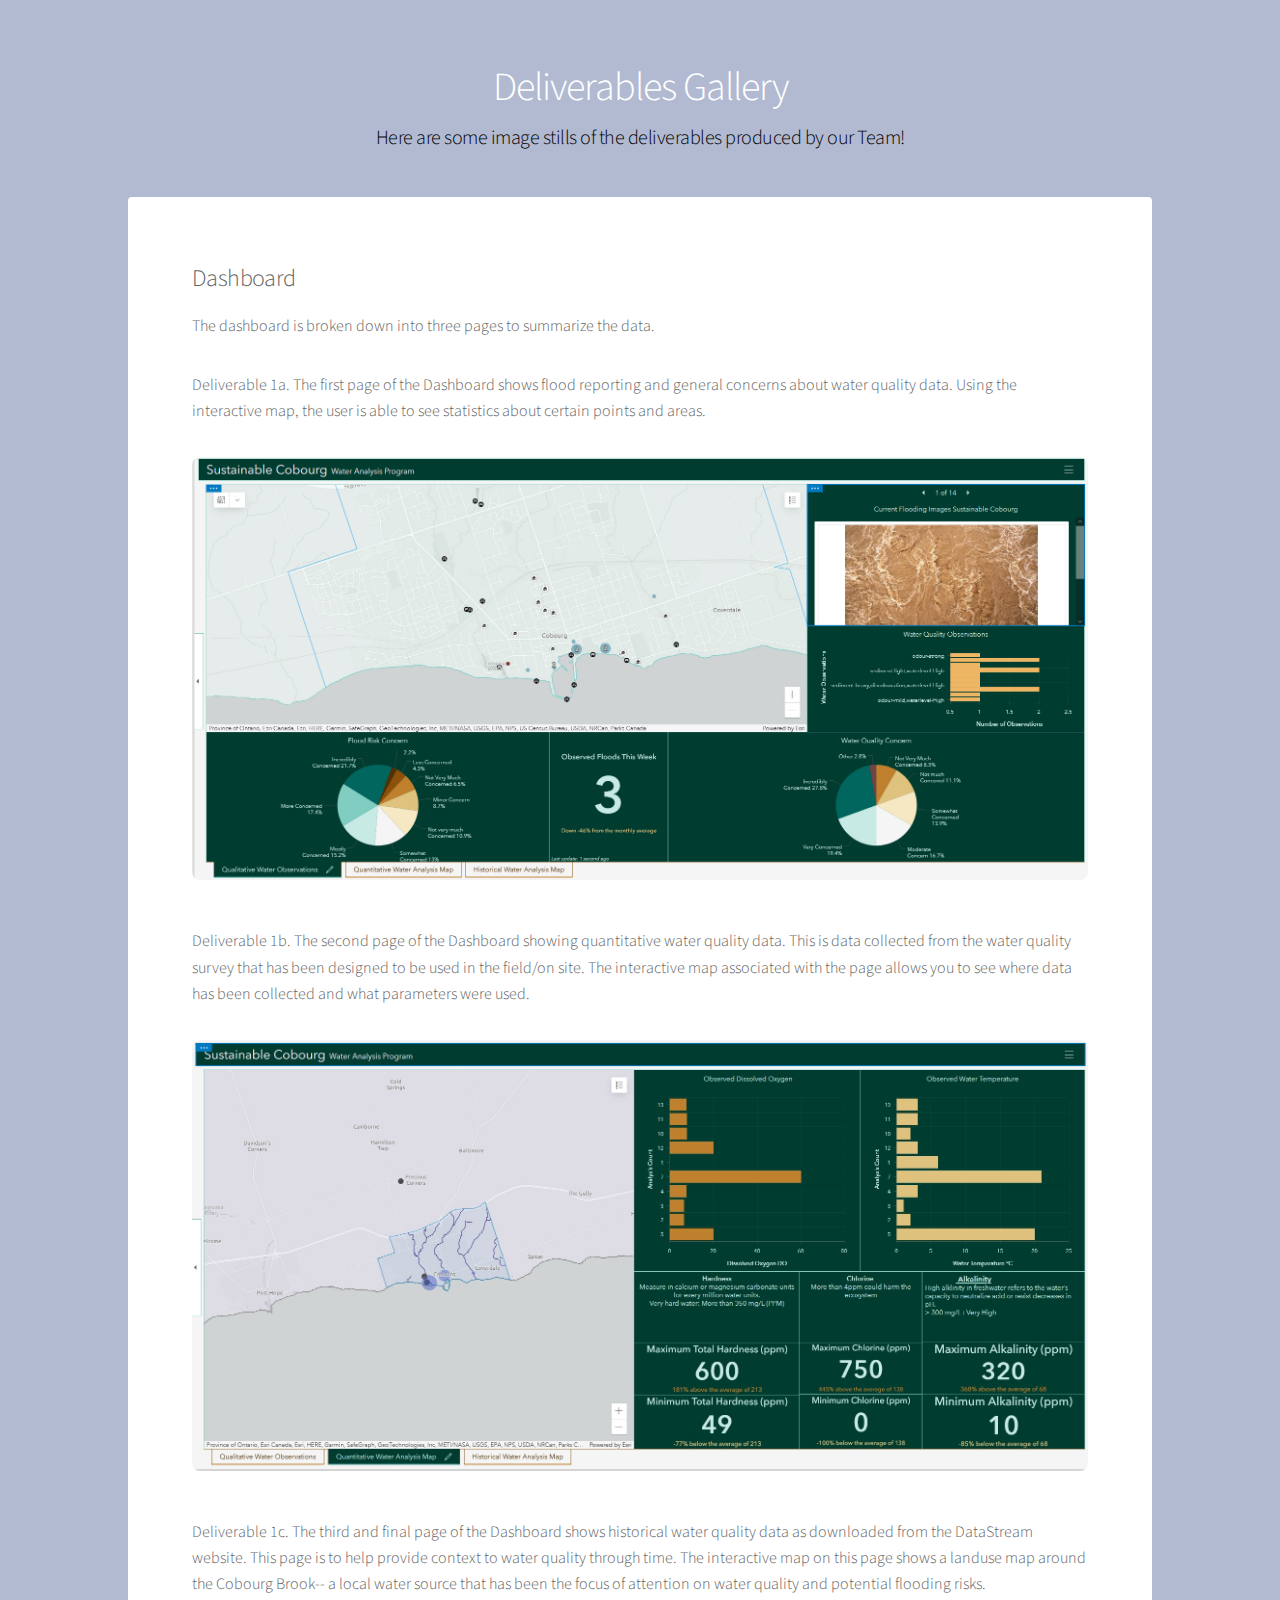
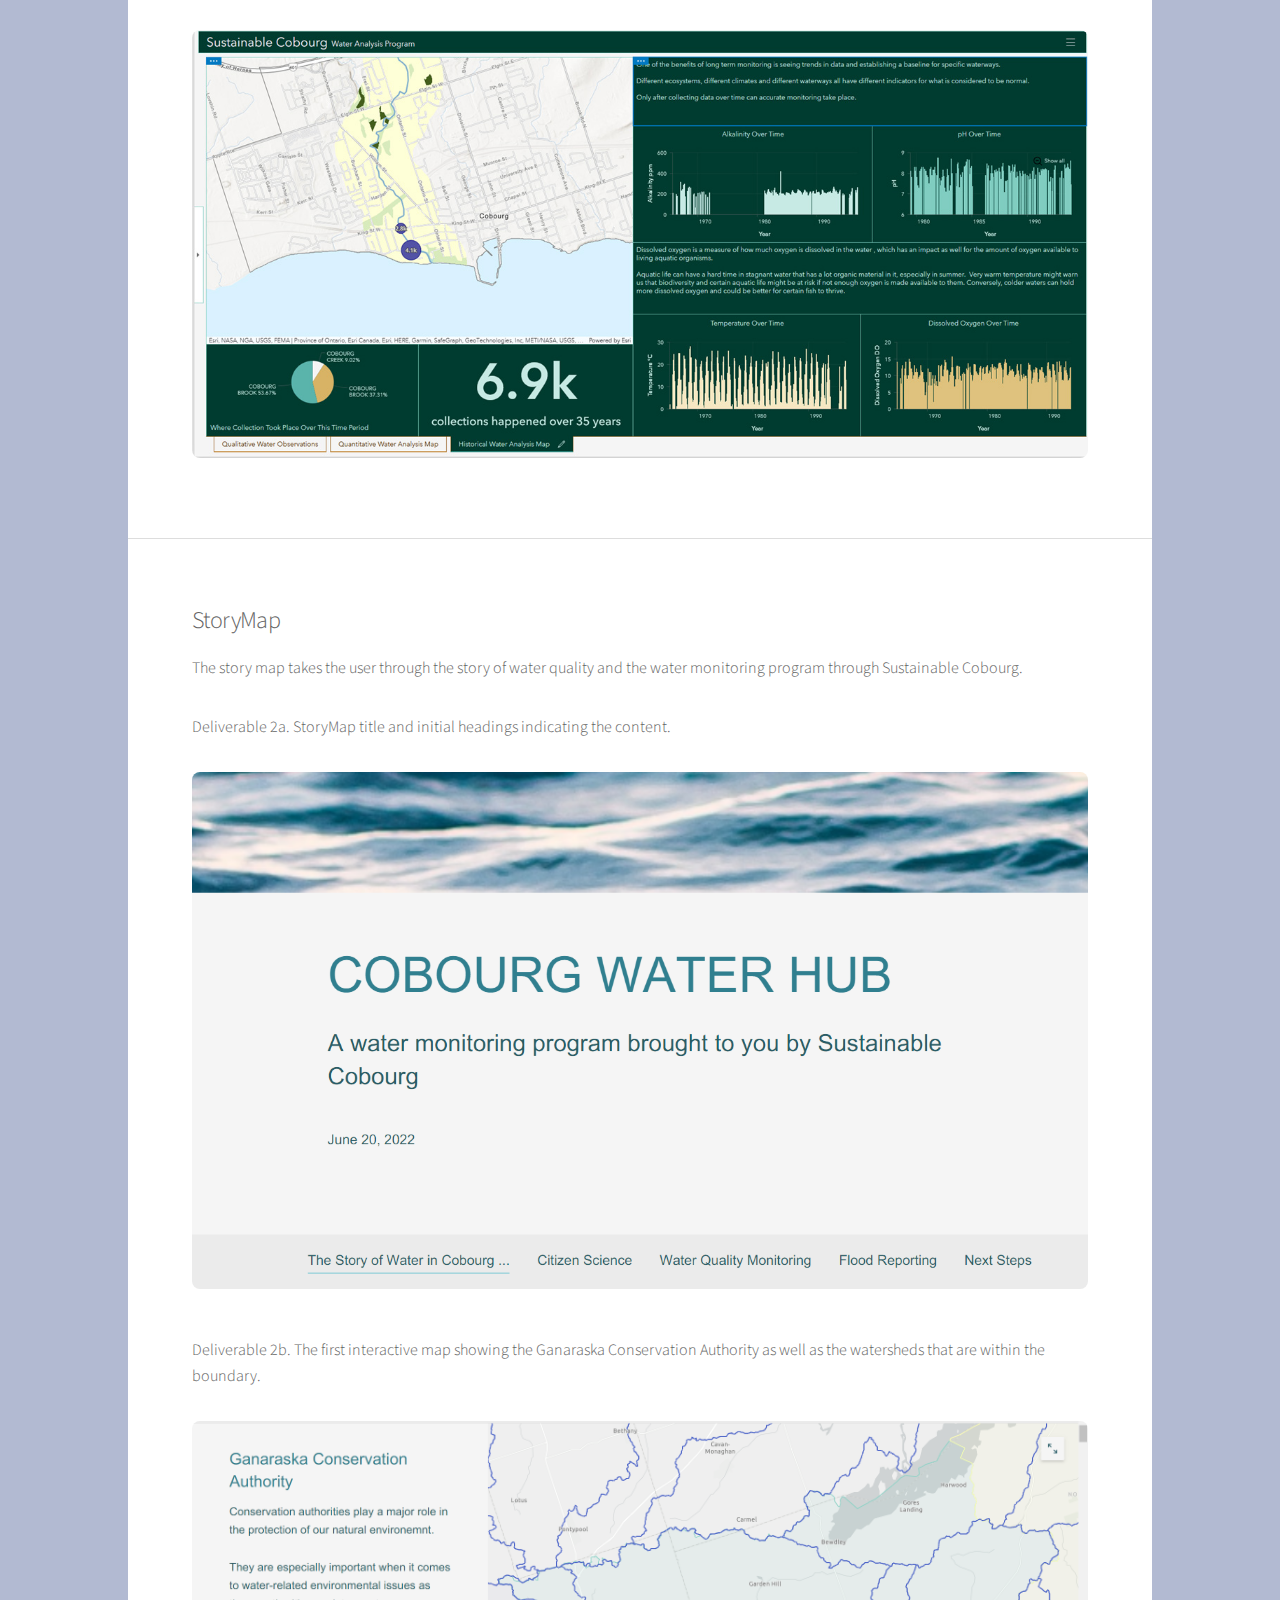
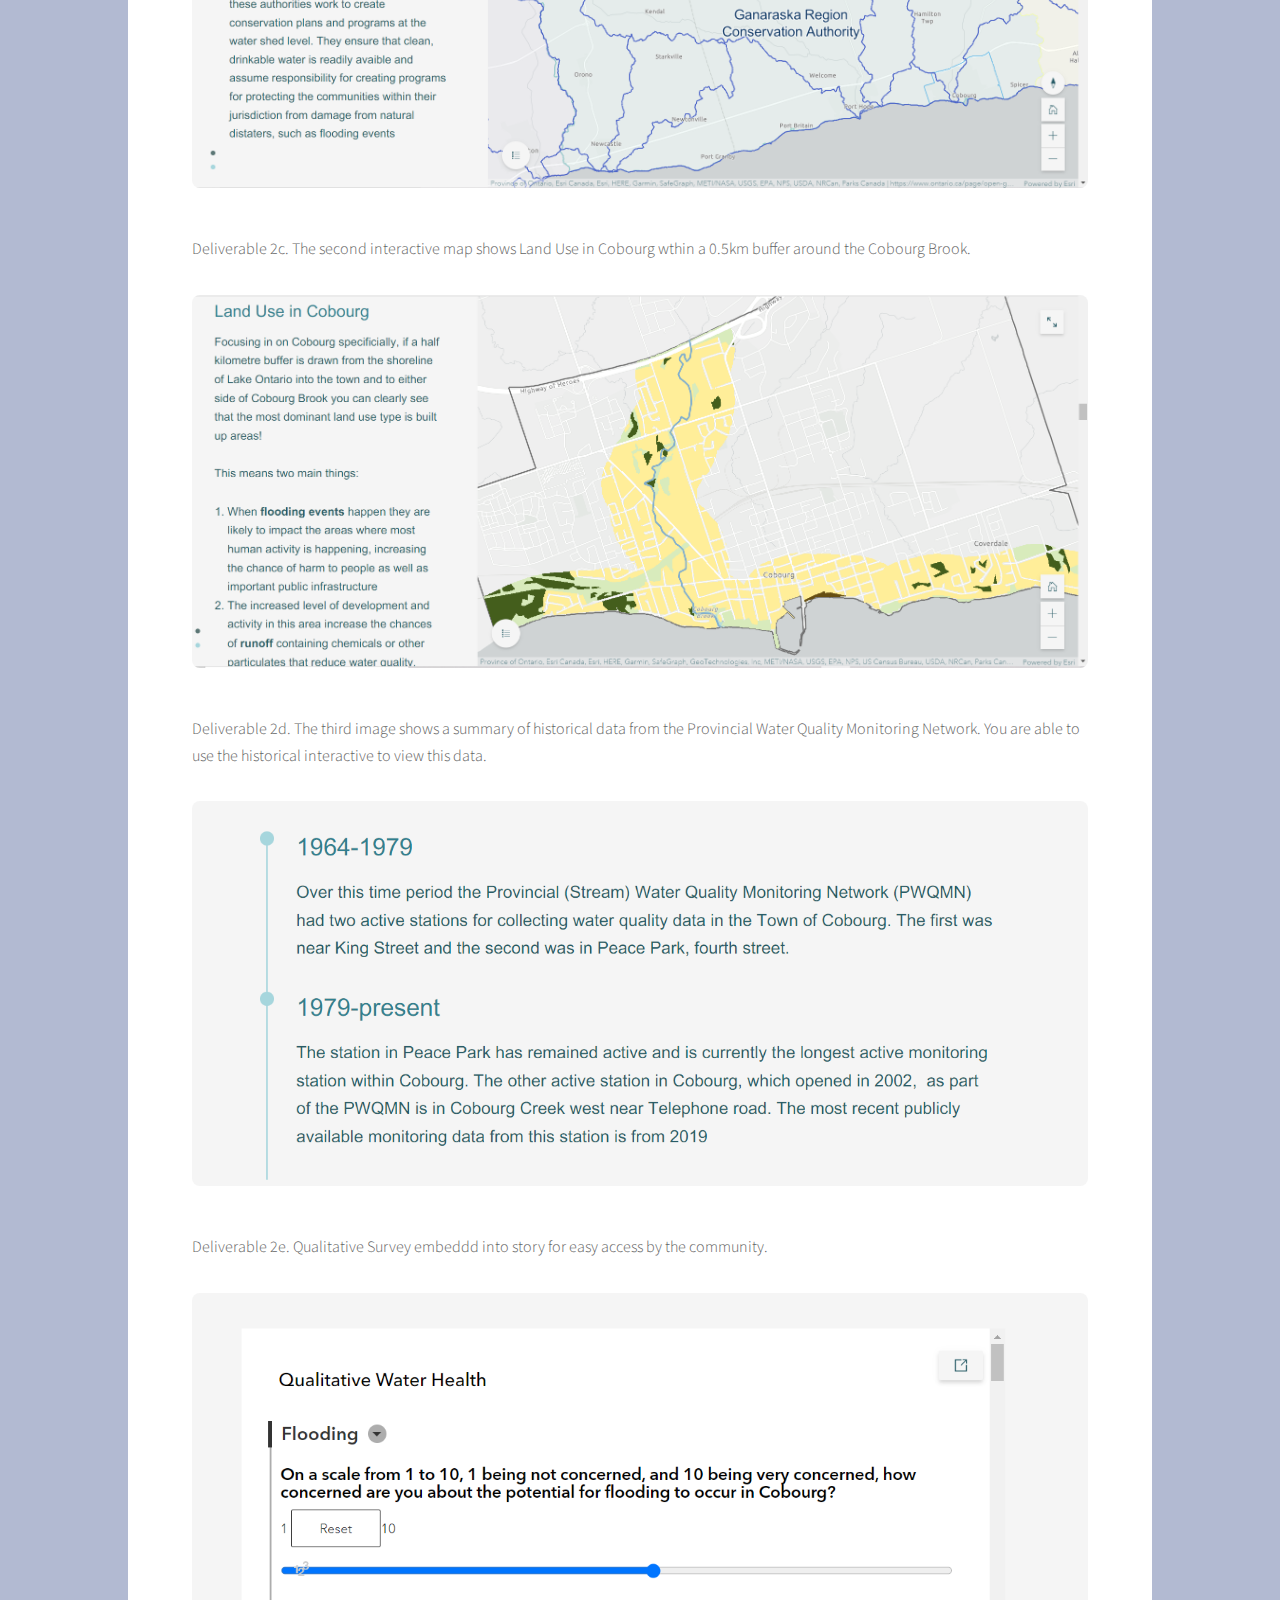
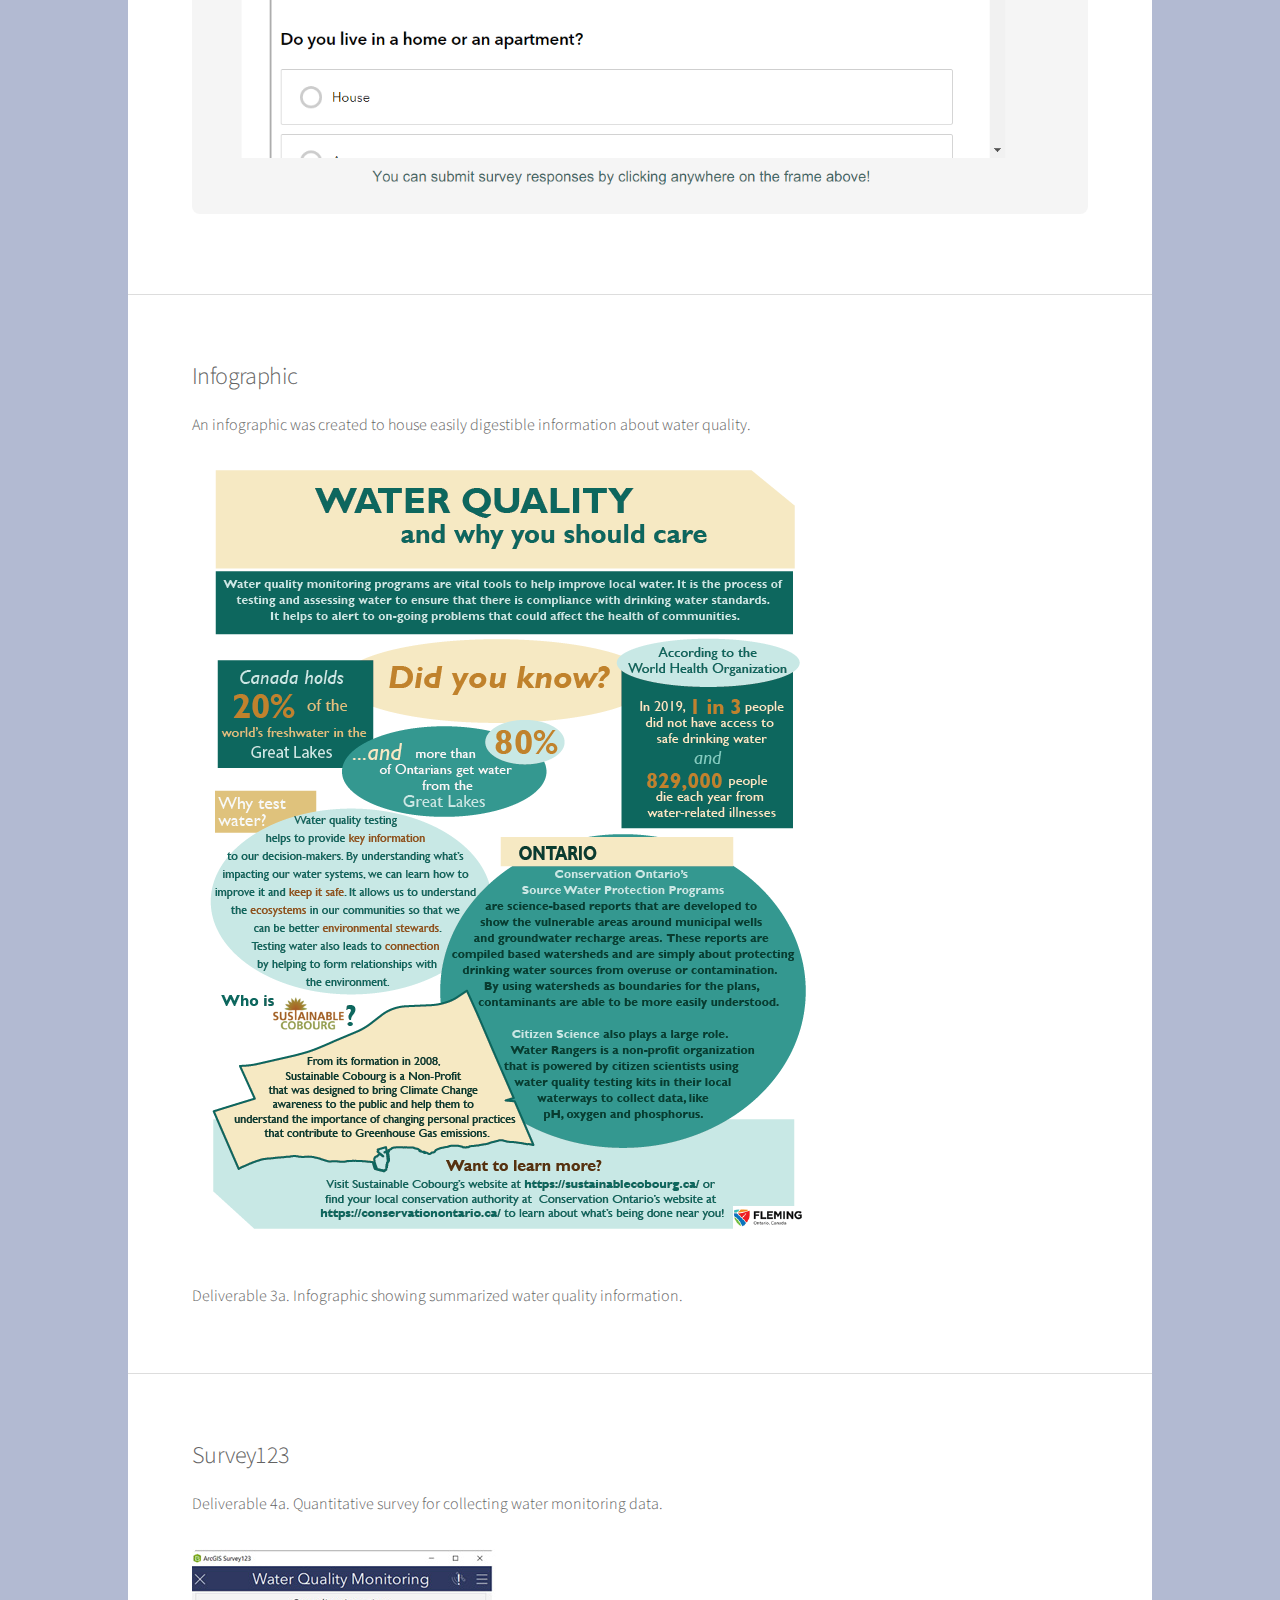
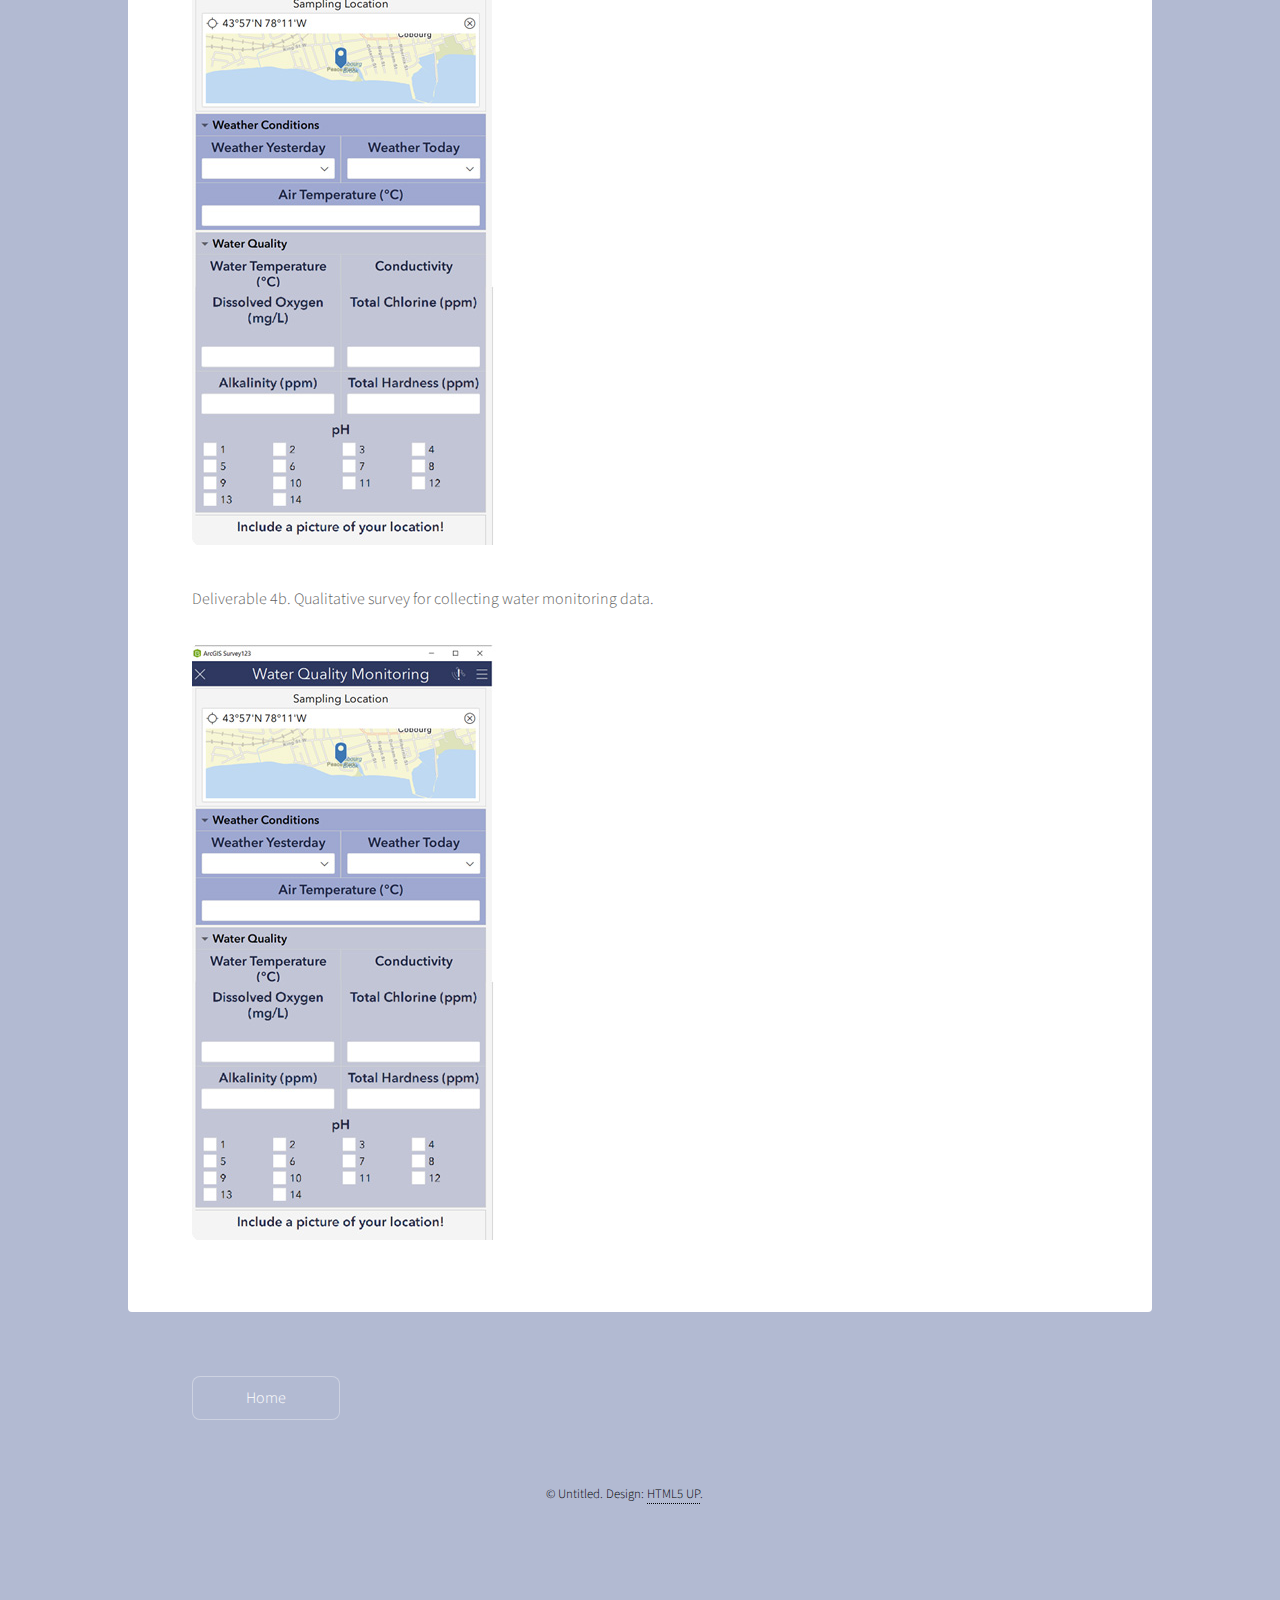
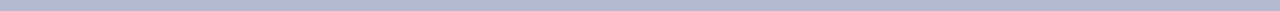
==== commit 3ec7c419: "rheh" ====
--- a/Deliv.html
+++ b/Deliv.html
@@ -63,17 +63,19 @@
 
 						<section id="content" class="main">
 							<h2>Infographic</h2>
-							<p><img src = "images/infographic.png"> </p>
-							<p>Deliverable 3a. Quantitative survey for collecting water monitoring data. </p>
+							<p>An infographic was created to house easily digestible information about water quality.</p>
+							<p><img src = "images/Collaborative_Infographic_Update.png"> </p>
+							<p>Deliverable 3a. Infographic showing summarized water quality information. </p>
 							
 						</section>
 							
 						<section id="content" class="main">
 							<h2>Survey123</h2>
+							<p>Deliverable 4a. Quantitative survey for collecting water monitoring data. </p>
 							<p><img src = "images/quant_survey.jpg"> </p>
-							<p>Deliverable 3a. Quantitative survey for collecting water monitoring data. </p>
+							<p>Deliverable 4b. Qualitative survey for collecting water monitoring data. </p>
 							<p><img src = "images/quant_survey.jpg"> </p>
-							<p>Deliverable 3b. Qualitative survey for collecting water monitoring data. </p>
+							
 						</section>
 
 					</div>
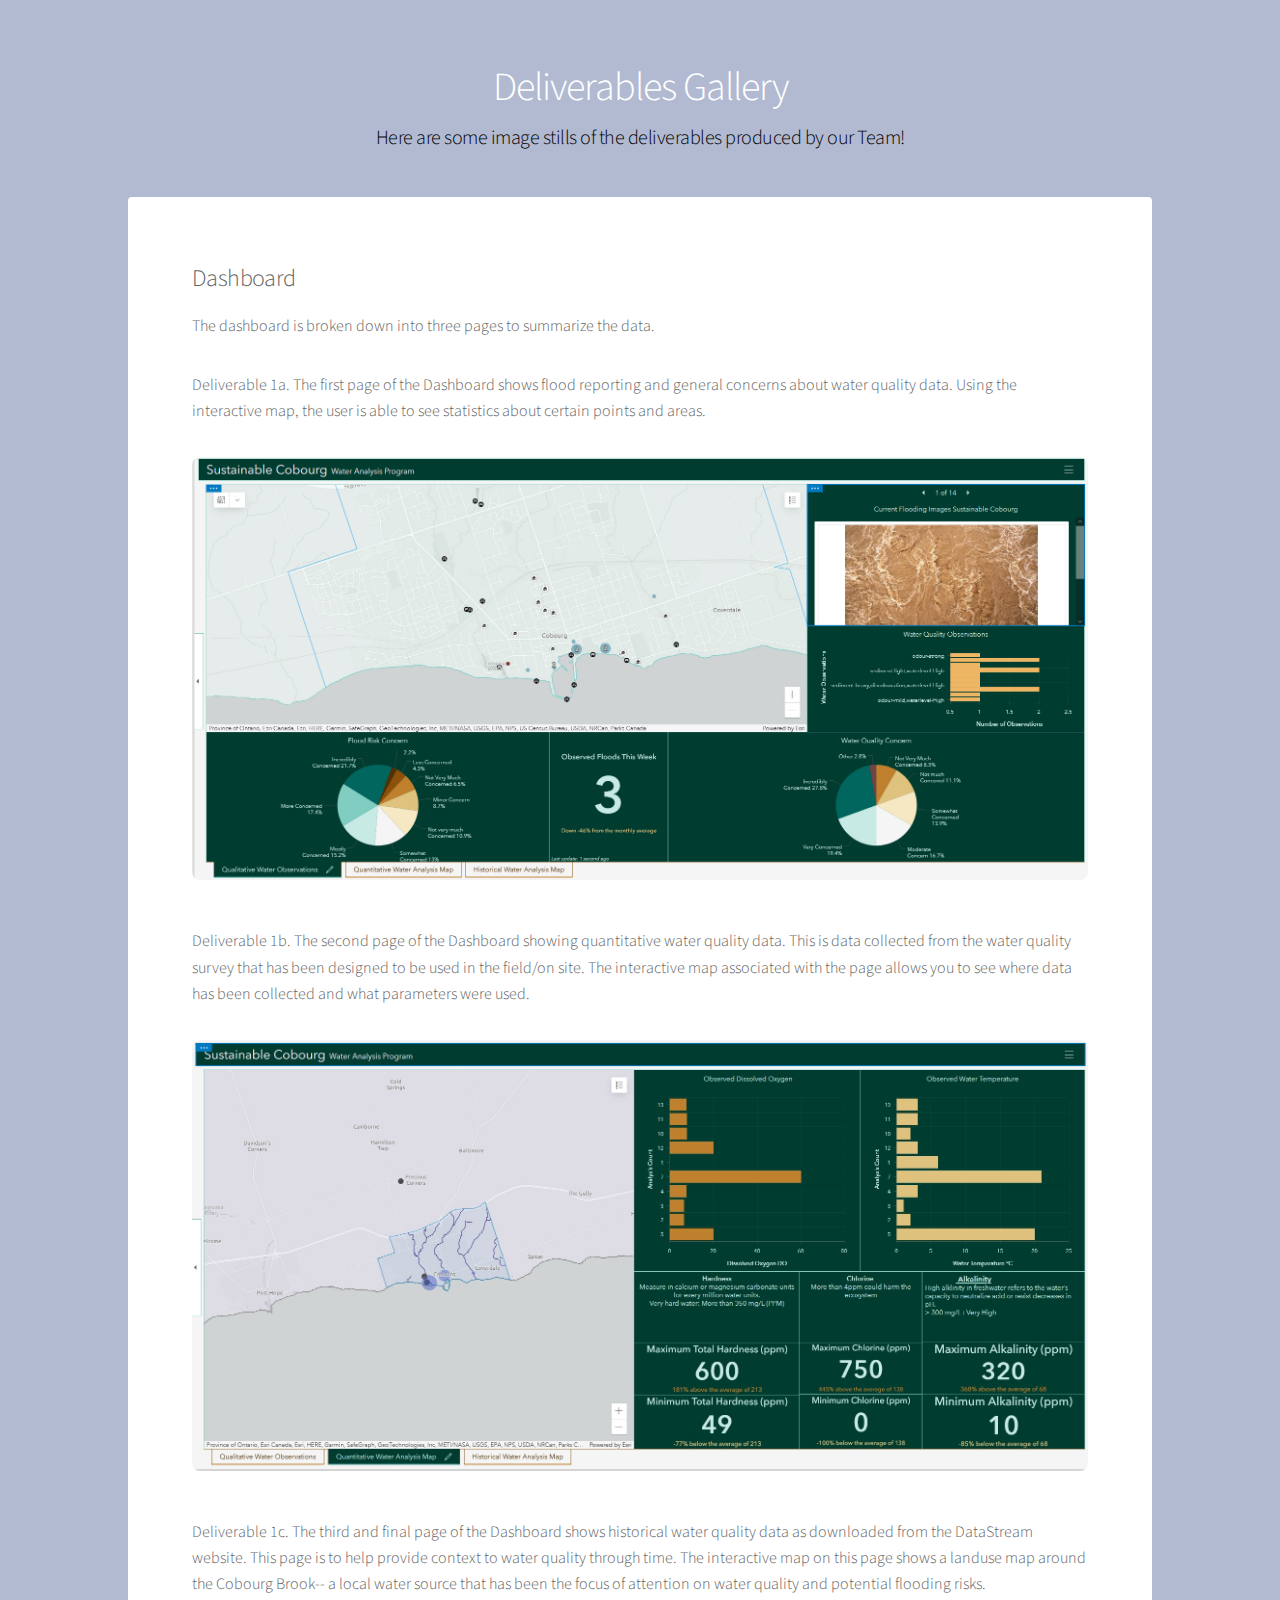
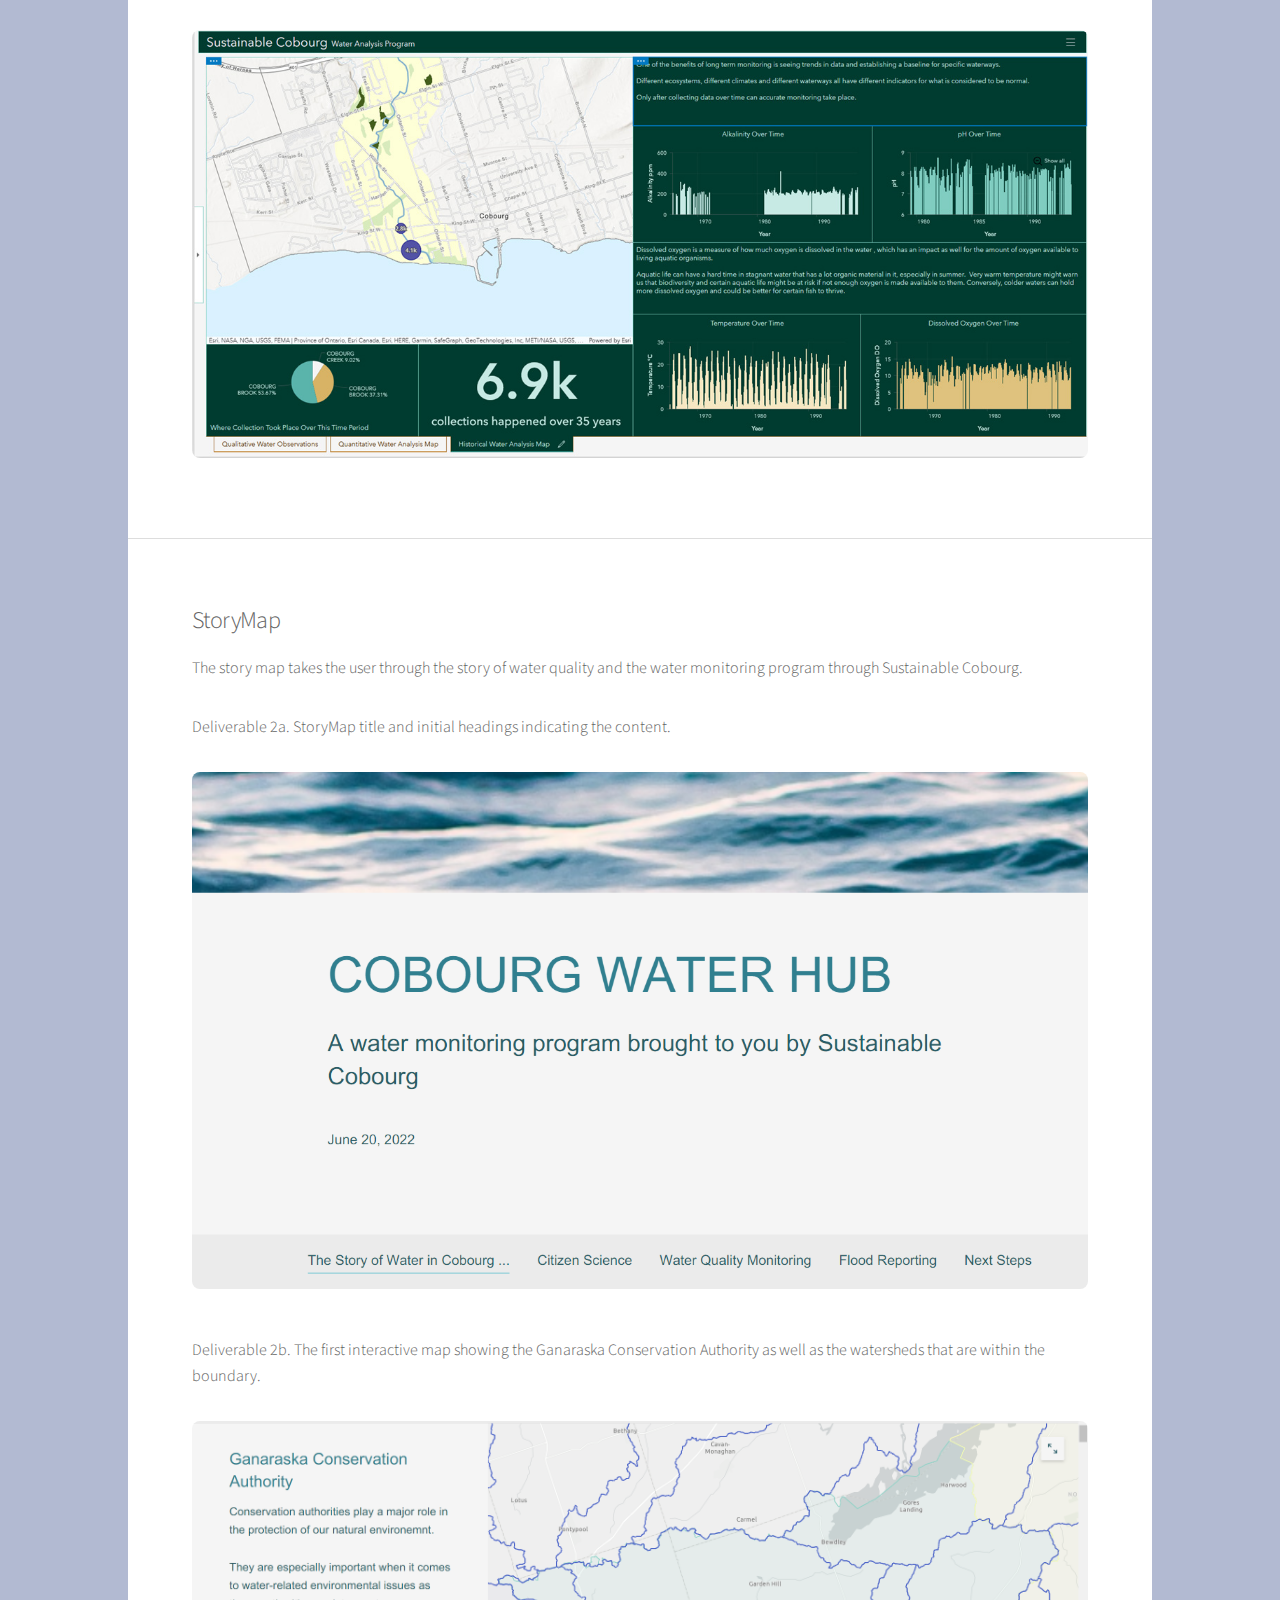
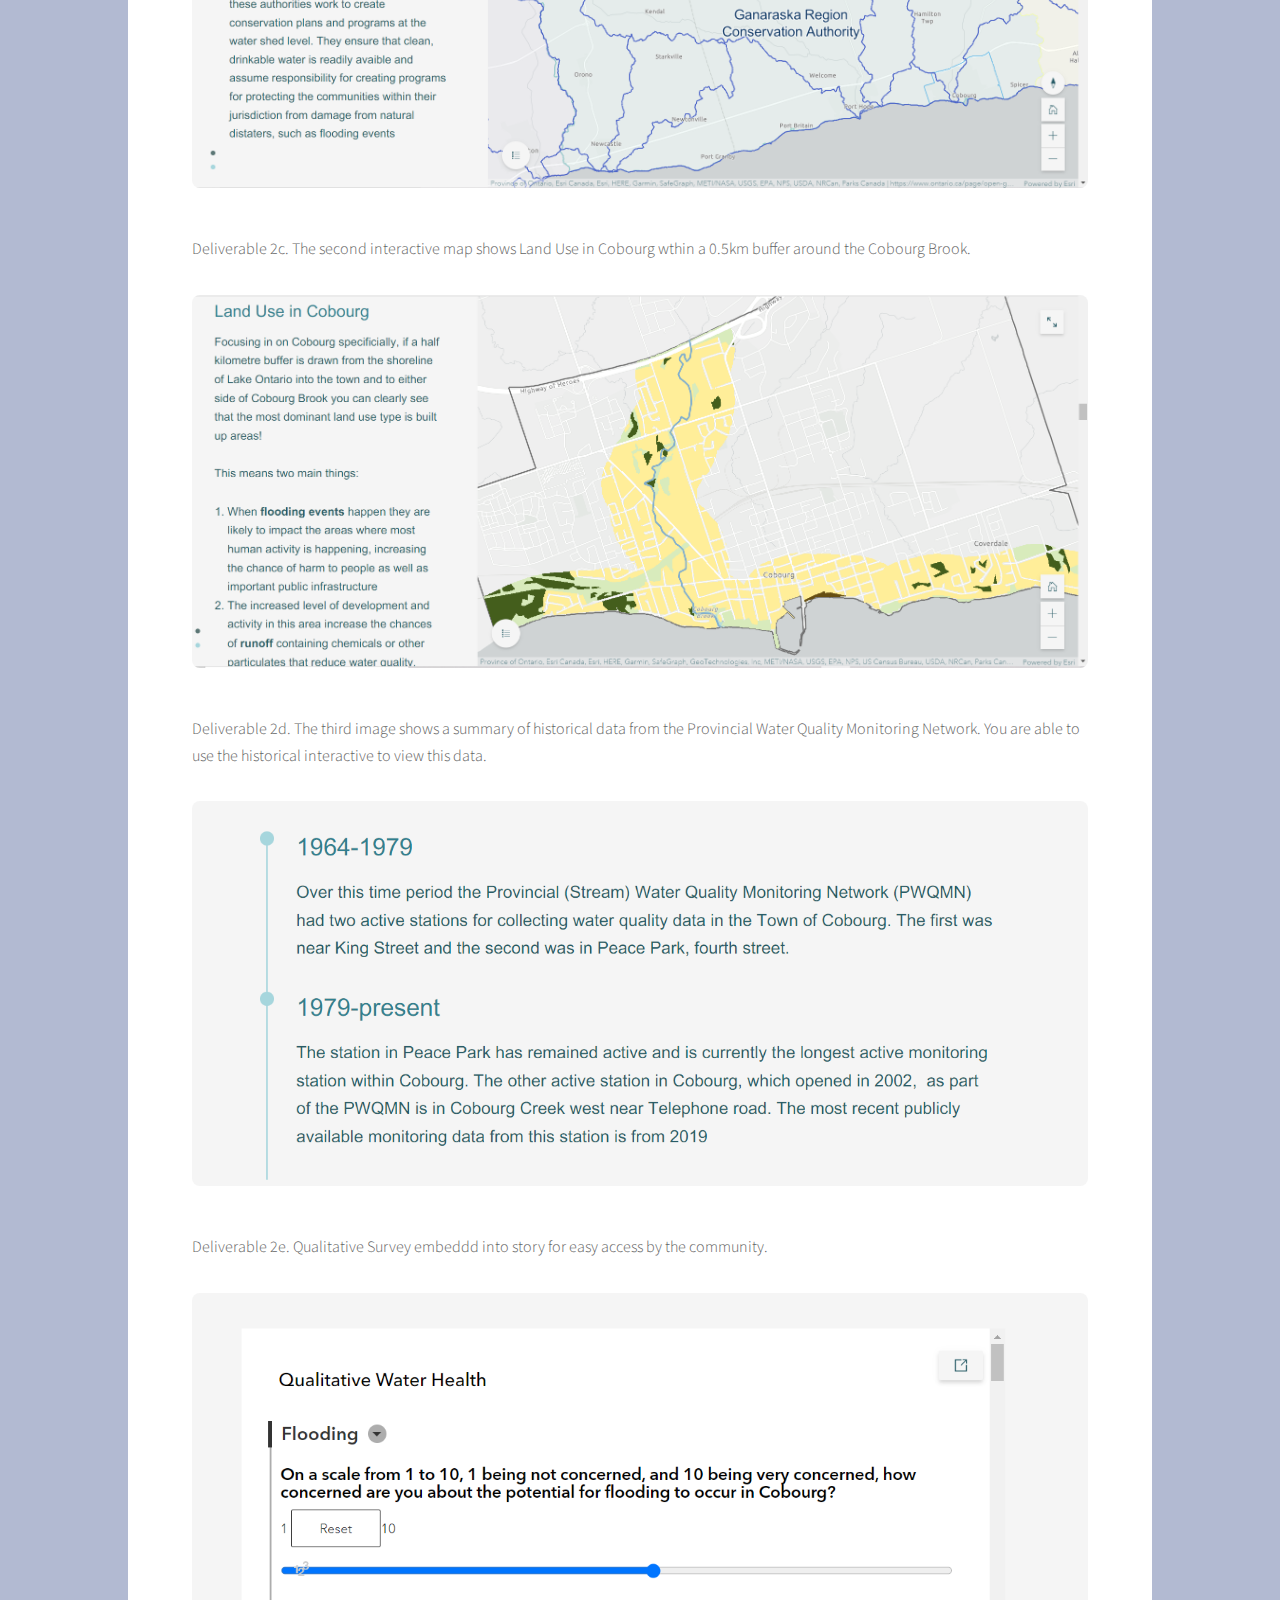
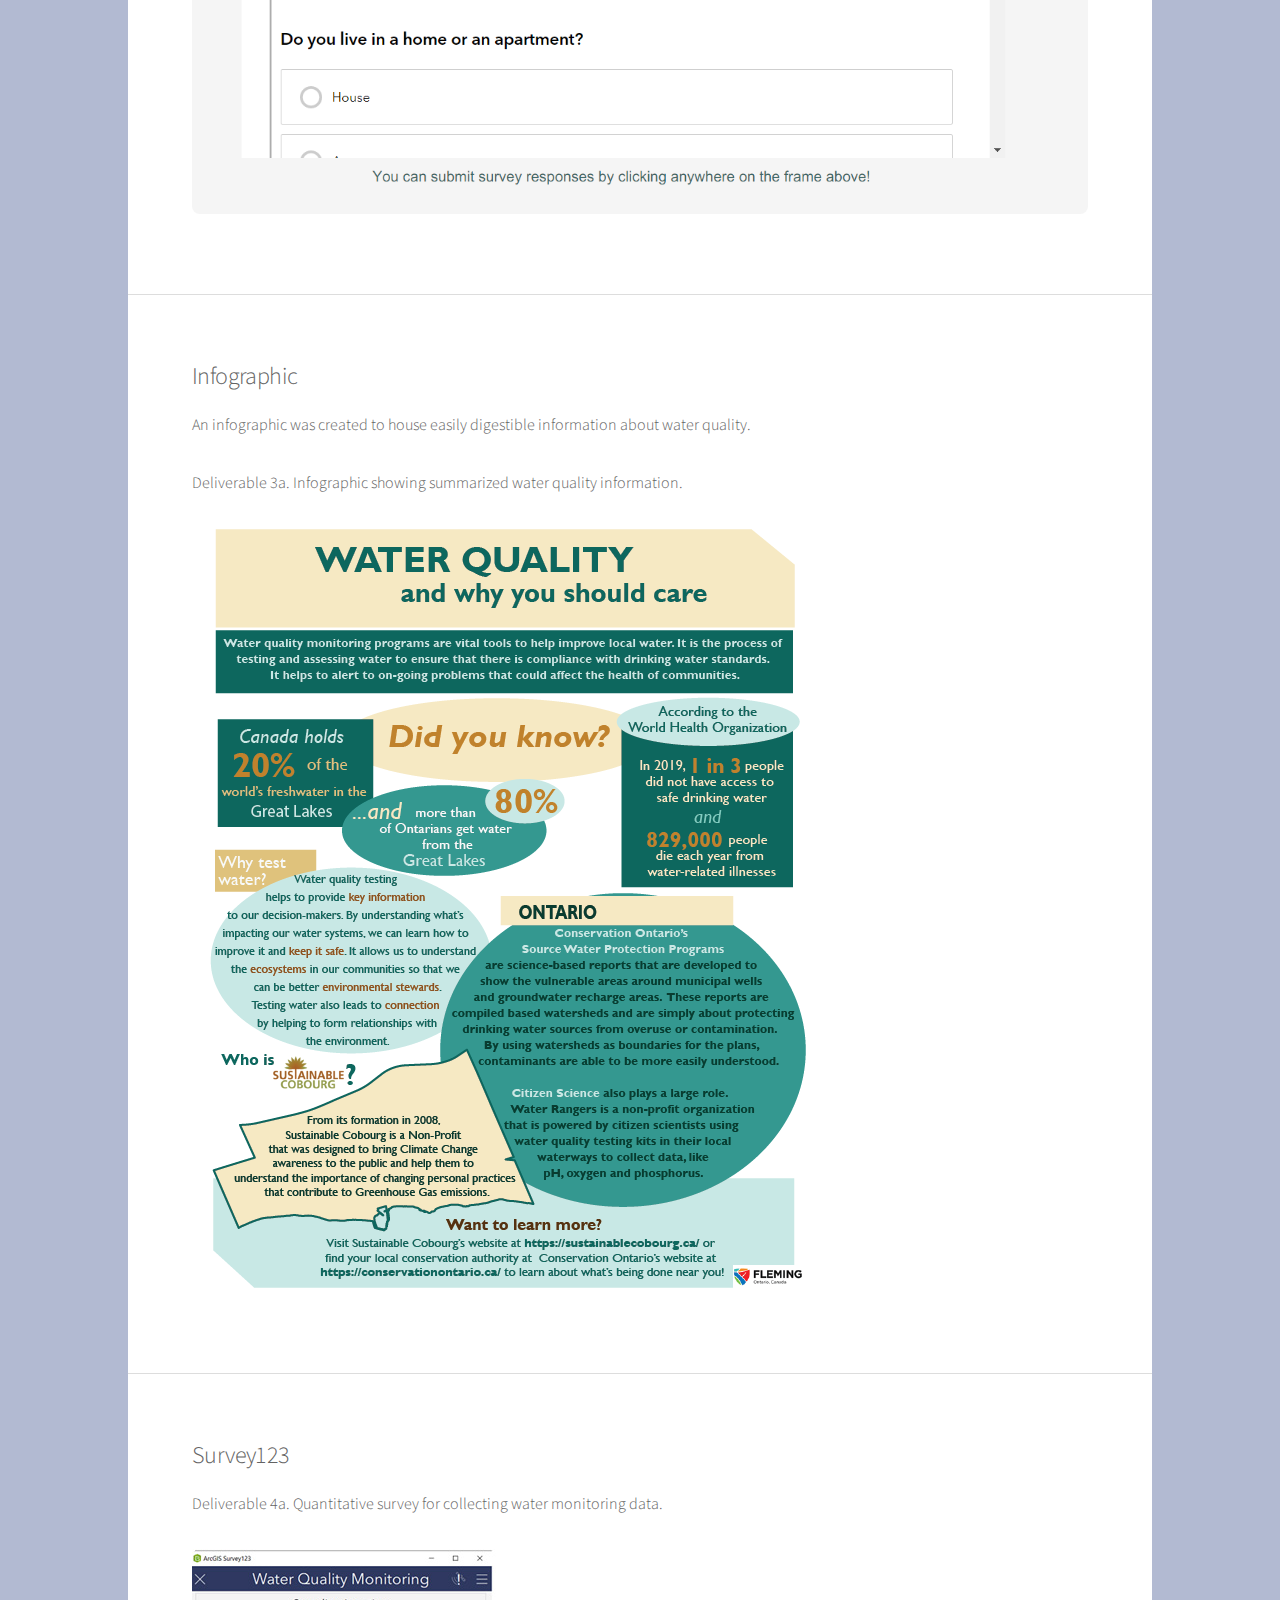
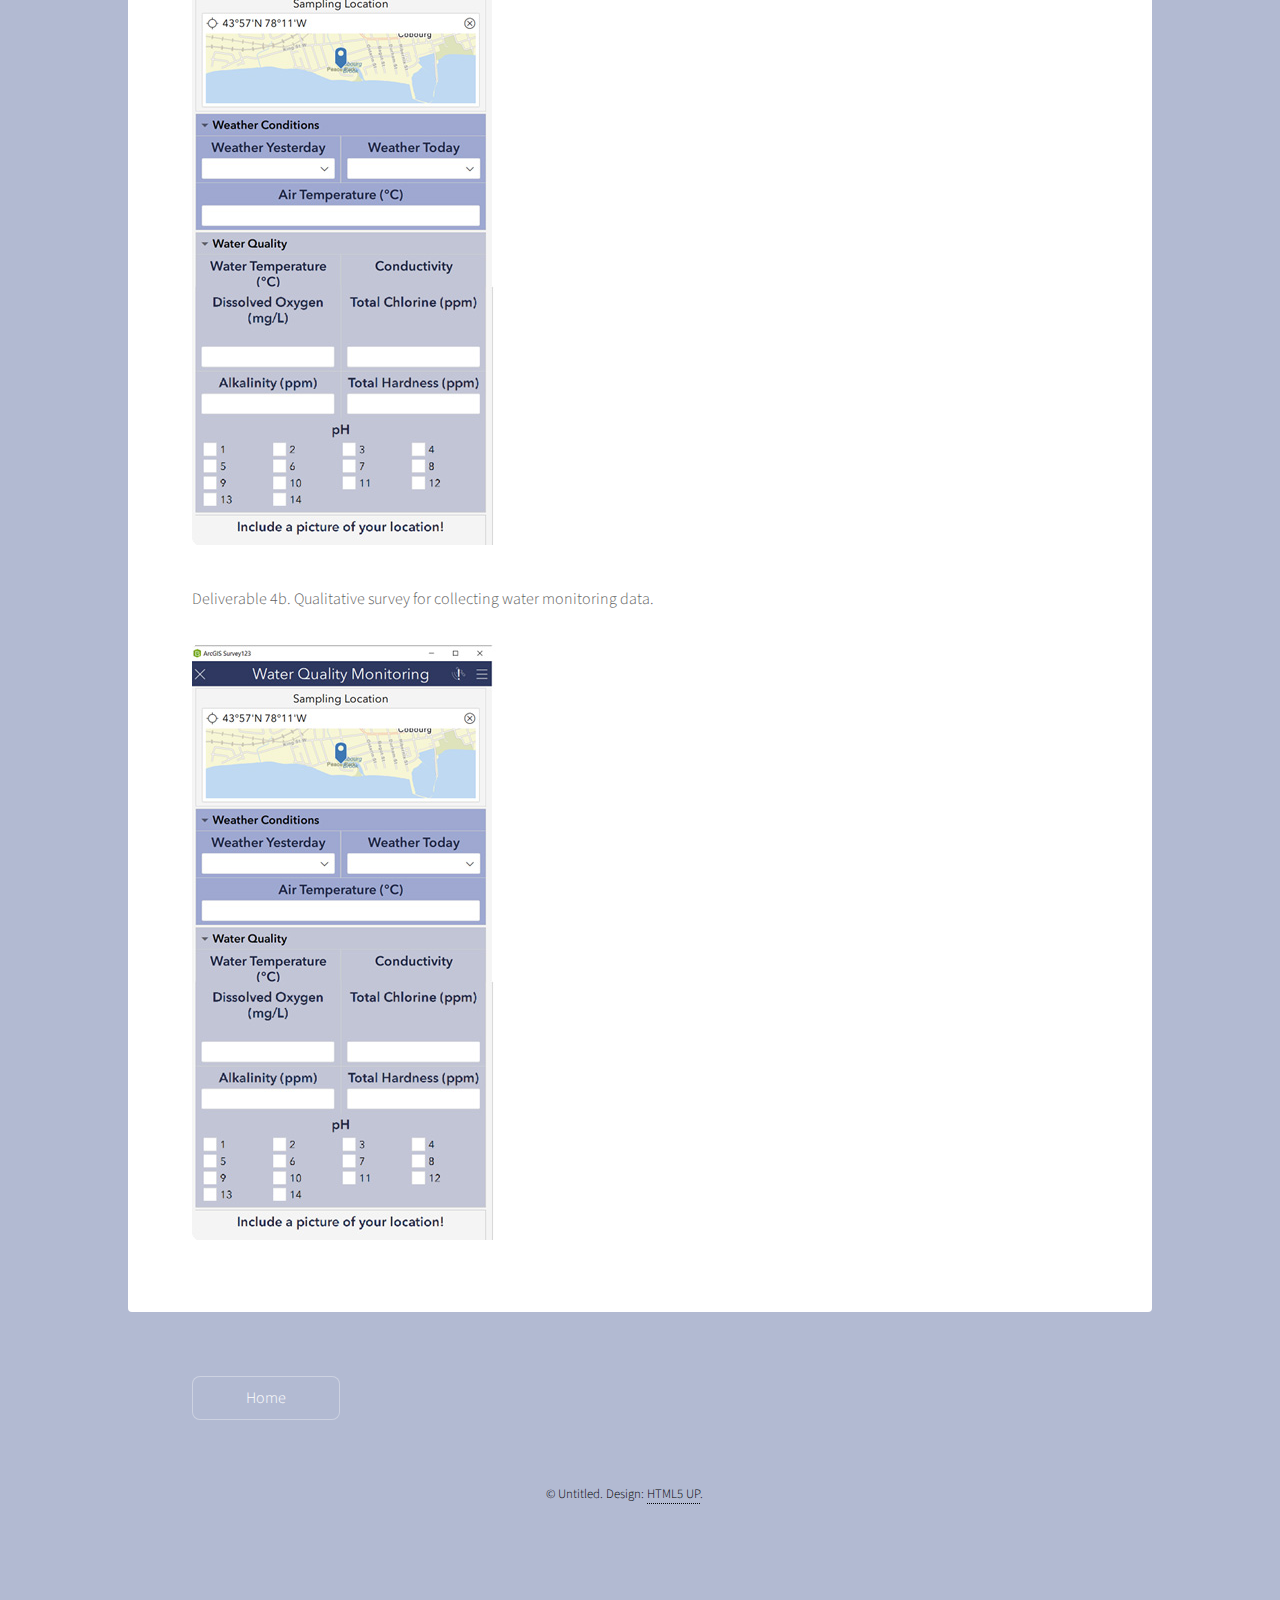
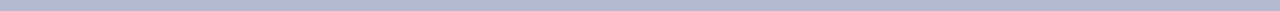
==== commit 5cb157a3: "rhsr" ====
--- a/Deliv.html
+++ b/Deliv.html
@@ -64,8 +64,9 @@
 						<section id="content" class="main">
 							<h2>Infographic</h2>
 							<p>An infographic was created to house easily digestible information about water quality.</p>
+							<p>Deliverable 3a. Infographic showing summarized water quality information. </p>
 							<p><img src = "images/Collaborative_Infographic_Update.png"> </p>
-							<p>Deliverable 3a. Infographic showing summarized water quality information. </p>
+							
 							
 						</section>
 							
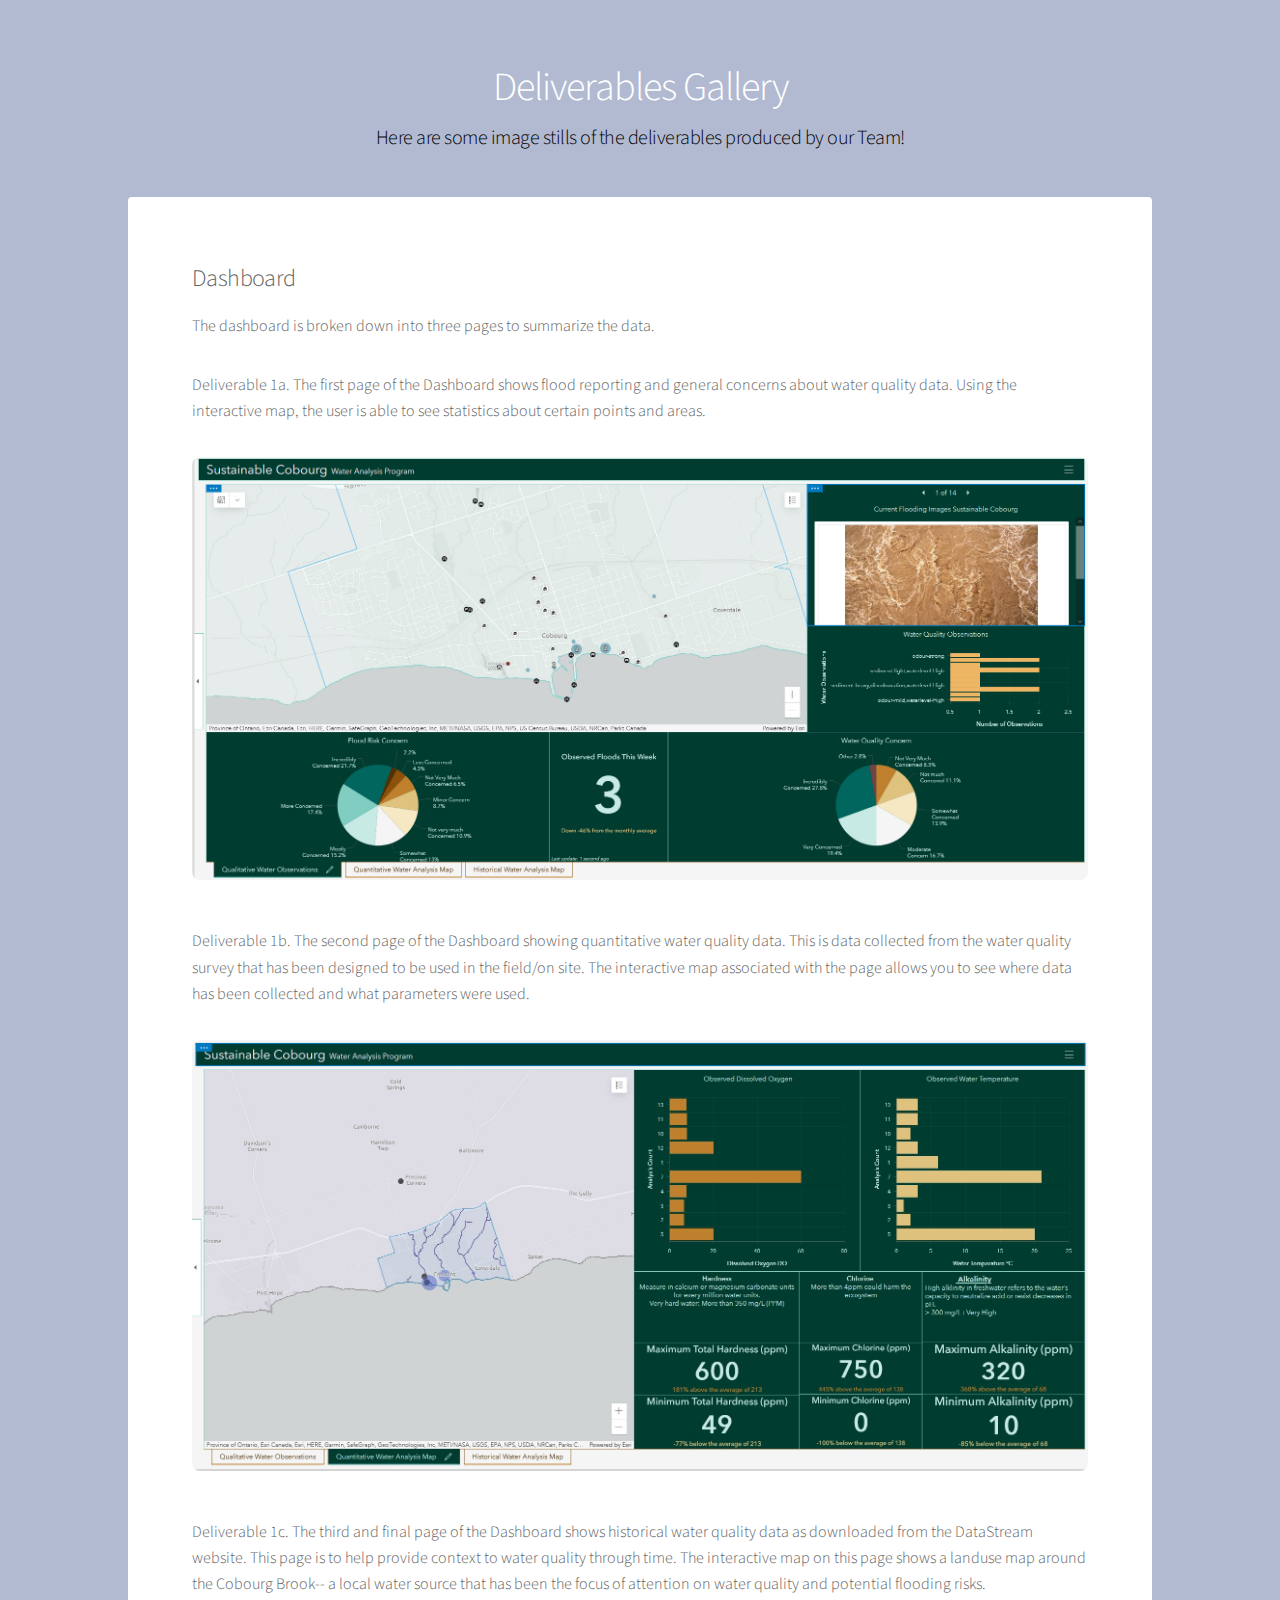
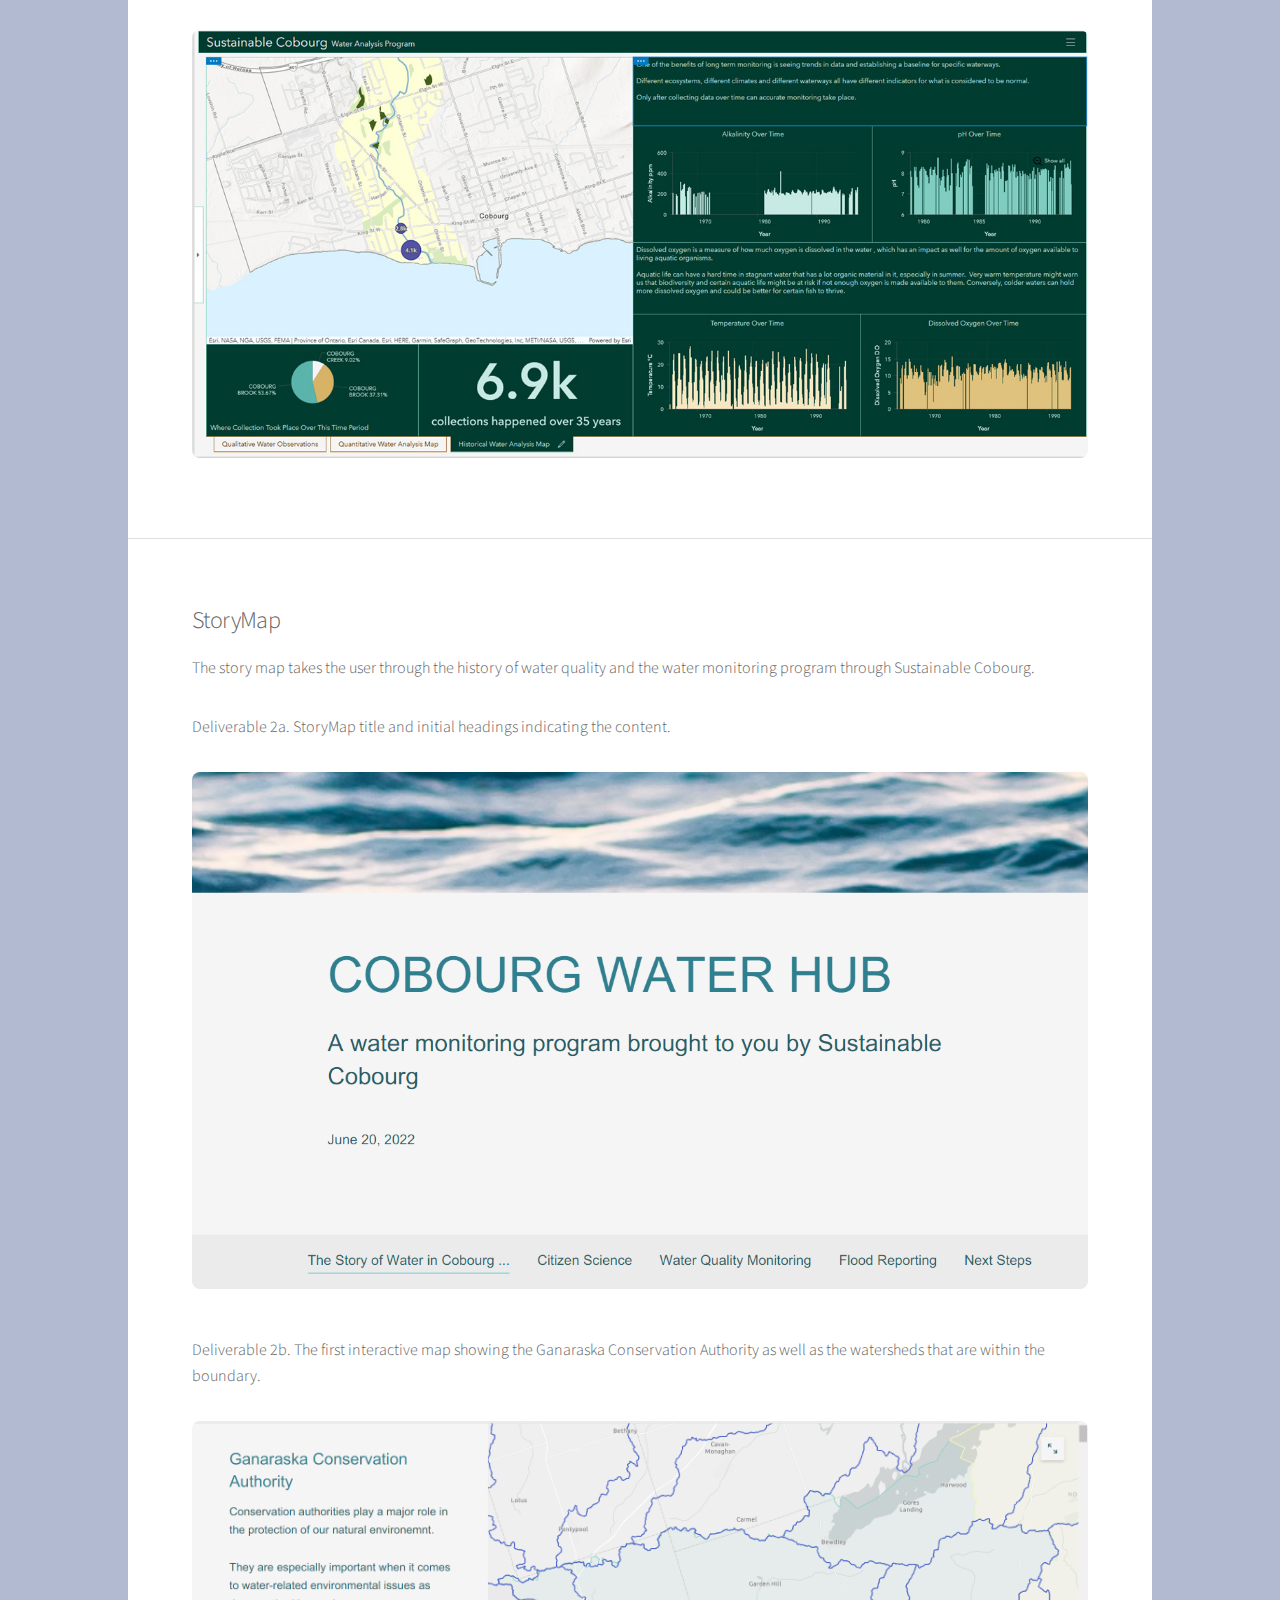
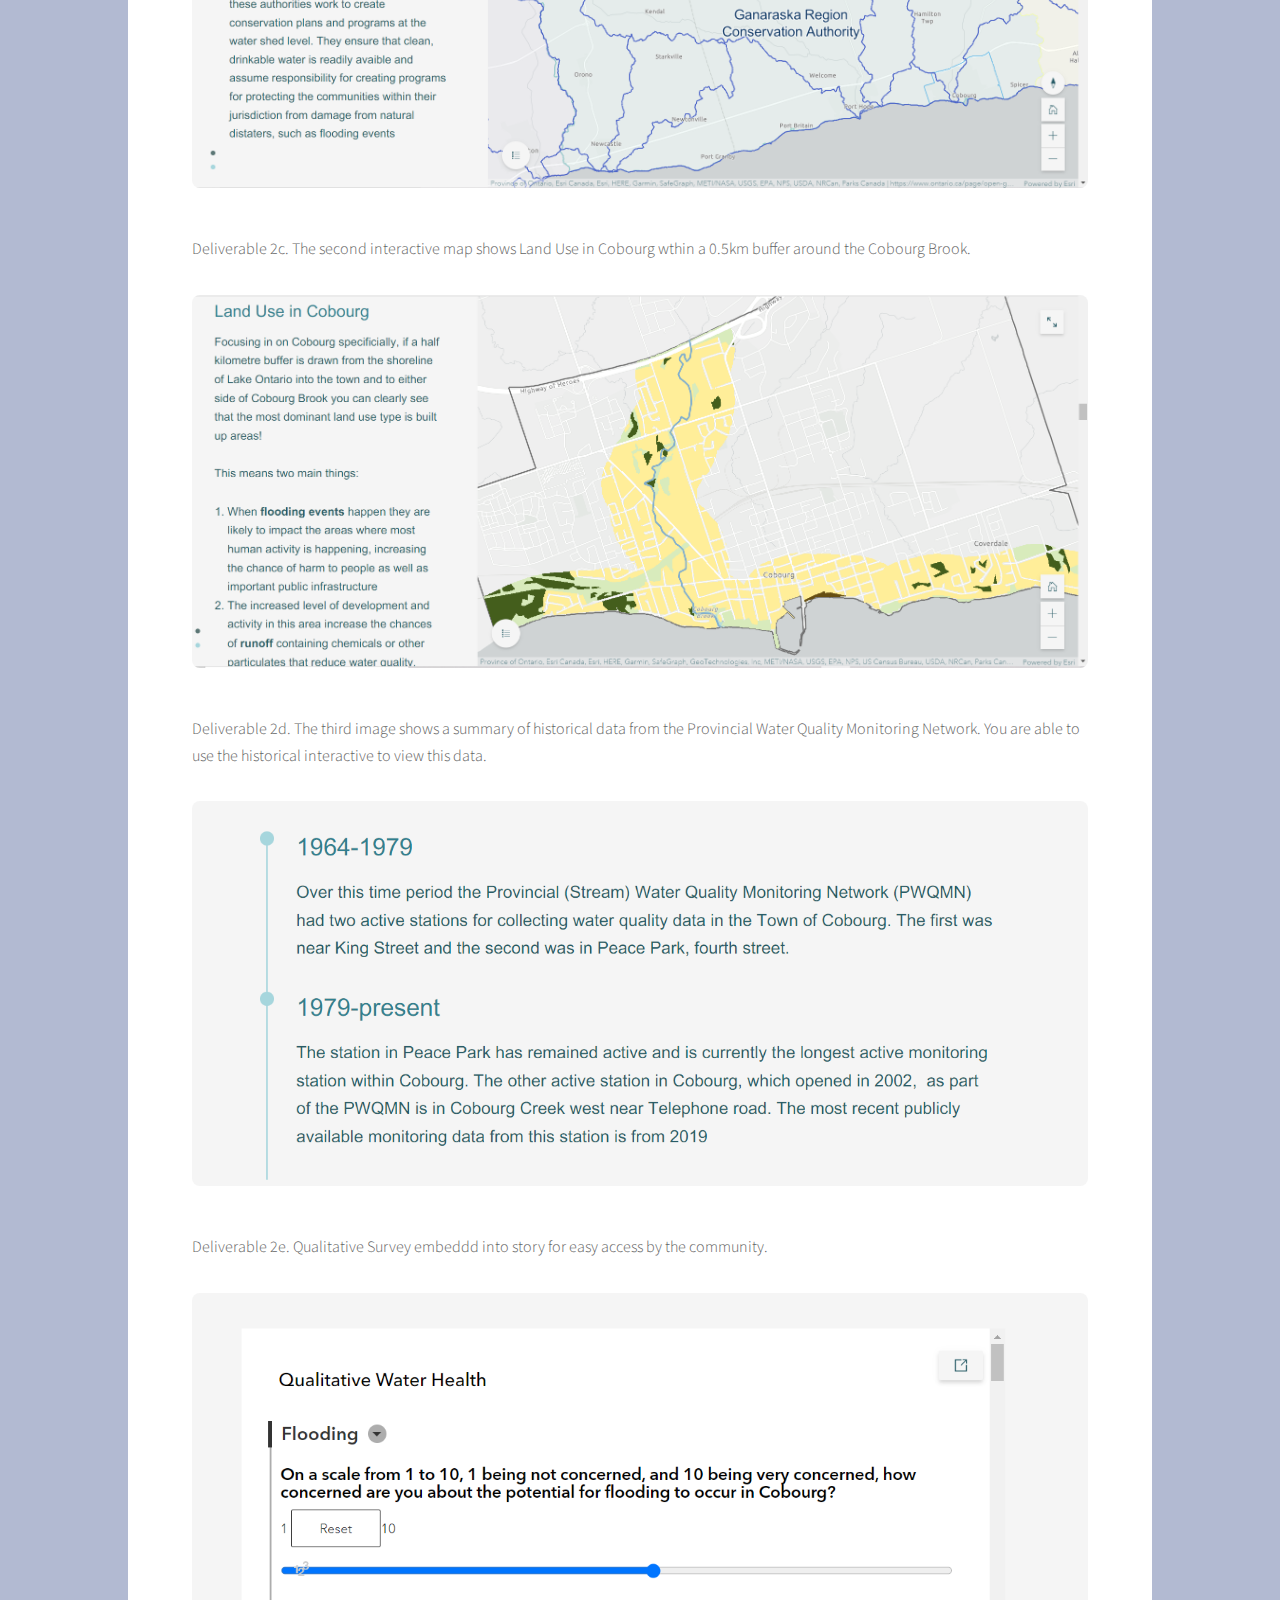
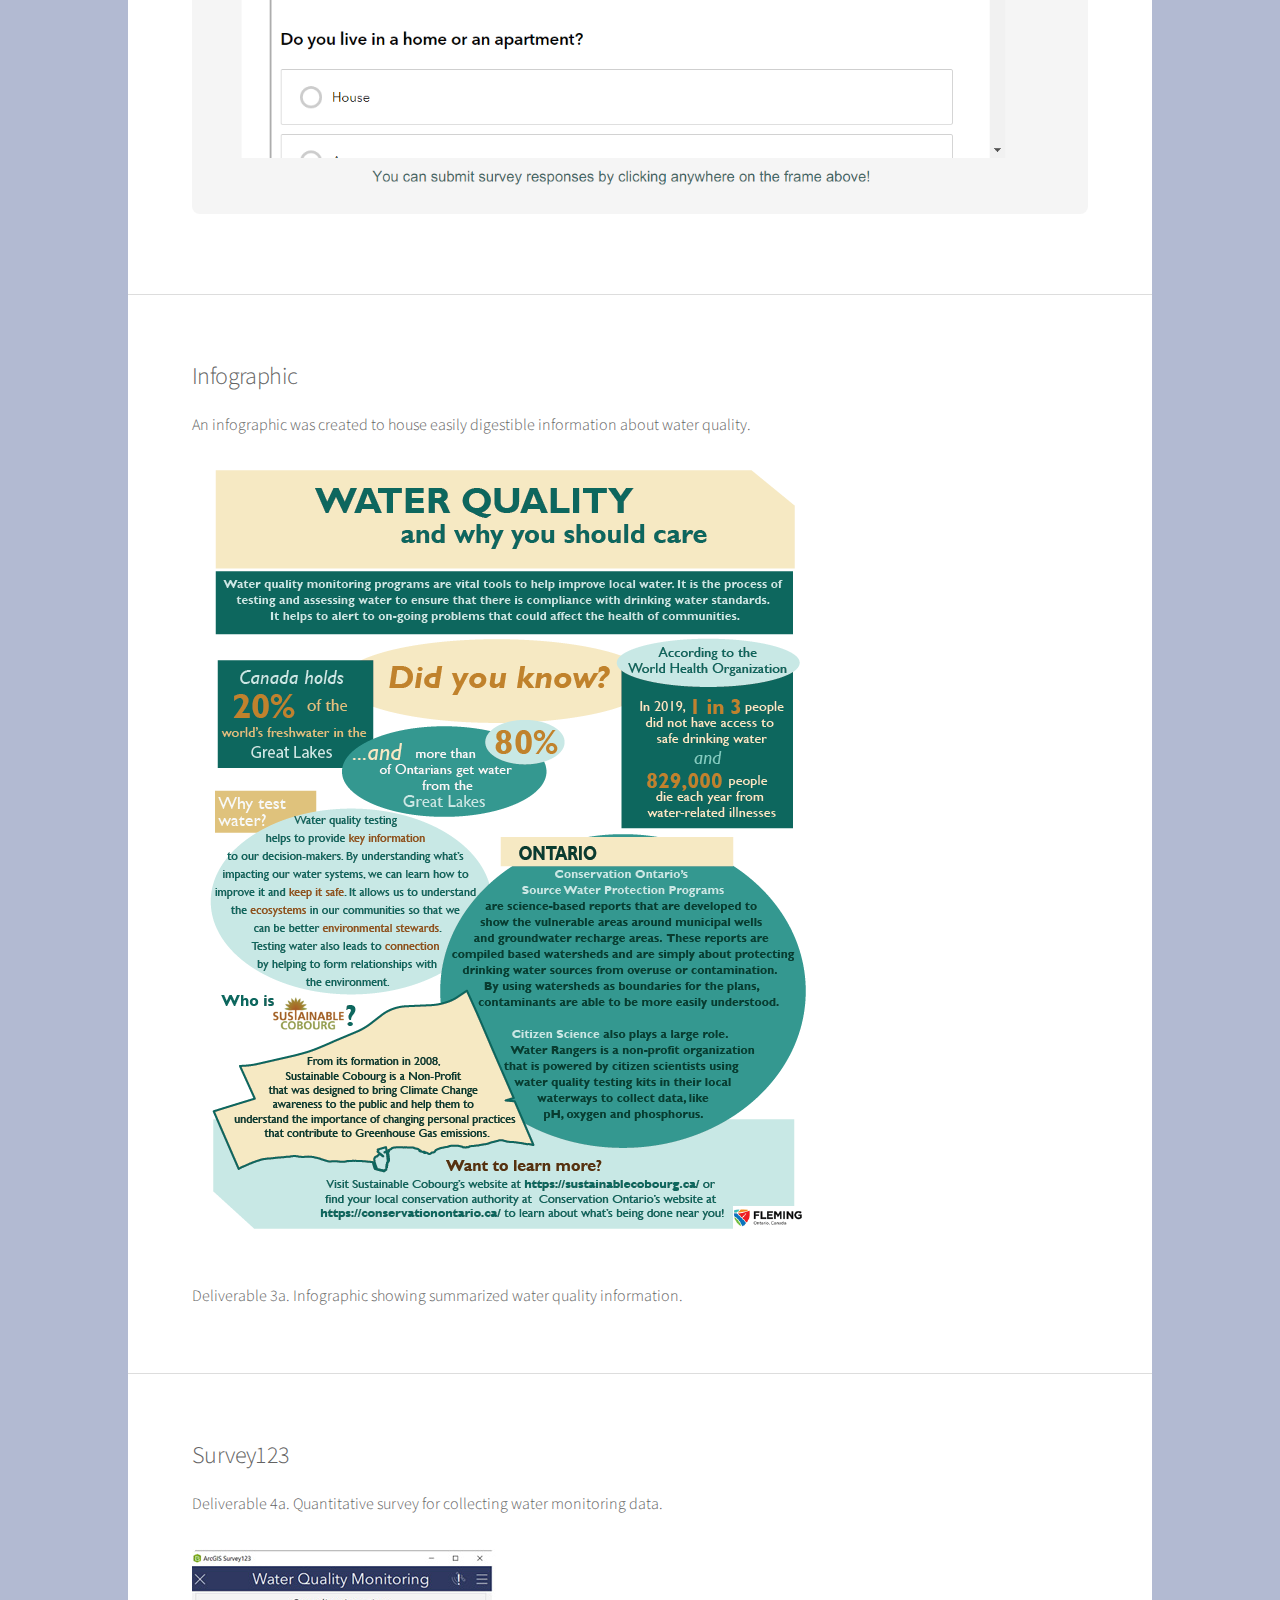
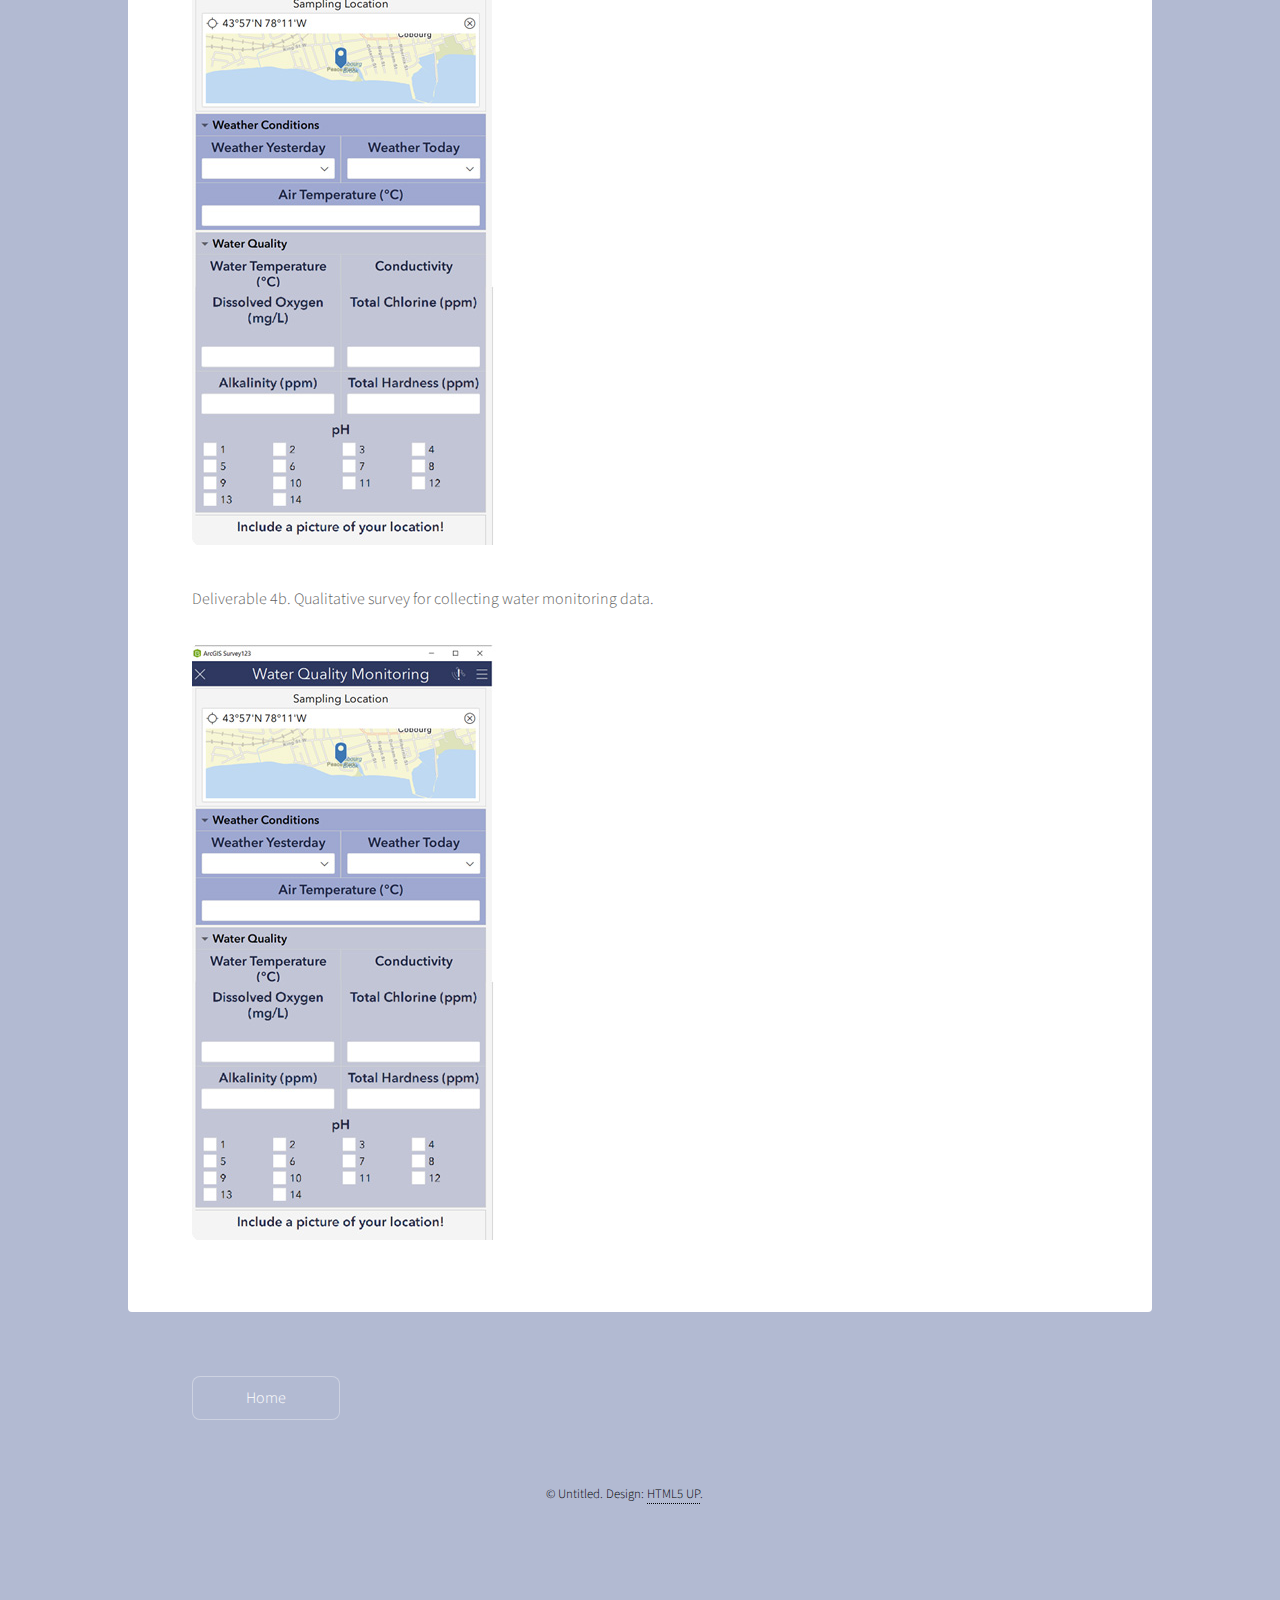
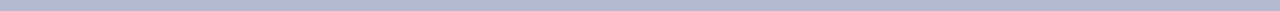
==== commit 6705af33: "troubleshooting" ====
--- a/Deliv.html
+++ b/Deliv.html
@@ -47,7 +47,7 @@
 						</section>
 						<section id="content" class="main">
 							<h2>StoryMap</h2>
-							<p>The story map takes the user through the story of water quality and the water monitoring program through Sustainable Cobourg.</p>
+							<p>The story map takes the user through the history of water quality and the water monitoring program through Sustainable Cobourg.</p>
 							<p>Deliverable 2a. StoryMap title and initial headings indicating the content. </p>
 							<p><img src = "images/smap1.png" class="image main"> </p>
 							<p>Deliverable 2b. The first interactive map showing the Ganaraska Conservation Authority as well as the watersheds that are within the boundary. </p>
@@ -64,9 +64,8 @@
 						<section id="content" class="main">
 							<h2>Infographic</h2>
 							<p>An infographic was created to house easily digestible information about water quality.</p>
+							<p><img src = "images/Collaborative_Infographic_Update.png"> </p>
 							<p>Deliverable 3a. Infographic showing summarized water quality information. </p>
-							<p><img src = "images/Collaborative_Infographic_Update.png"> </p>
-							
 							
 						</section>
 							
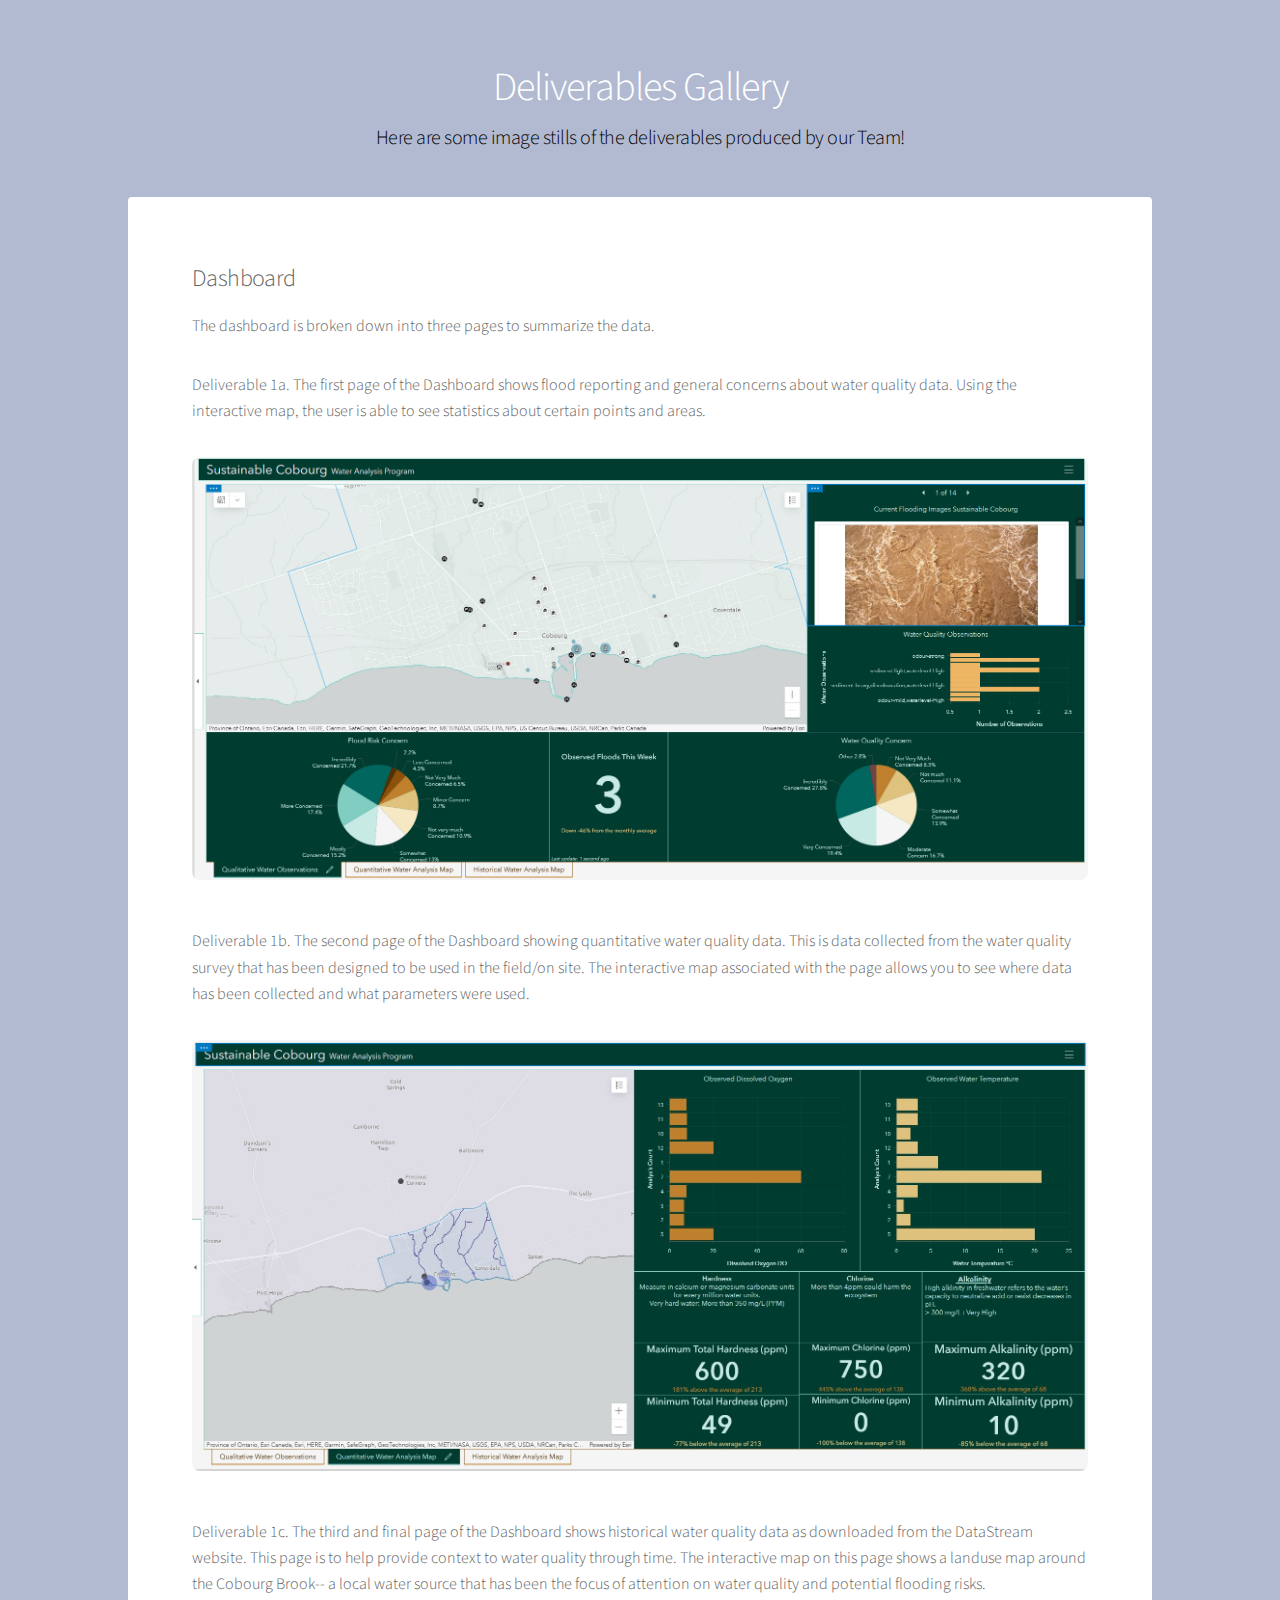
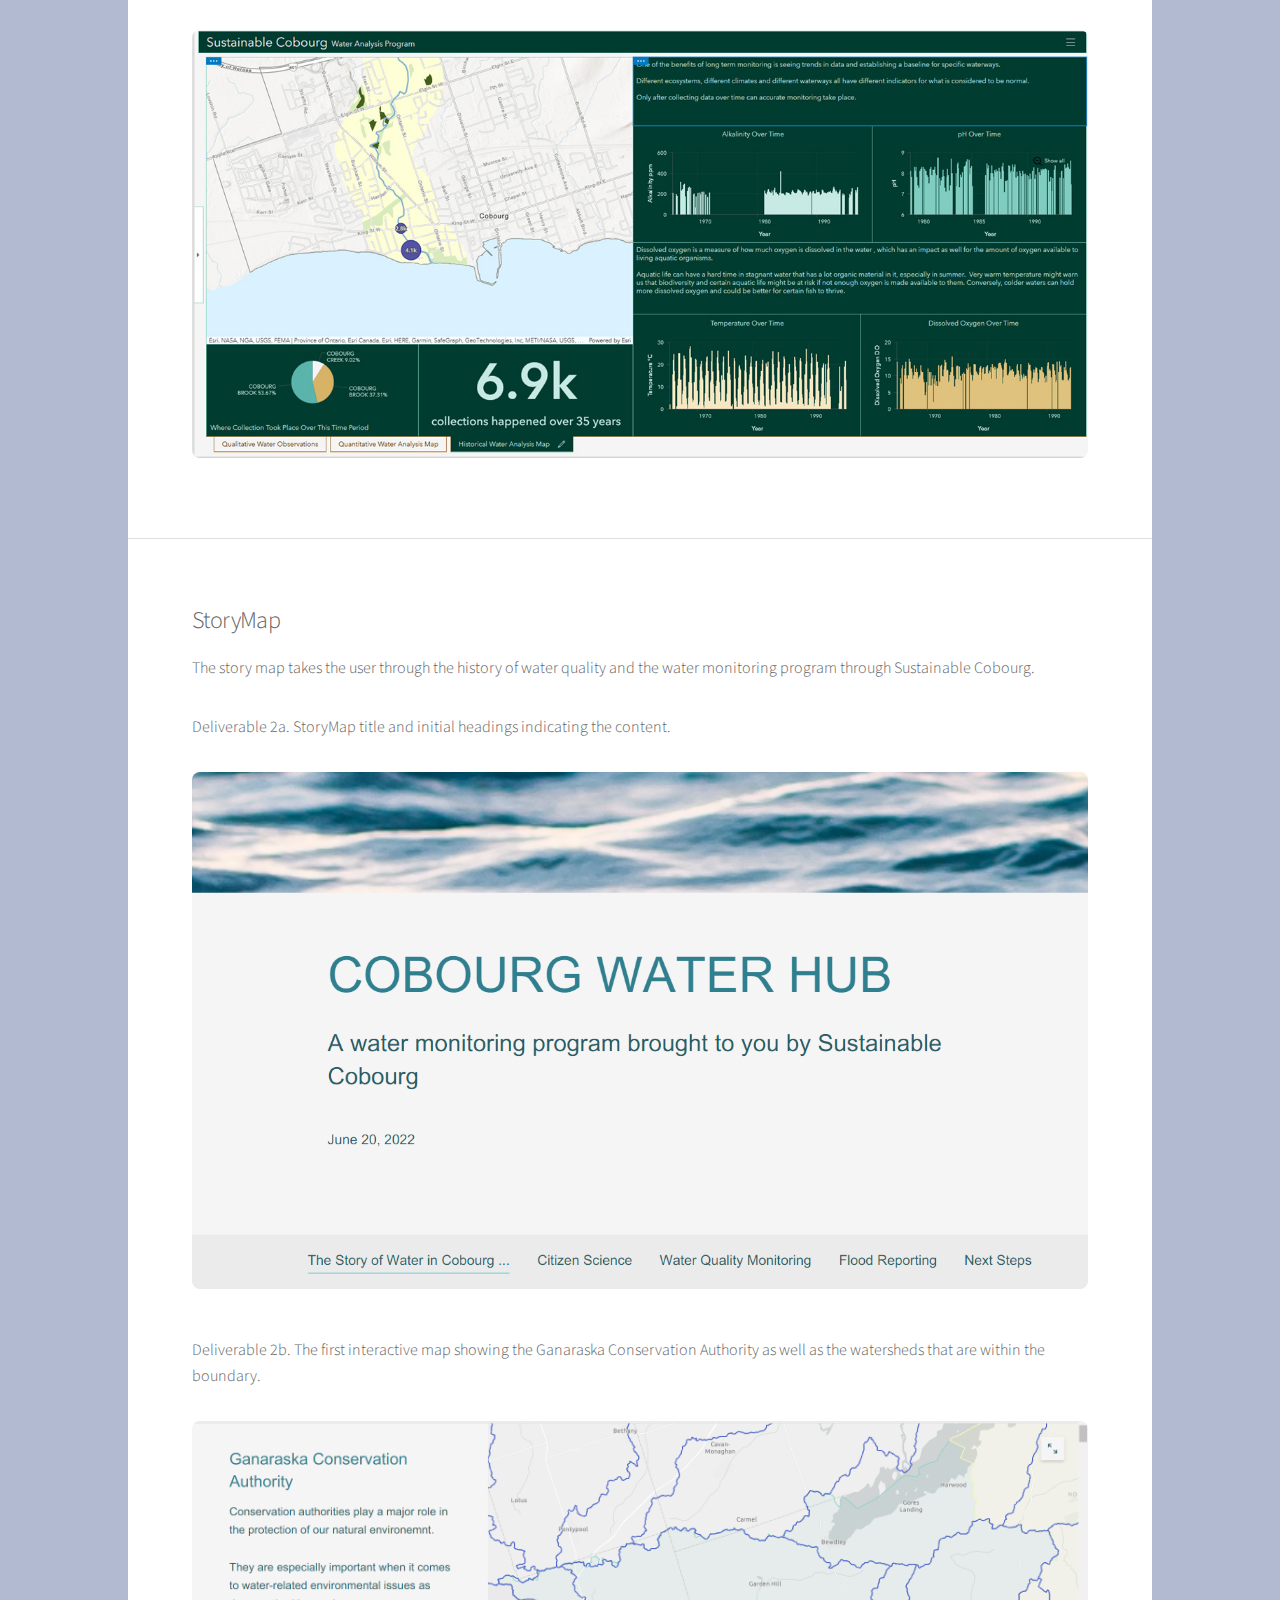
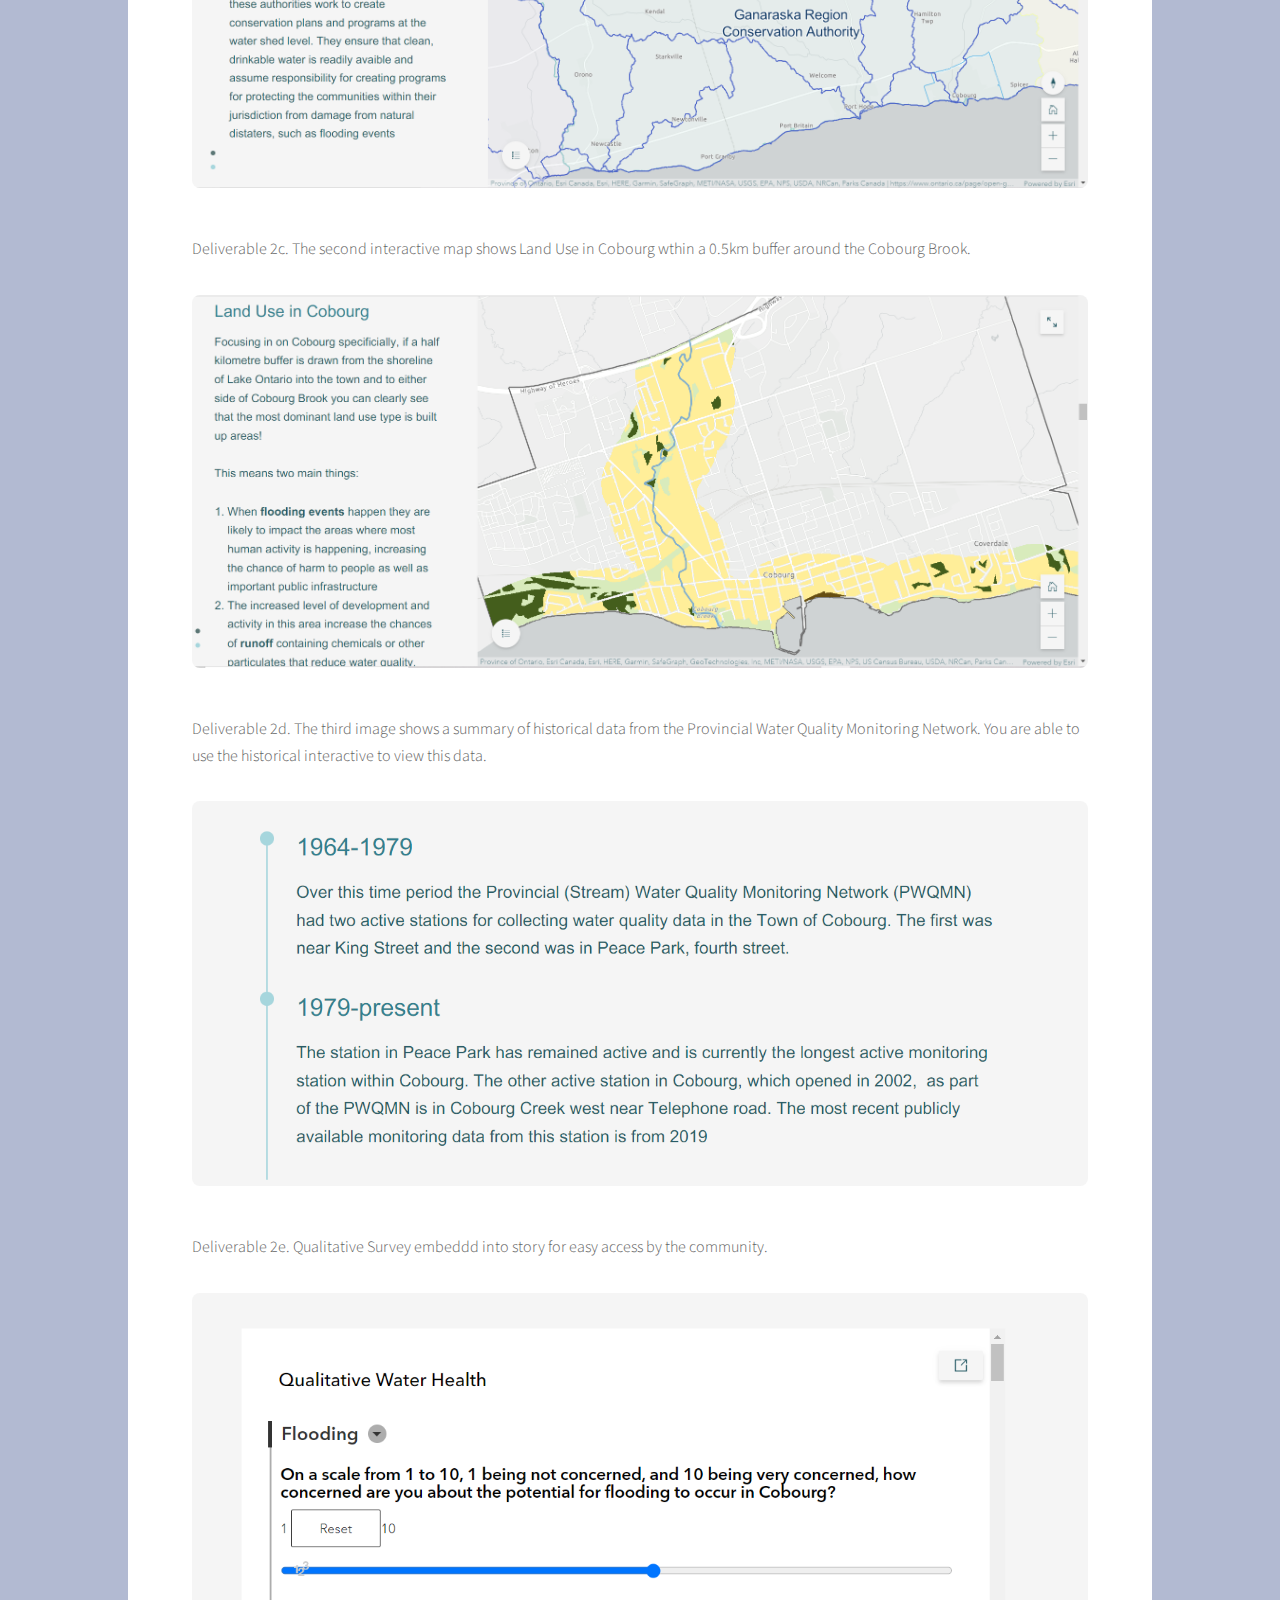
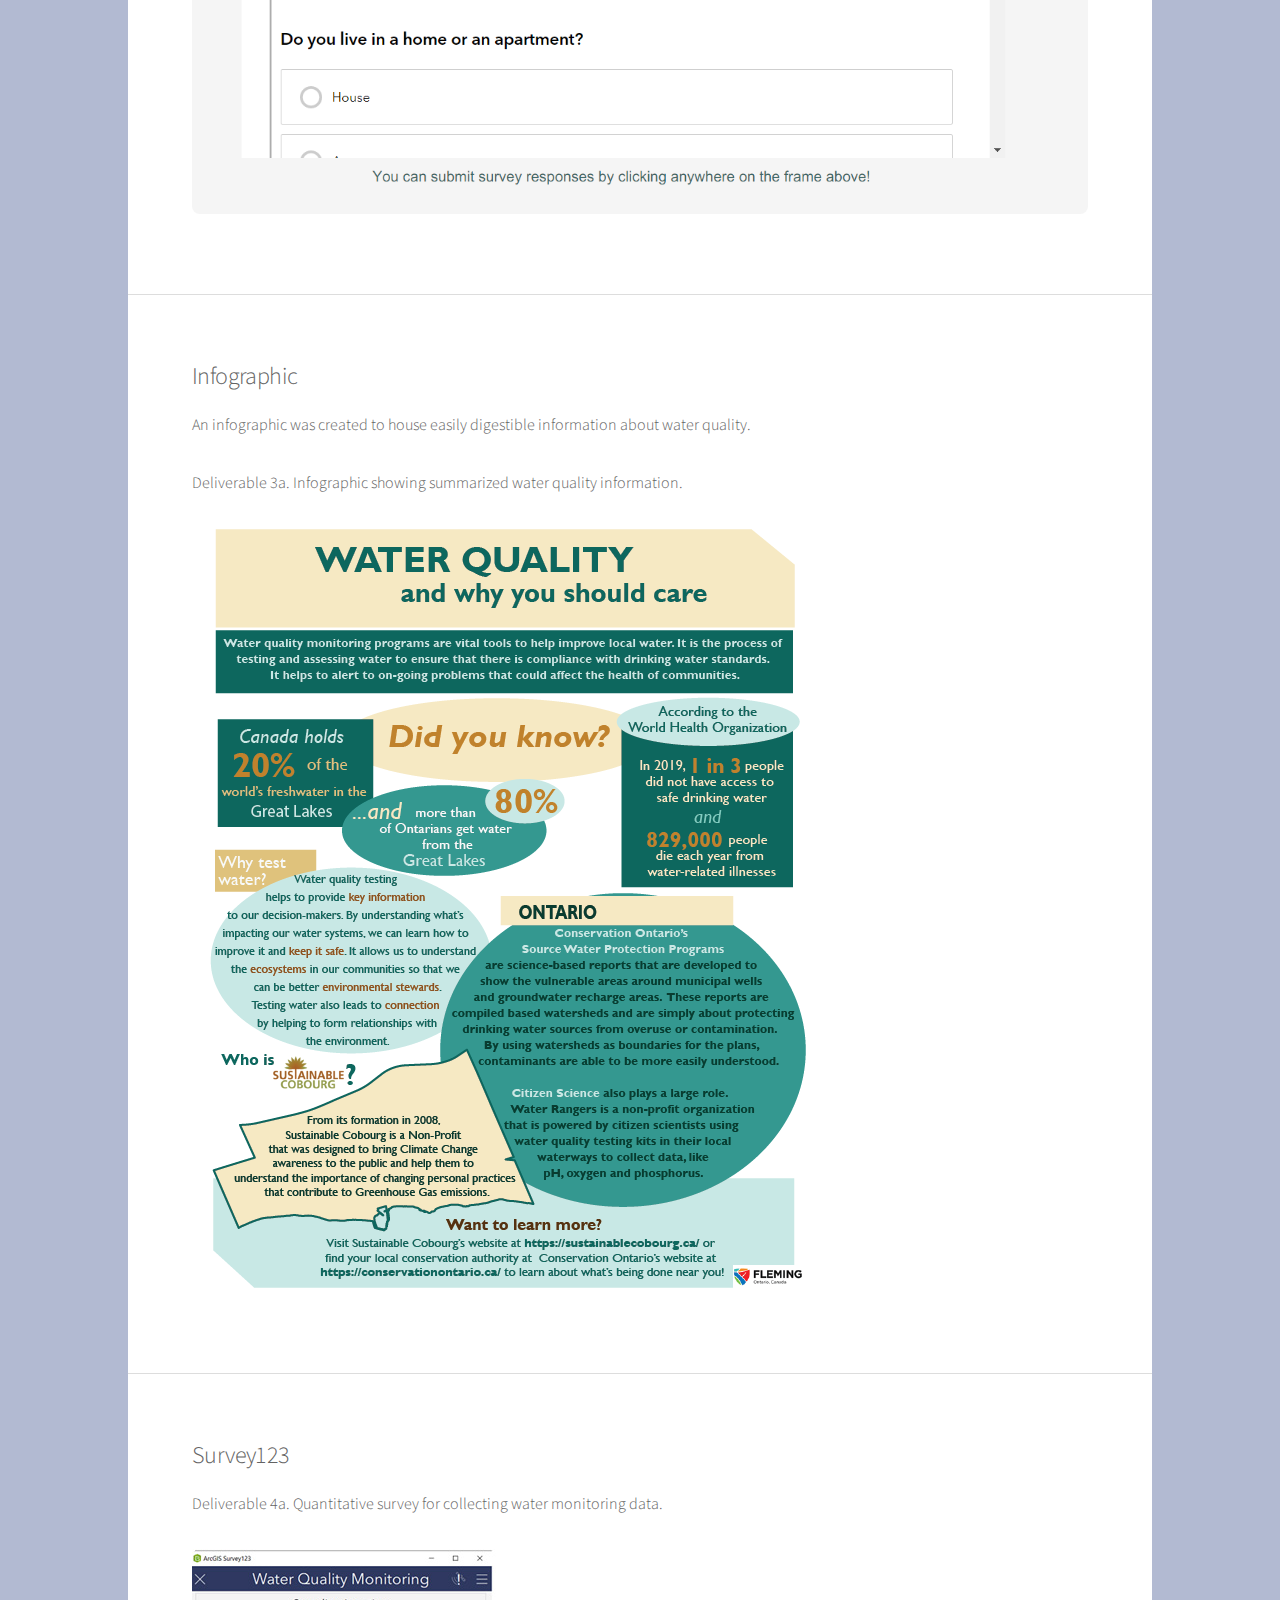
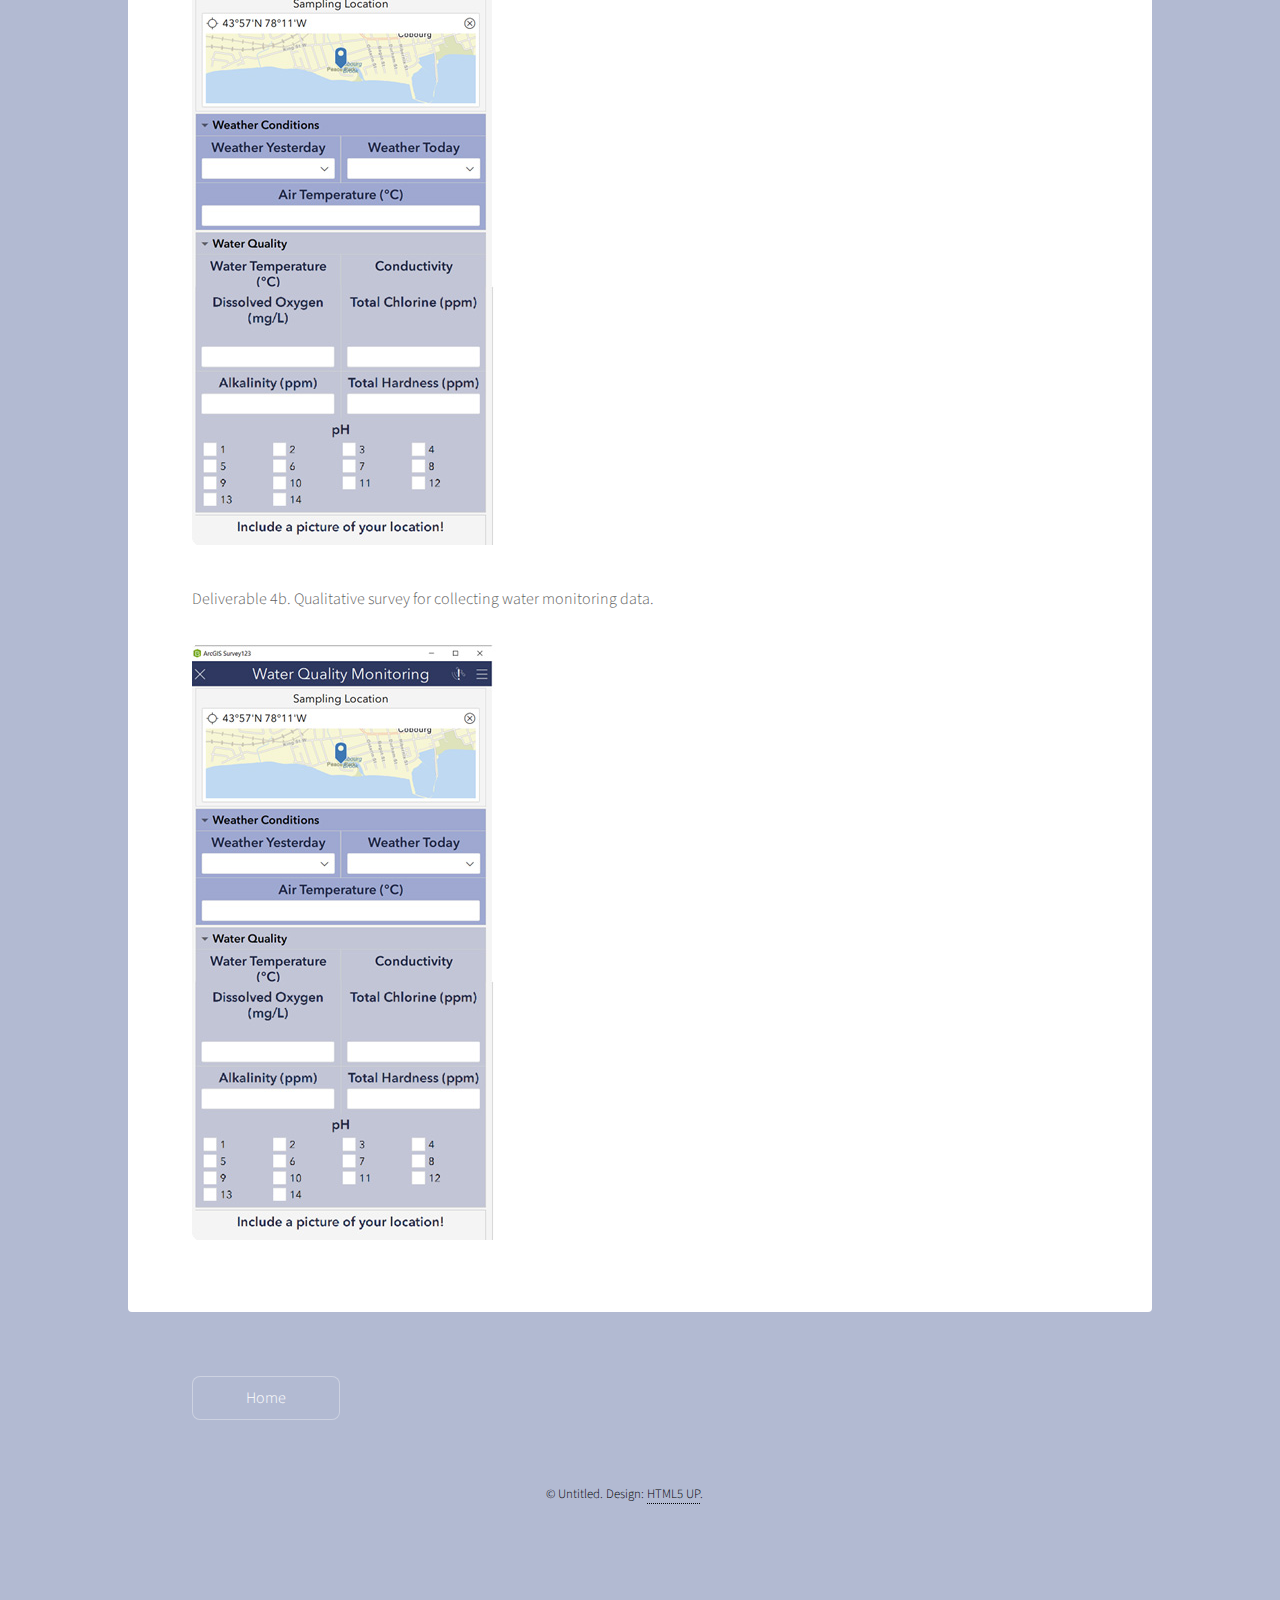
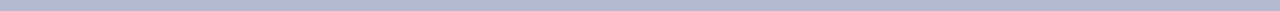
==== commit ce6b1d28: "Merge branch 'main' of https://github.com/katays/CobourgWaterMonitoring" ====
--- a/Deliv.html
+++ b/Deliv.html
@@ -64,8 +64,9 @@
 						<section id="content" class="main">
 							<h2>Infographic</h2>
 							<p>An infographic was created to house easily digestible information about water quality.</p>
+							<p>Deliverable 3a. Infographic showing summarized water quality information. </p>
 							<p><img src = "images/Collaborative_Infographic_Update.png"> </p>
-							<p>Deliverable 3a. Infographic showing summarized water quality information. </p>
+							
 							
 						</section>
 							
